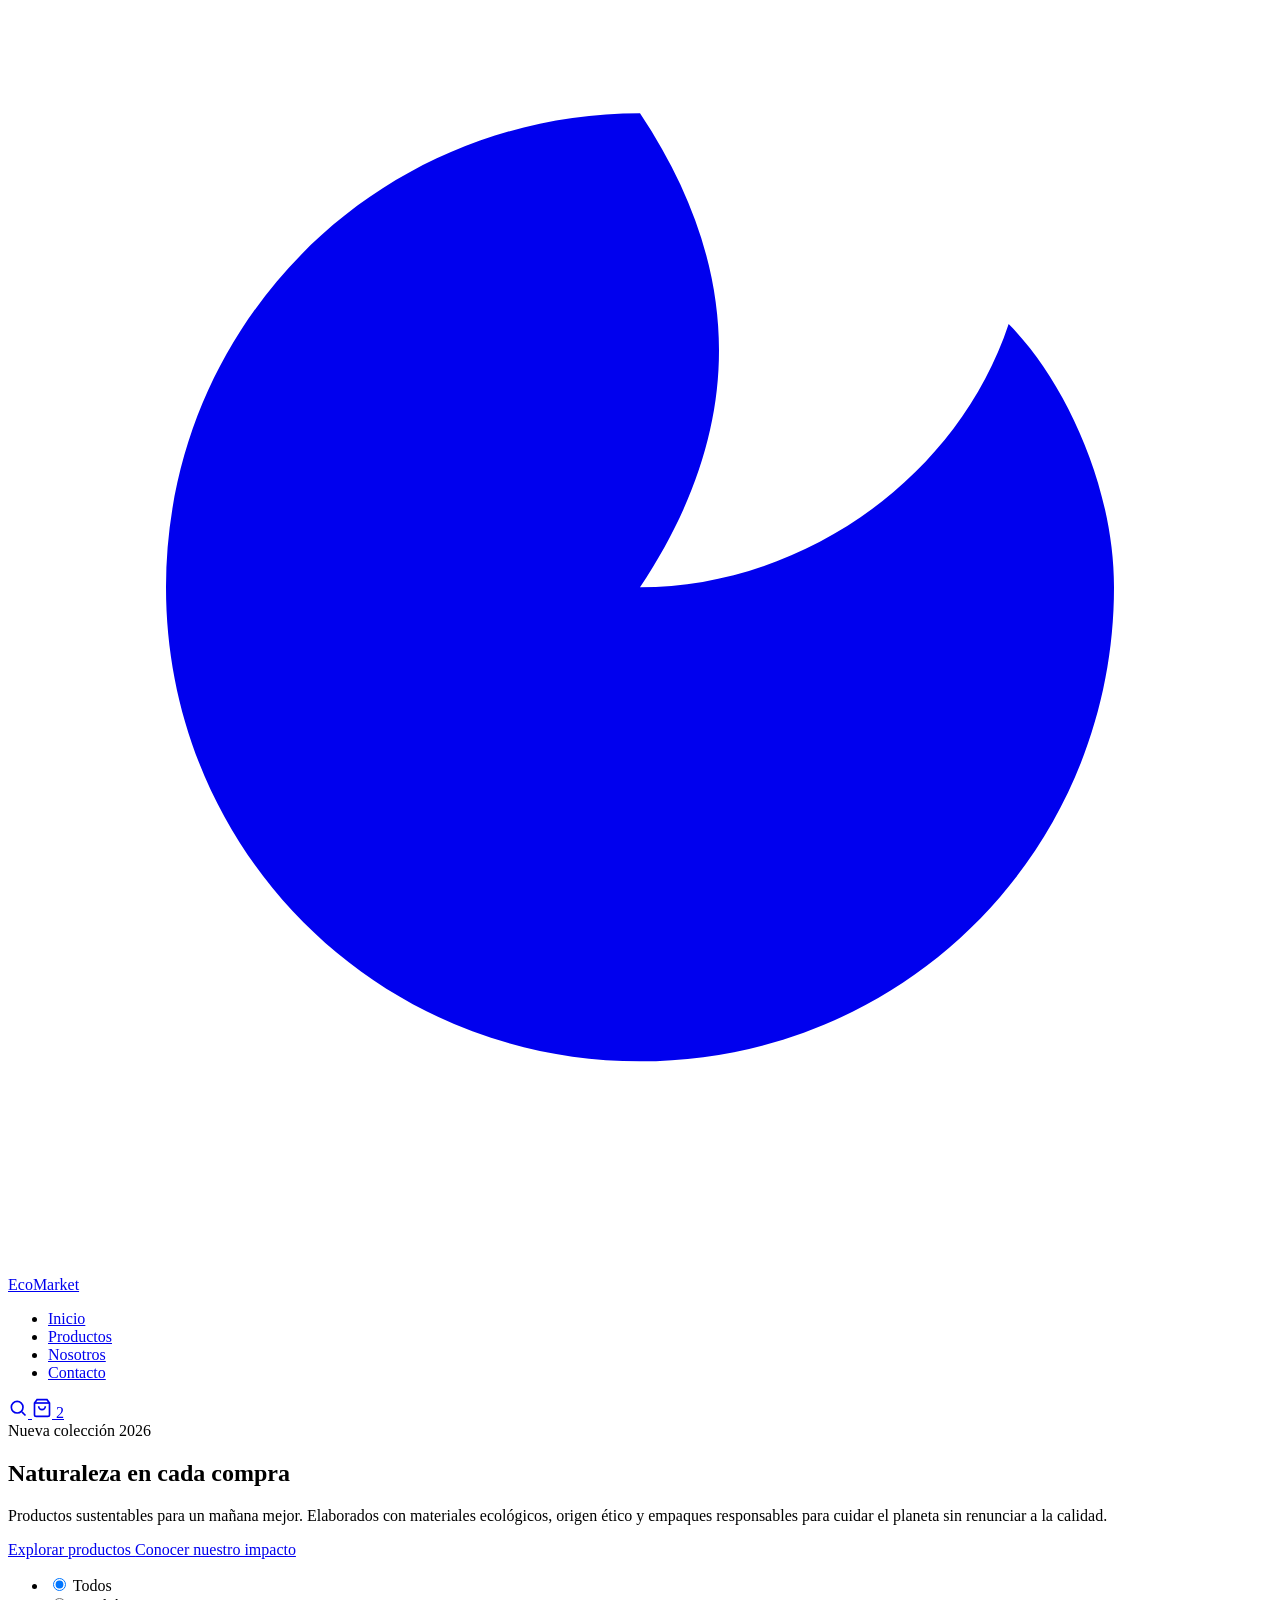
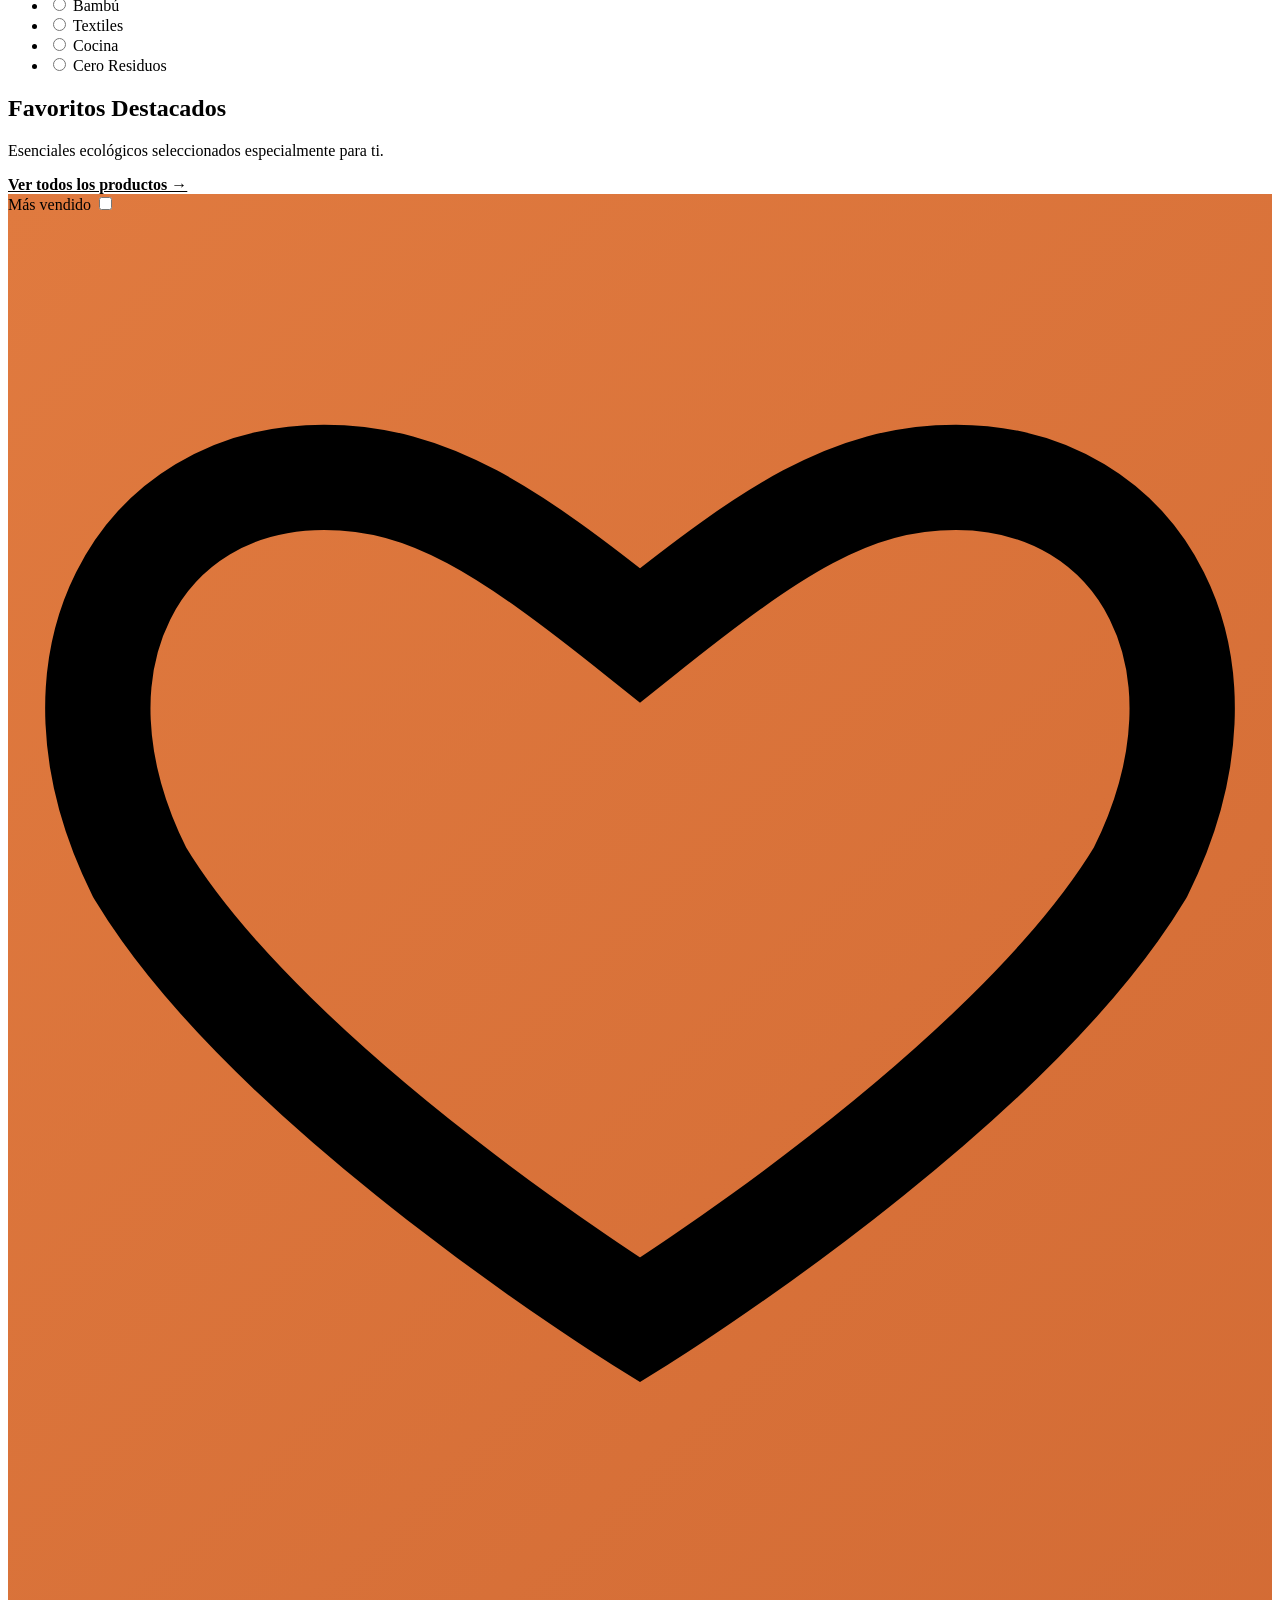
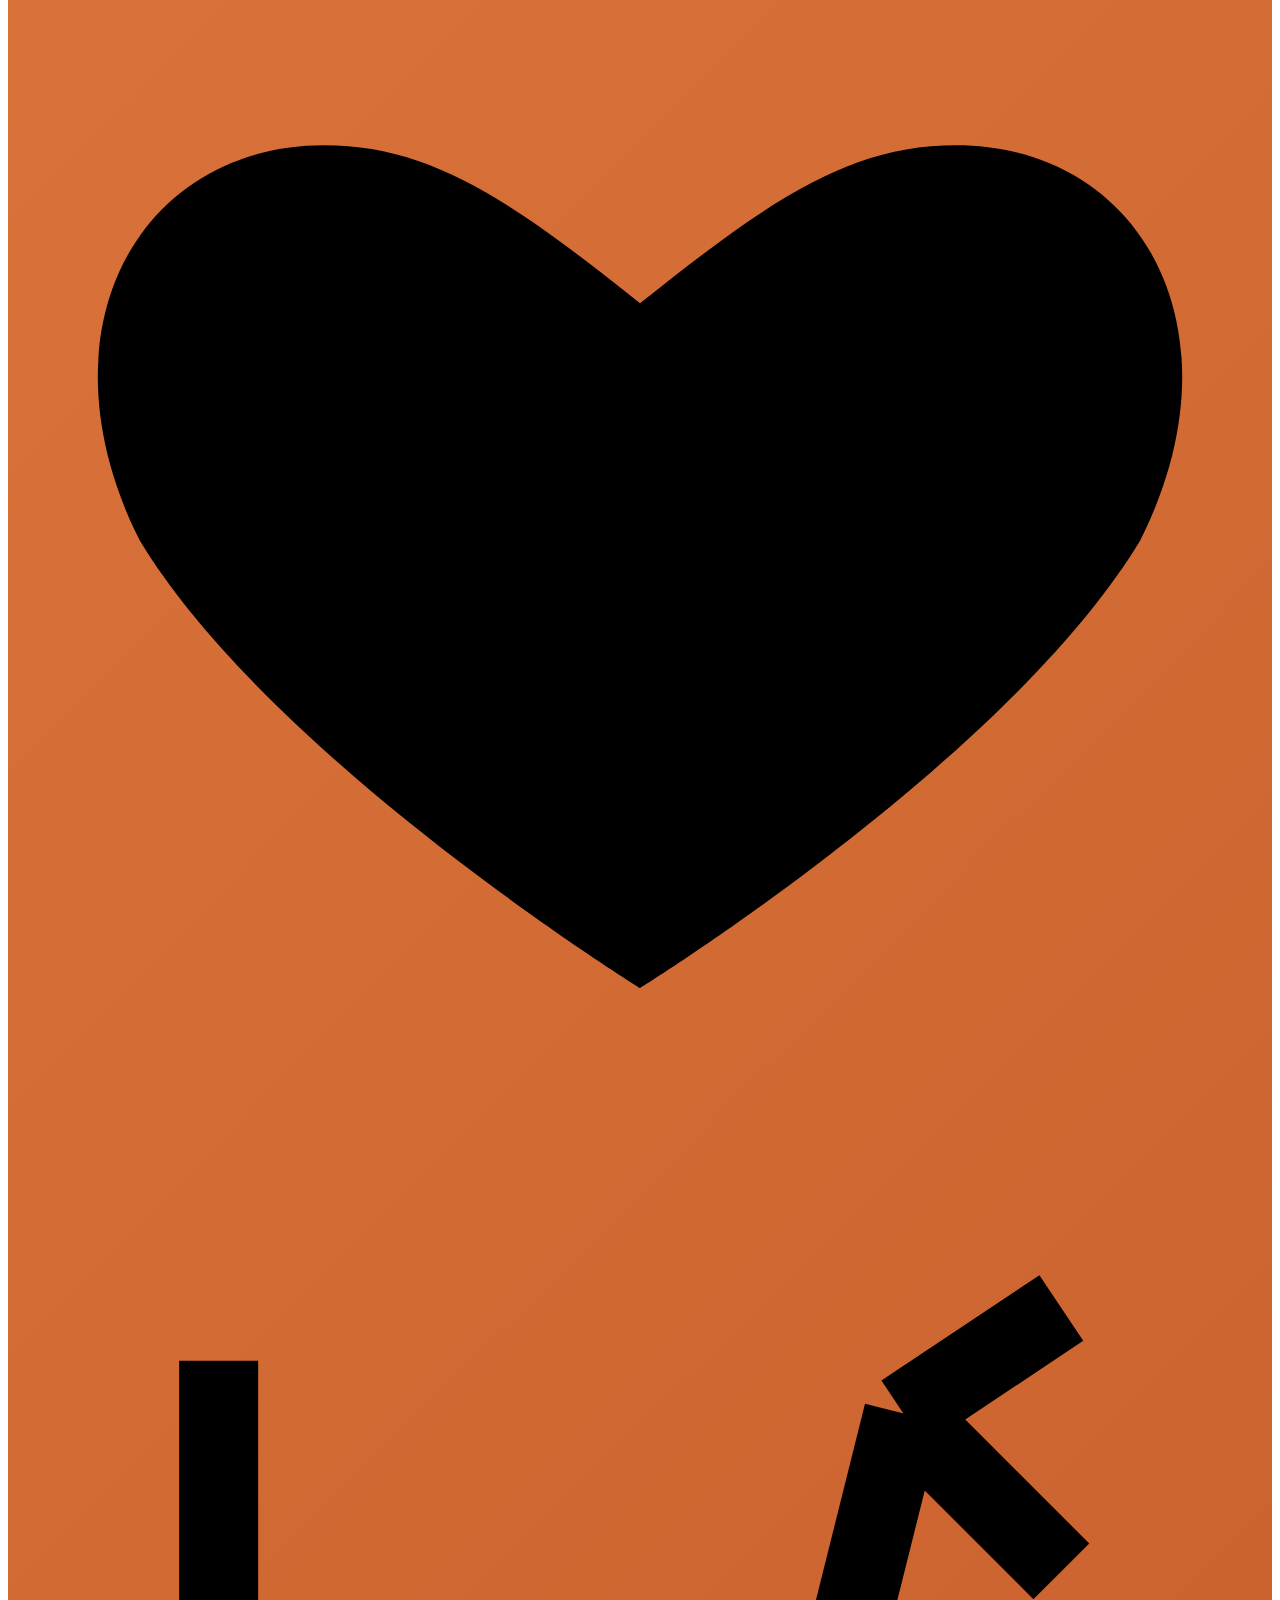
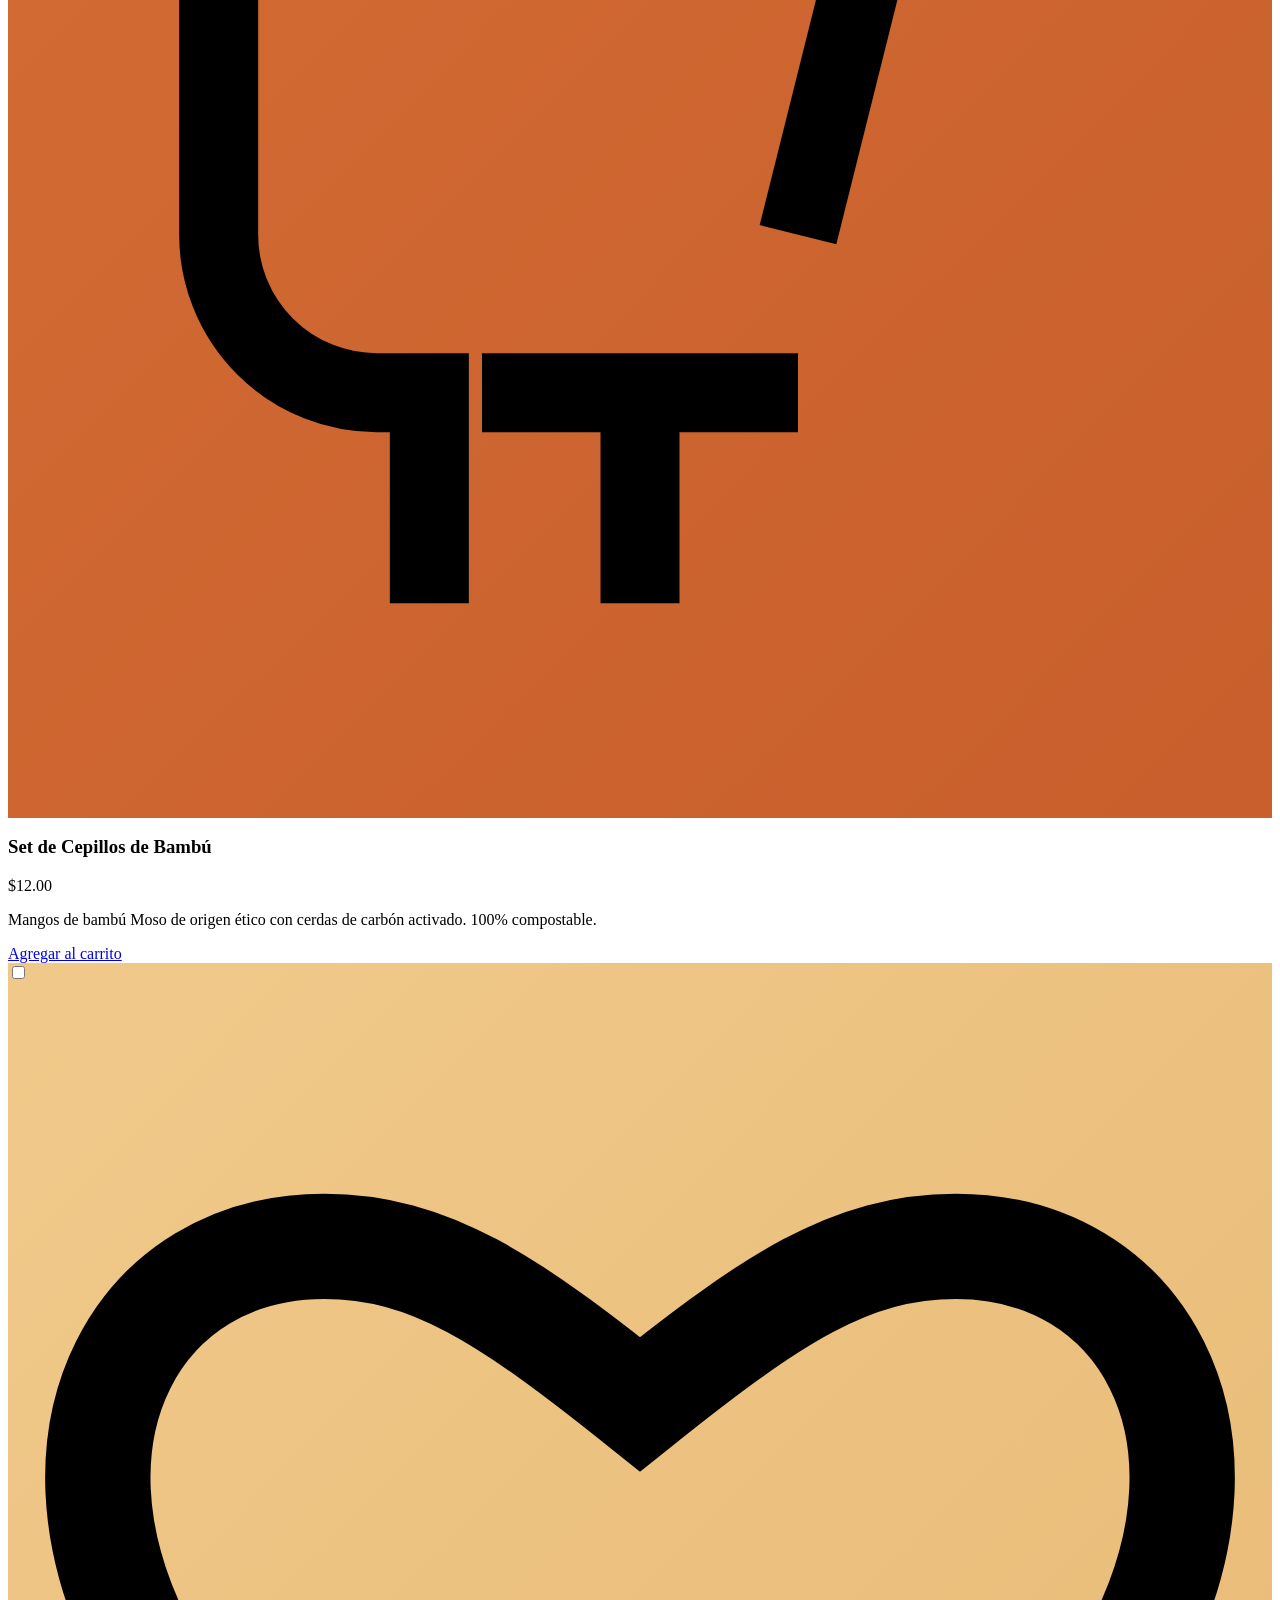
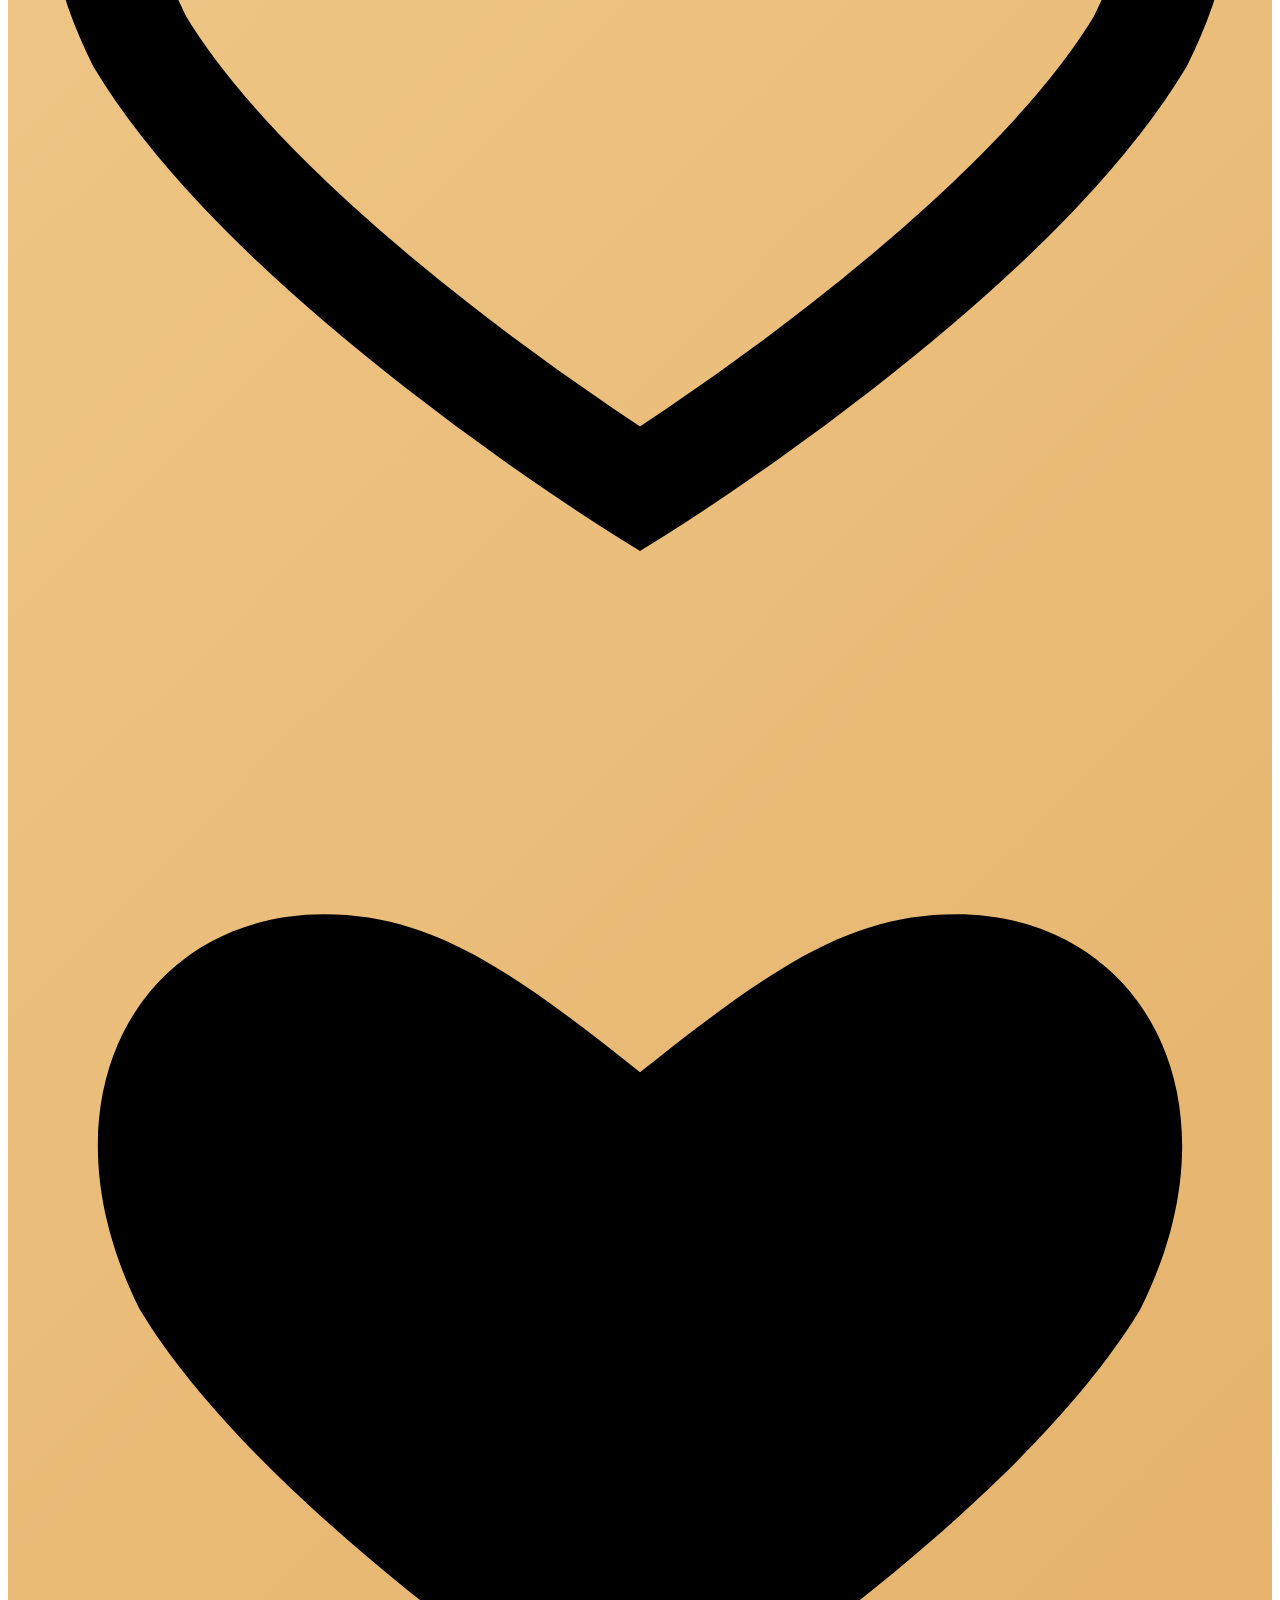
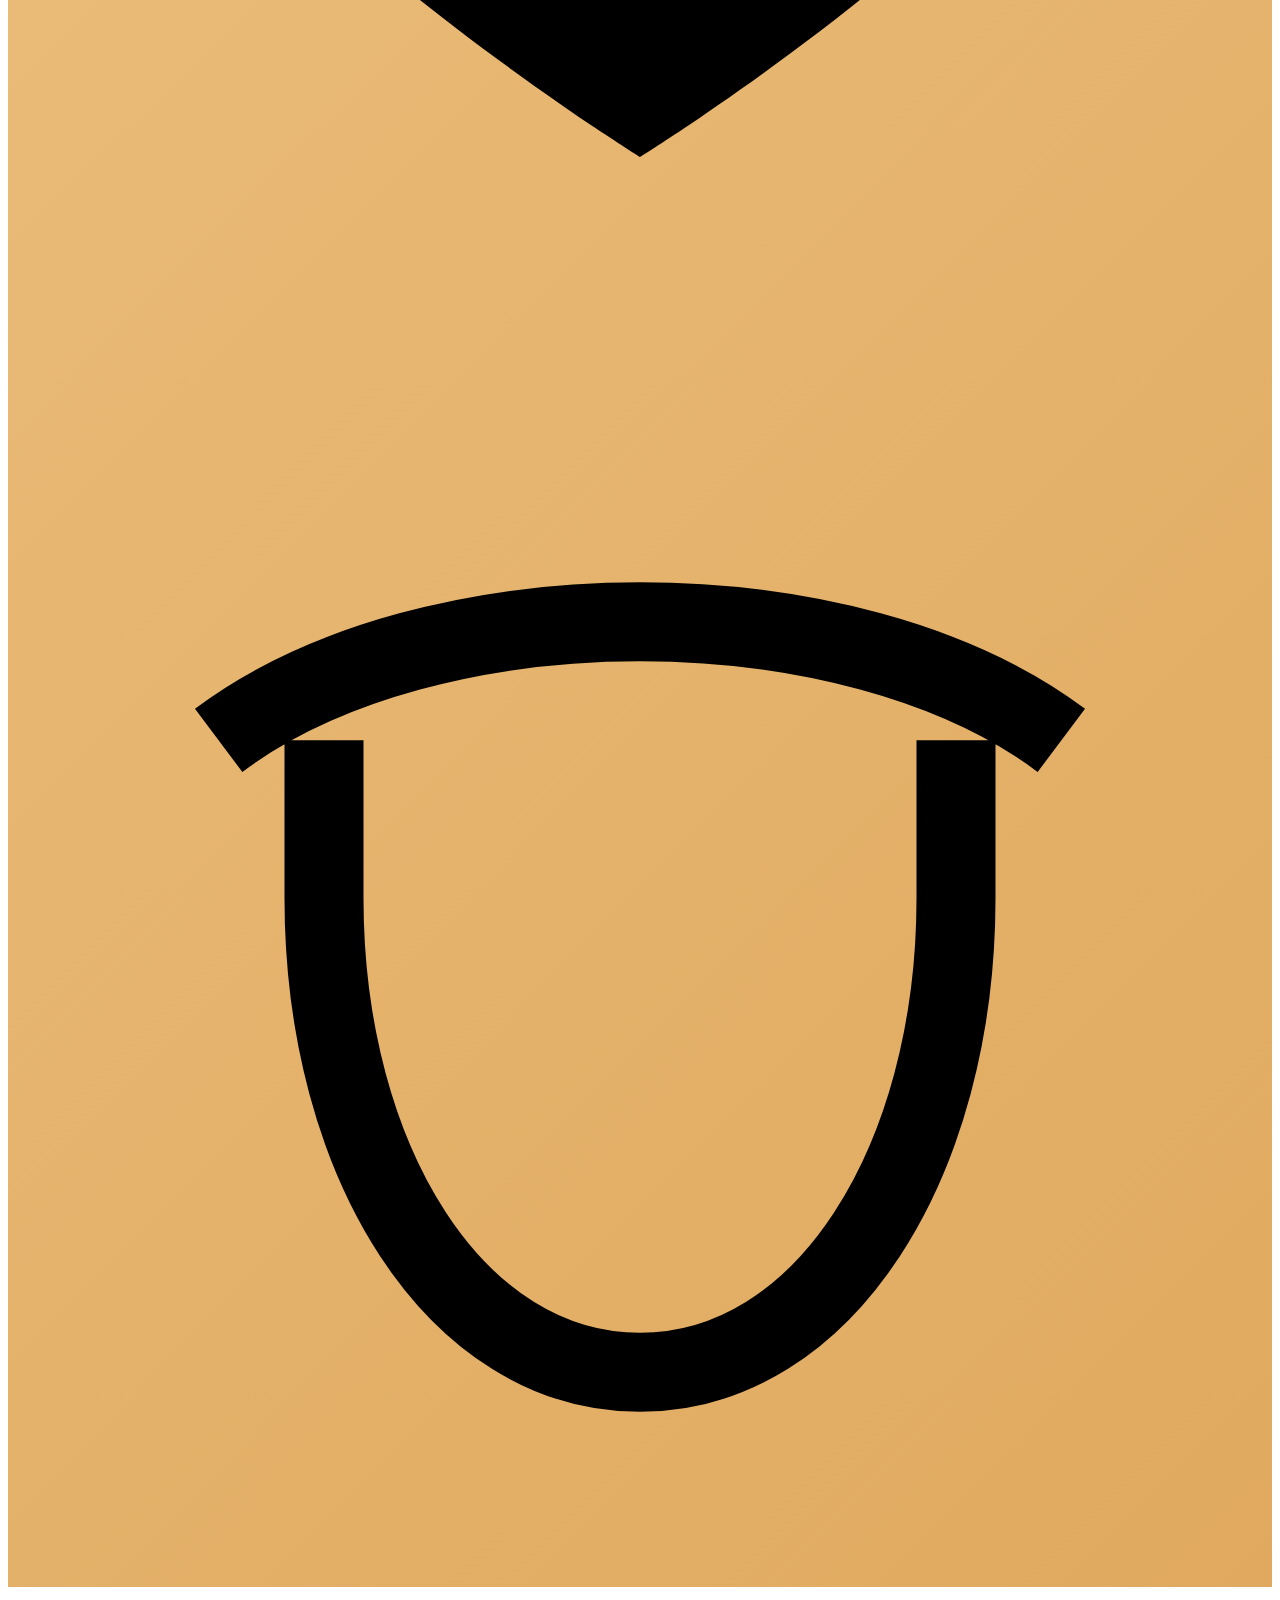
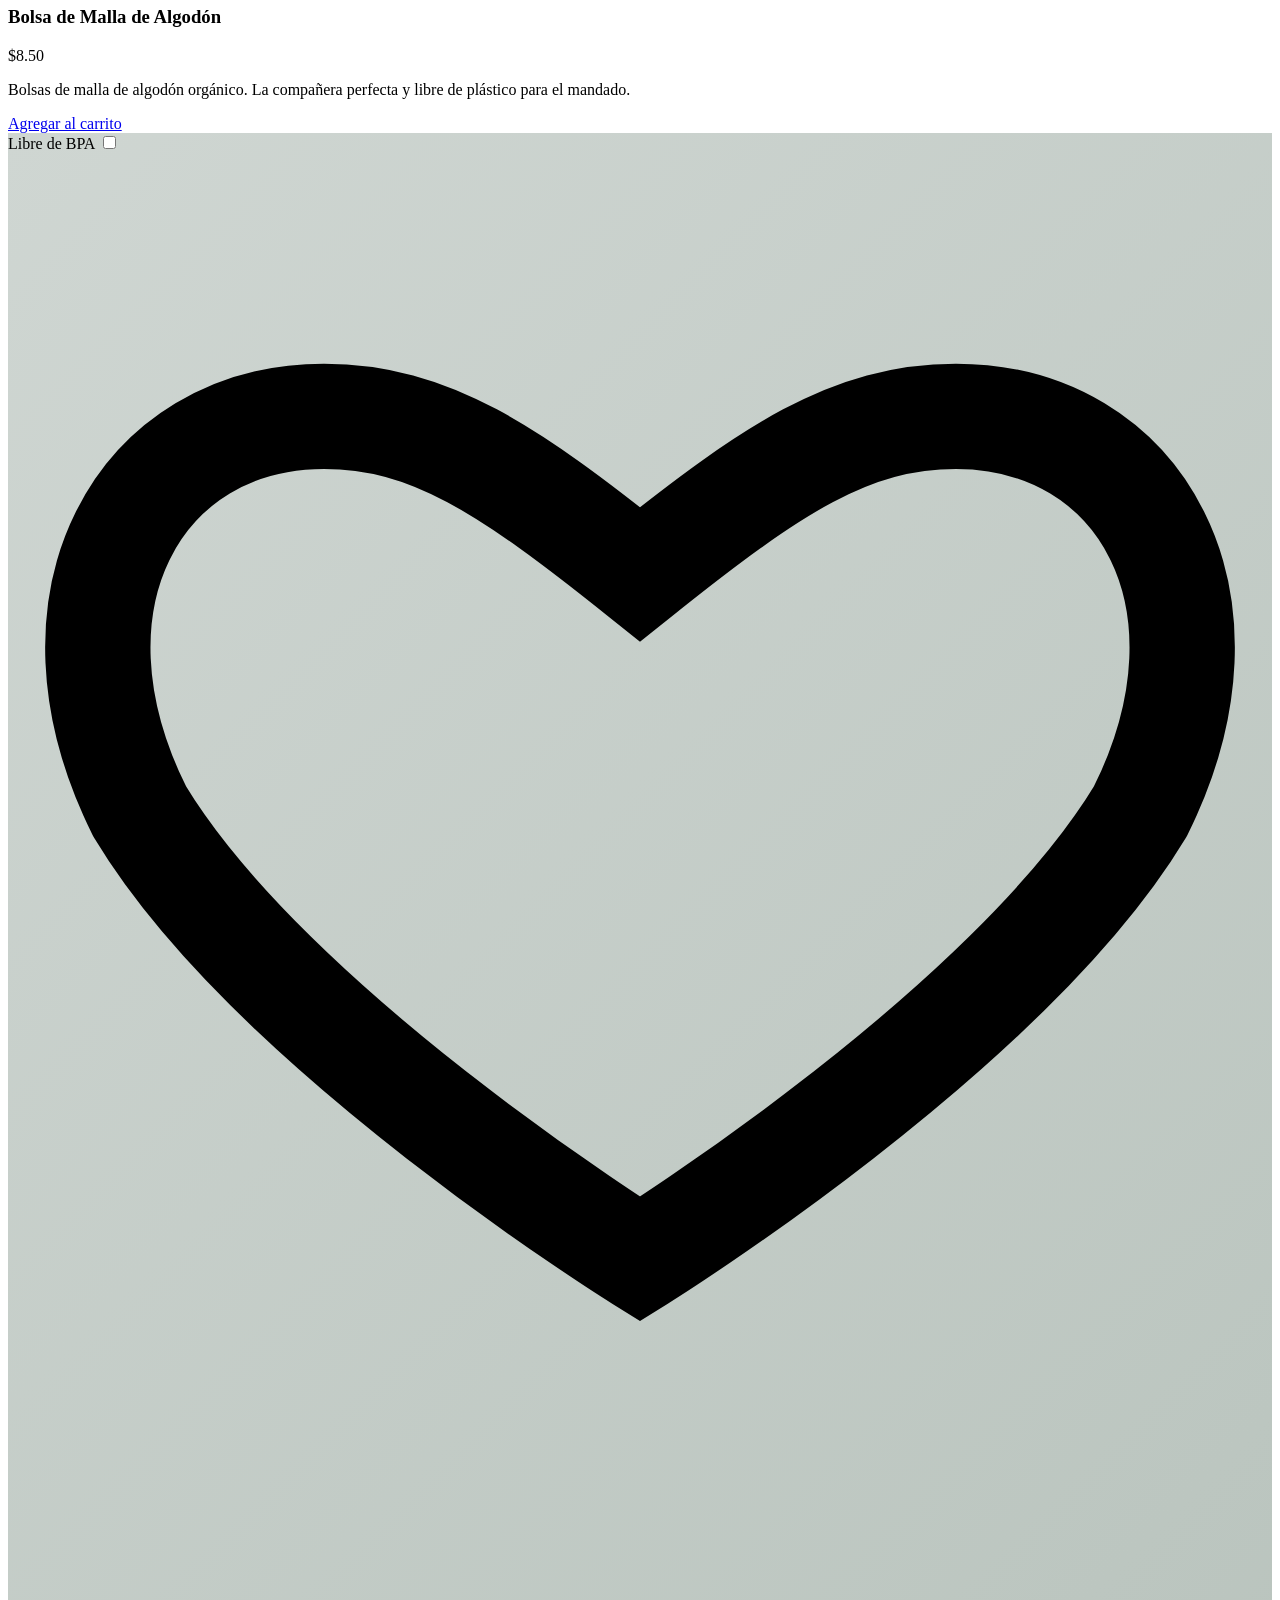
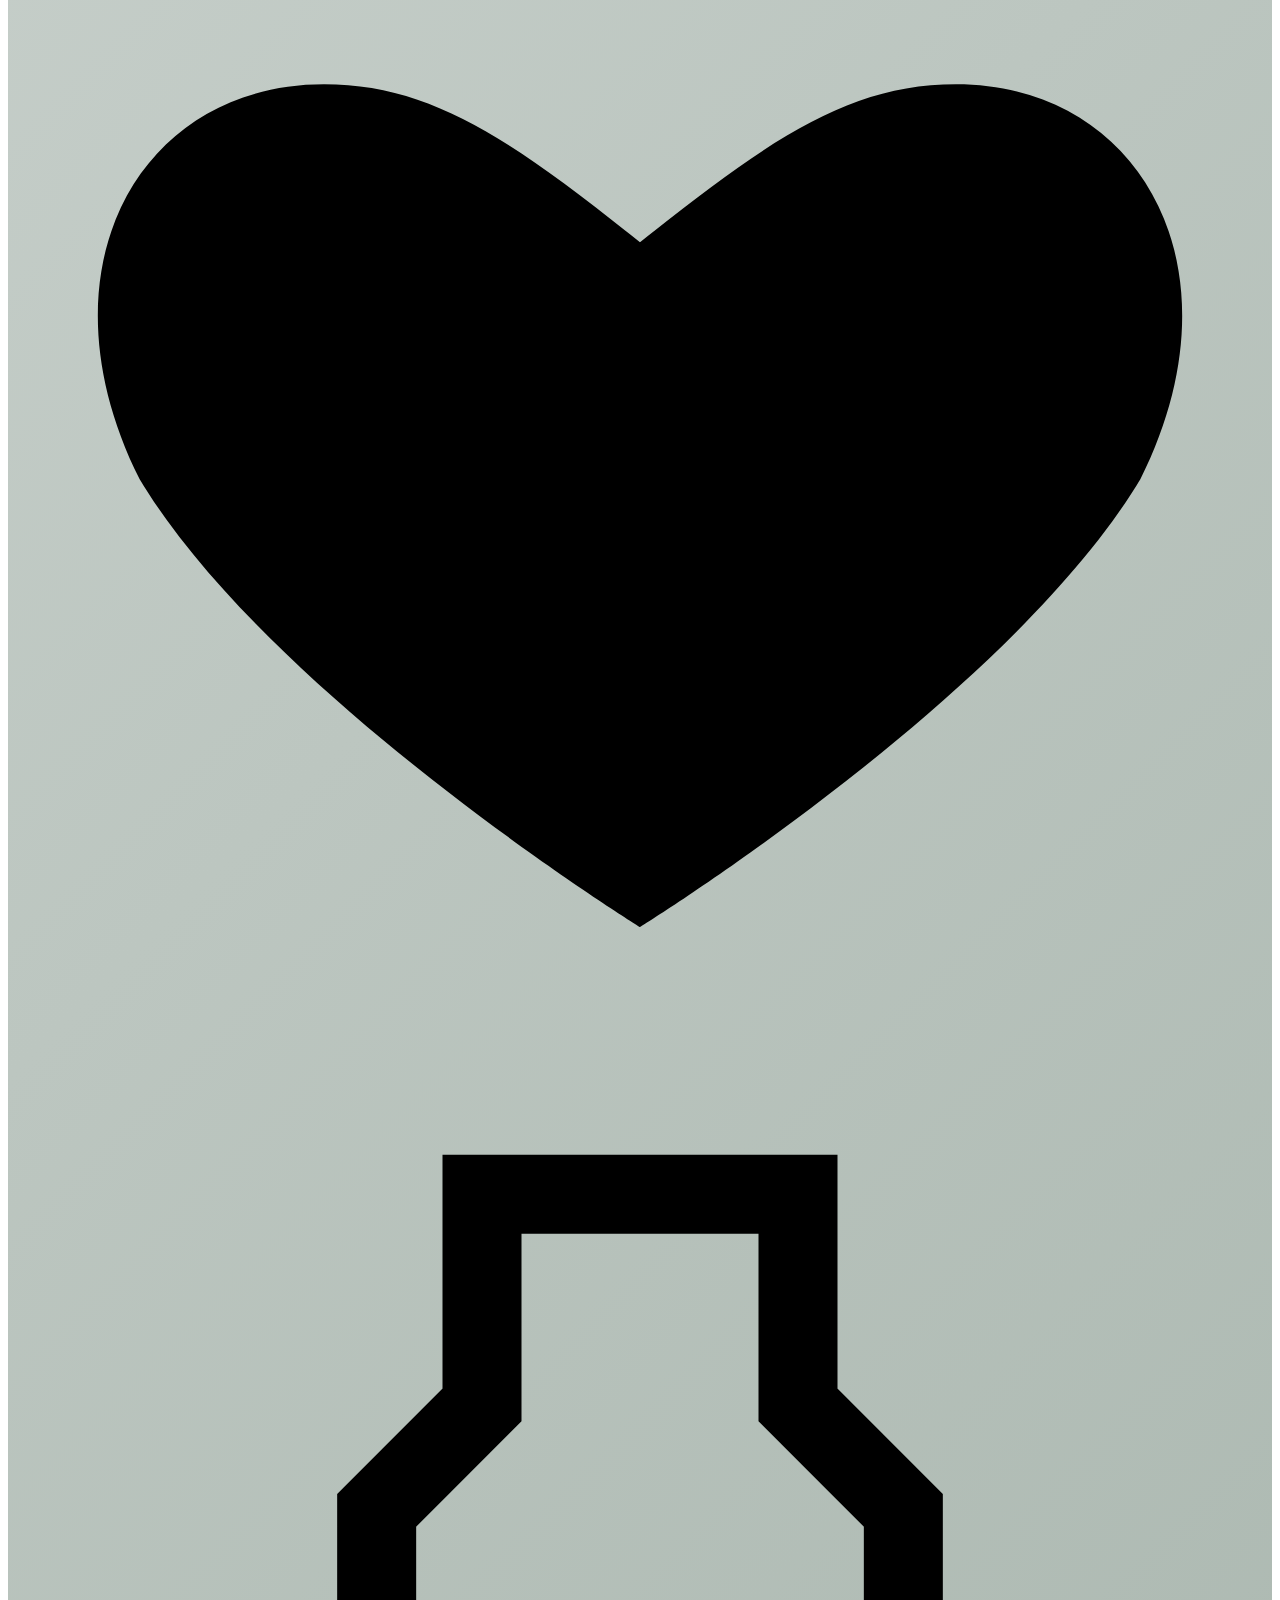
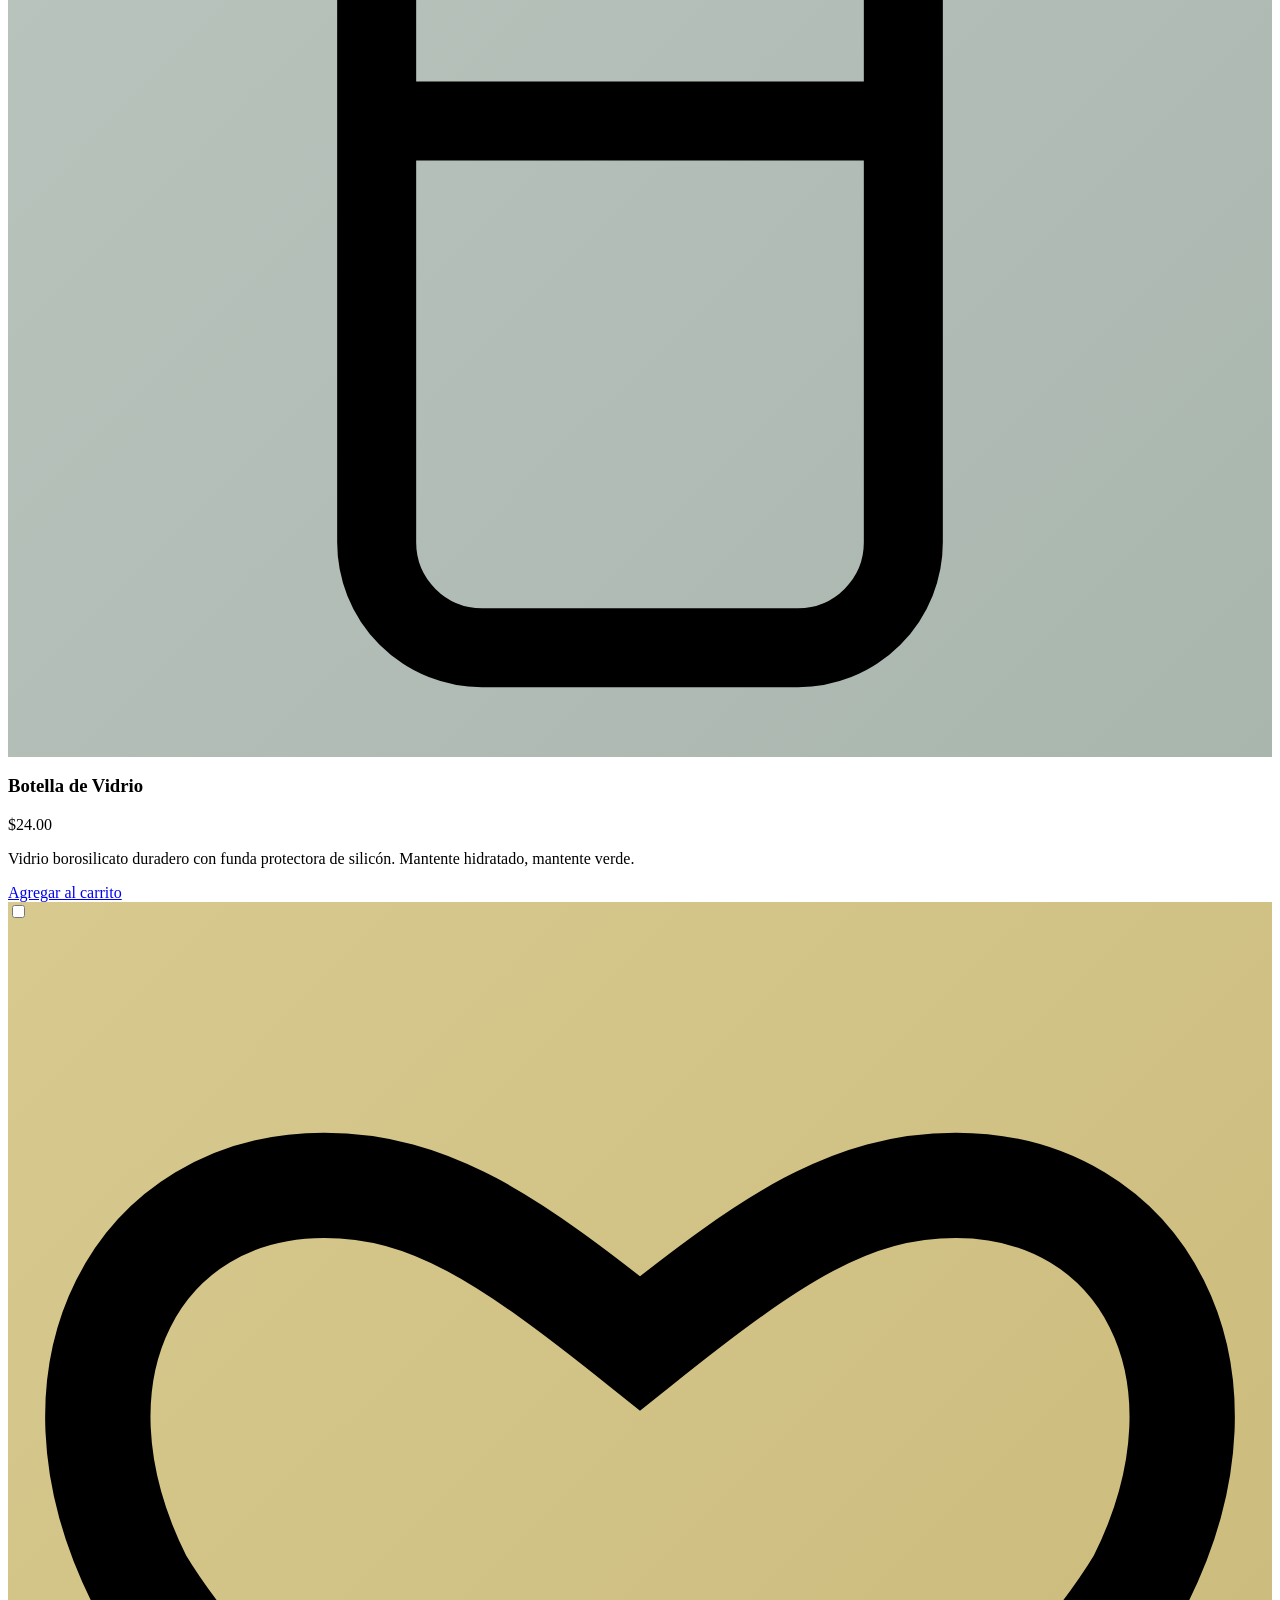
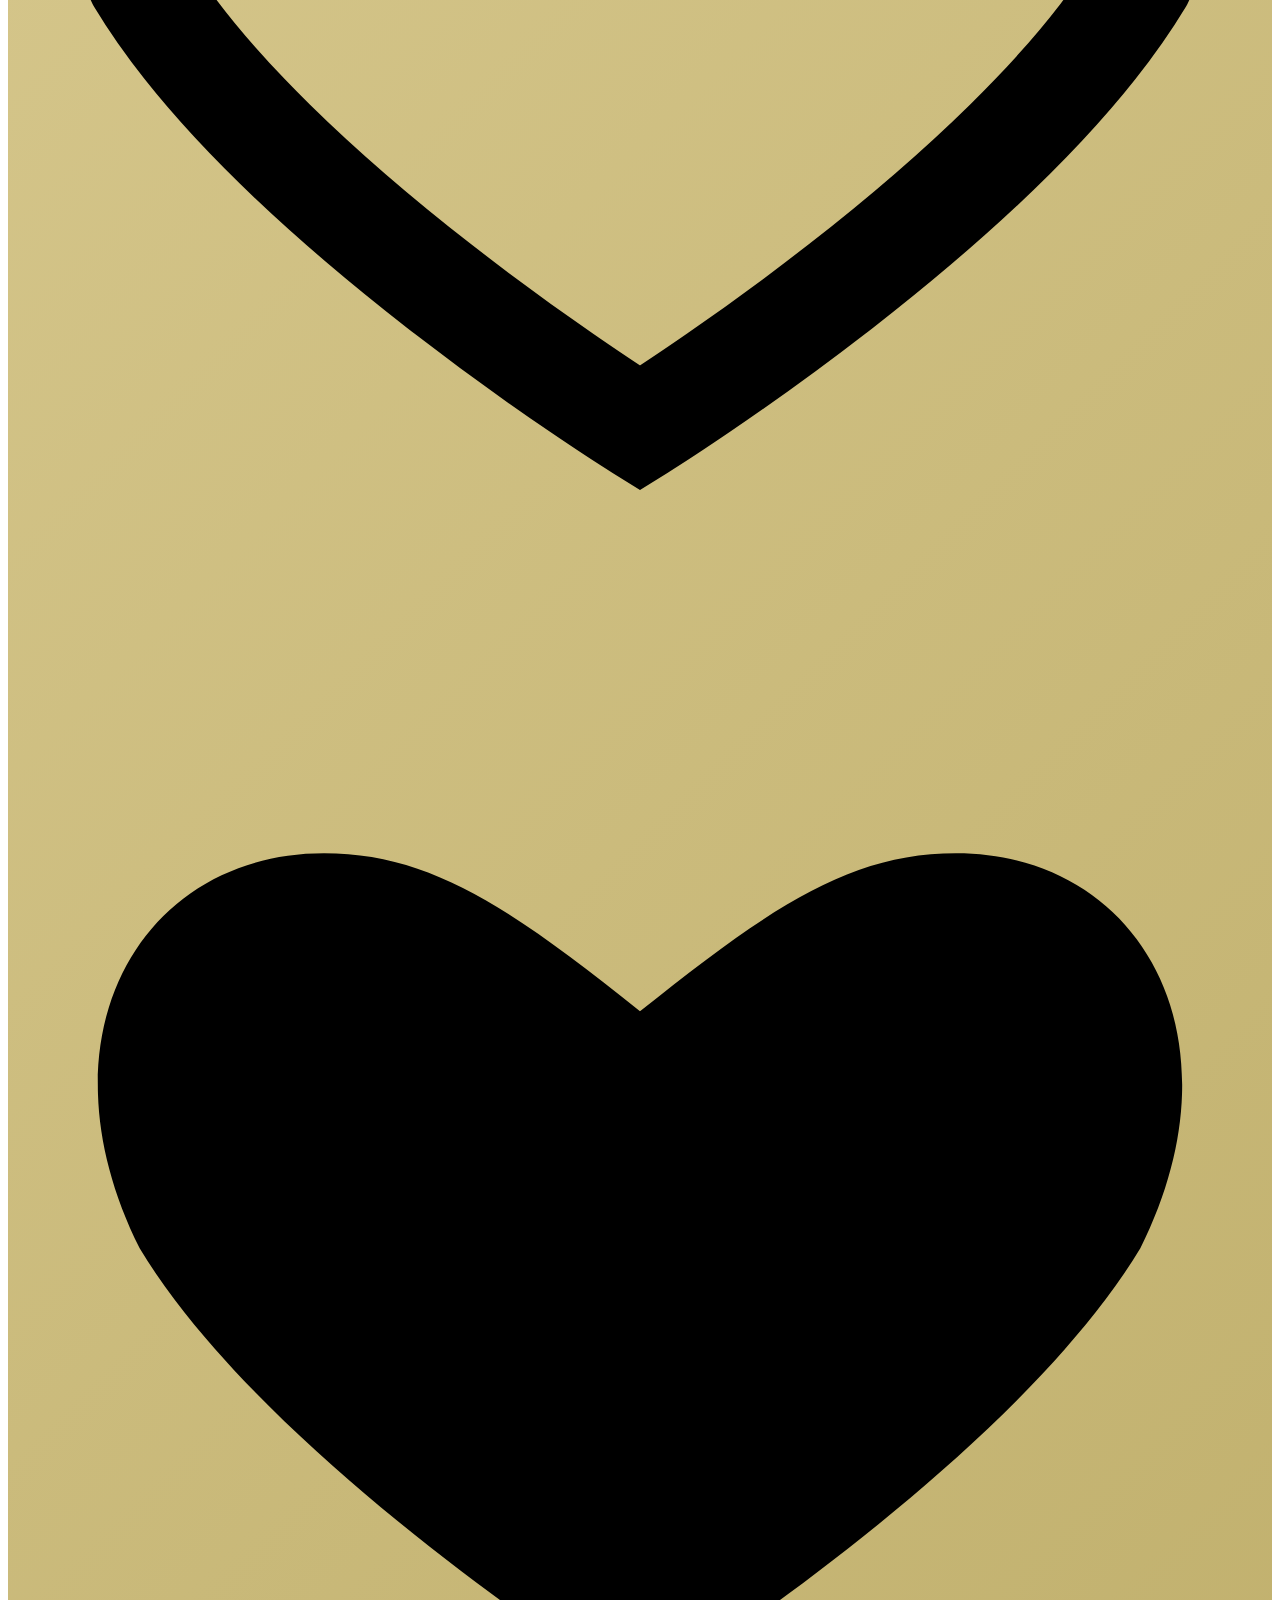
==== index.html @ 35e0c74f "feat: :sparkles: new page ecomarket Produccion del codigo HTML de la pagina Home.  Estructuracion in" ====
<!DOCTYPE html>
<html lang="es">
<head>
  <meta charset="UTF-8">
  <meta name="viewport" content="width=device-width, initial-scale=1.0">
  <title>EcoMarket — Compra responsable, vive sostenible</title>
  <meta name="description" content="EcoMarket: tienda en línea de productos ecológicos, reutilizables y sustentables.">

  <!-- Orden importa: main primero (variables/reset), luego layout,
       luego components, y animations al final para que pueda sobreescribir
       transiciones puntuales sin pelear especificidad -->
  <link rel="stylesheet" href="css/main.css">
  <link rel="stylesheet" href="css/layout.css">
  <link rel="stylesheet" href="css/components.css">
  <link rel="stylesheet" href="css/animations.css">
</head>
<body>

  <!-- ==================== HEADER ==================== -->
  <header class="header">
    <div class="container header__inner">
      <a href="index.html" class="logo">
        <svg class="logo__mark" viewBox="0 0 24 24" fill="currentColor" aria-hidden="true">
          <path d="M12 2C7 2 3 6 3 11c0 5 4 9 9 9s9-4 9-9c0-2-1-4-2-5-1 3-4 5-7 5 2-3 2-6 0-9z"/>
        </svg>
        EcoMarket
      </a>

      <nav class="nav" aria-label="Navegación principal">
        <ul class="nav__list">
          <li><a href="index.html" class="nav__link nav__link--active">Inicio</a></li>
          <li><a href="views/productos.html" class="nav__link">Productos</a></li>
          <li><a href="views/sobre-nosotros.html" class="nav__link">Nosotros</a></li>
          <li><a href="views/contacto.html" class="nav__link">Contacto</a></li>
        </ul>
      </nav>

      <div class="header__actions">
        <a href="#" class="icon-btn" aria-label="Buscar">
          <svg width="20" height="20" viewBox="0 0 24 24" fill="none" stroke="currentColor" stroke-width="2" aria-hidden="true">
            <circle cx="11" cy="11" r="7"/><line x1="21" y1="21" x2="16.65" y2="16.65"/>
          </svg>
        </a>
        <a href="#" class="icon-btn" aria-label="Carrito de compras">
          <svg width="20" height="20" viewBox="0 0 24 24" fill="none" stroke="currentColor" stroke-width="2" aria-hidden="true">
            <path d="M6 2 3 6v14a2 2 0 0 0 2 2h14a2 2 0 0 0 2-2V6l-3-4Z"/><path d="M3 6h18"/><path d="M16 10a4 4 0 0 1-8 0"/>
          </svg>
          <span class="icon-btn__badge">2</span>
        </a>
      </div>
    </div>
  </header>

  <main>
    <!-- ==================== HERO ==================== -->
    <section class="hero">

    <div class="container">

        <div class="hero__content">

            <span class="badge hero__badge">
                Nueva colección 2026
            </span>

            <h1 class="hero__title">
                Naturaleza en cada
                <span class="hero__highlight">
                    compra
                </span>
            </h1>

            <p class="hero__text">
                Productos sustentables para un mañana mejor. Elaborados con materiales ecológicos, origen ético y empaques responsables para cuidar el planeta sin renunciar a la calidad.
            </p>

            <div class="hero__actions">

                <a href="views/productos.html"
                    class="btn btn--primary">

                    Explorar productos

                </a>

                <a href="views/sobre-nosotros.html"
                    class="btn btn--outline">

                    Conocer nuestro impacto

                </a>

            </div>

        </div>

    </div>

</section>


    <!-- ==================== FILTROS ====================
         Truco CSS-only: radios ocultos + <label> visual. El primero
         viene "checked" por defecto para que "Todos" se vea activo
         al cargar la página. -->
    <section class="container filters" aria-label="Filtrar por categoría">
      <ul class="filters__list">
        <li>
          <input class="filter-pill__input" type="radio" name="filtro" id="f-todos" checked>
          <label class="filter-pill__label" for="f-todos">Todos</label>
        </li>
        <li>
          <input class="filter-pill__input" type="radio" name="filtro" id="f-bambu">
          <label class="filter-pill__label" for="f-bambu">Bambú</label>
        </li>
        <li>
          <input class="filter-pill__input" type="radio" name="filtro" id="f-textiles">
          <label class="filter-pill__label" for="f-textiles">Textiles</label>
        </li>
        <li>
          <input class="filter-pill__input" type="radio" name="filtro" id="f-cocina">
          <label class="filter-pill__label" for="f-cocina">Cocina</label>
        </li>
        <li>
          <input class="filter-pill__input" type="radio" name="filtro" id="f-zero">
          <label class="filter-pill__label" for="f-zero">Cero Residuos</label>
        </li>
      </ul>
    </section>

    <!-- ==================== PRODUCTOS DESTACADOS ==================== -->
    <section class="container section">
      <div class="section__header">
        <div>
          <h2>Favoritos Destacados</h2>
          <p>Esenciales ecológicos seleccionados especialmente para ti.</p>
        </div>
        <a href="views/productos.html" class="nav__link" style="font-weight:600; color: var(--color-green-700);">Ver todos los productos →</a>
      </div>

      <div class="product-grid">

        <!-- Card 1 -->
        <article class="card">
          <div class="card__media" style="background: linear-gradient(135deg,#e07a3f,#c85f2c);">
            <span class="badge card__badge">Más vendido</span>
            <input class="favorite__input" type="checkbox" id="fav-1">
            <div class="favorite">
              <label class="favorite__label" for="fav-1" aria-label="Agregar a favoritos">
                <svg class="favorite__icon-outline" viewBox="0 0 24 24" fill="none" stroke="currentColor" stroke-width="2"><path d="M12 21s-7-4.35-9.5-8.5C.5 8.5 2.5 5 6 5c2 0 3.5 1 6 3 2.5-2 4-3 6-3 3.5 0 5.5 3.5 3.5 7.5C19 16.65 12 21 12 21z"/></svg>
                <svg class="favorite__icon-filled" viewBox="0 0 24 24" fill="currentColor"><path d="M12 21s-7-4.35-9.5-8.5C.5 8.5 2.5 5 6 5c2 0 3.5 1 6 3 2.5-2 4-3 6-3 3.5 0 5.5 3.5 3.5 7.5C19 16.65 12 21 12 21z"/></svg>
              </label>
            </div>
            <svg class="card__media-icon" viewBox="0 0 24 24" fill="none" stroke="currentColor" stroke-width="1.5"><path d="M4 4v9a3 3 0 0 0 3 3h1v4M9 16h6M12 16v4M17 5l3-2M17 5l-2 8M17 5l3 3"/></svg>
          </div>
          <div class="card__body">
            <div class="card__top-row">
              <h3 class="card__title">Set de Cepillos de Bambú</h3>
              <span class="card__price">$12.00</span>
            </div>
            <p class="card__desc">Mangos de bambú Moso de origen ético con cerdas de carbón activado. 100% compostable.</p>
            <a href="#" class="btn btn--ghost btn--block">Agregar al carrito</a>
          </div>
        </article>

        <!-- Card 2 -->
        <article class="card">
          <div class="card__media" style="background: linear-gradient(135deg,#f0c98a,#e0a95f);">
            <input class="favorite__input" type="checkbox" id="fav-2">
            <div class="favorite">
              <label class="favorite__label" for="fav-2" aria-label="Agregar a favoritos">
                <svg class="favorite__icon-outline" viewBox="0 0 24 24" fill="none" stroke="currentColor" stroke-width="2"><path d="M12 21s-7-4.35-9.5-8.5C.5 8.5 2.5 5 6 5c2 0 3.5 1 6 3 2.5-2 4-3 6-3 3.5 0 5.5 3.5 3.5 7.5C19 16.65 12 21 12 21z"/></svg>
                <svg class="favorite__icon-filled" viewBox="0 0 24 24" fill="currentColor"><path d="M12 21s-7-4.35-9.5-8.5C.5 8.5 2.5 5 6 5c2 0 3.5 1 6 3 2.5-2 4-3 6-3 3.5 0 5.5 3.5 3.5 7.5C19 16.65 12 21 12 21z"/></svg>
              </label>
            </div>
            <svg class="card__media-icon" viewBox="0 0 24 24" fill="none" stroke="currentColor" stroke-width="1.5"><path d="M4 8c4-3 12-3 16 0M6 8v3c0 5 2.5 9 6 9s6-4 6-9V8"/></svg>
          </div>
          <div class="card__body">
            <div class="card__top-row">
              <h3 class="card__title">Bolsa de Malla de Algodón</h3>
              <span class="card__price">$8.50</span>
            </div>
            <p class="card__desc">Bolsas de malla de algodón orgánico. La compañera perfecta y libre de plástico para el mandado.</p>
            <a href="#" class="btn btn--ghost btn--block">Agregar al carrito</a>
          </div>
        </article>

        <!-- Card 3 -->
        <article class="card">
          <div class="card__media" style="background: linear-gradient(135deg,#cfd6d2,#a9b6ae);">
            <span class="badge card__badge">Libre de BPA</span>
            <input class="favorite__input" type="checkbox" id="fav-3">
            <div class="favorite">
              <label class="favorite__label" for="fav-3" aria-label="Agregar a favoritos">
                <svg class="favorite__icon-outline" viewBox="0 0 24 24" fill="none" stroke="currentColor" stroke-width="2"><path d="M12 21s-7-4.35-9.5-8.5C.5 8.5 2.5 5 6 5c2 0 3.5 1 6 3 2.5-2 4-3 6-3 3.5 0 5.5 3.5 3.5 7.5C19 16.65 12 21 12 21z"/></svg>
                <svg class="favorite__icon-filled" viewBox="0 0 24 24" fill="currentColor"><path d="M12 21s-7-4.35-9.5-8.5C.5 8.5 2.5 5 6 5c2 0 3.5 1 6 3 2.5-2 4-3 6-3 3.5 0 5.5 3.5 3.5 7.5C19 16.65 12 21 12 21z"/></svg>
              </label>
            </div>
            <svg class="card__media-icon" viewBox="0 0 24 24" fill="none" stroke="currentColor" stroke-width="1.5"><path d="M9 2h6v4l2 2v12a2 2 0 0 1-2 2H9a2 2 0 0 1-2-2V8l2-2Z"/><path d="M7 12h10"/></svg>
          </div>
          <div class="card__body">
            <div class="card__top-row">
              <h3 class="card__title">Botella de Vidrio</h3>
              <span class="card__price">$24.00</span>
            </div>
            <p class="card__desc">Vidrio borosilicato duradero con funda protectora de silicón. Mantente hidratado, mantente verde.</p>
            <a href="#" class="btn btn--ghost btn--block">Agregar al carrito</a>
          </div>
        </article>

        <!-- Card 4 -->
        <article class="card">
          <div class="card__media" style="background: linear-gradient(135deg,#d8c98f,#b9a862);">
            <input class="favorite__input" type="checkbox" id="fav-4">
            <div class="favorite">
              <label class="favorite__label" for="fav-4" aria-label="Agregar a favoritos">
                <svg class="favorite__icon-outline" viewBox="0 0 24 24" fill="none" stroke="currentColor" stroke-width="2"><path d="M12 21s-7-4.35-9.5-8.5C.5 8.5 2.5 5 6 5c2 0 3.5 1 6 3 2.5-2 4-3 6-3 3.5 0 5.5 3.5 3.5 7.5C19 16.65 12 21 12 21z"/></svg>
                <svg class="favorite__icon-filled" viewBox="0 0 24 24" fill="currentColor"><path d="M12 21s-7-4.35-9.5-8.5C.5 8.5 2.5 5 6 5c2 0 3.5 1 6 3 2.5-2 4-3 6-3 3.5 0 5.5 3.5 3.5 7.5C19 16.65 12 21 12 21z"/></svg>
              </label>
            </div>
            <svg class="card__media-icon" viewBox="0 0 24 24" fill="none" stroke="currentColor" stroke-width="1.5"><path d="M4 12 12 4l8 8-8 8-8-8Z"/><path d="M8 12l4-4 4 4-4 4-4-4Z"/></svg>
          </div>
          <div class="card__body">
            <div class="card__top-row">
              <h3 class="card__title">Envolturas de Cera de Abeja</h3>
              <span class="card__price">$15.00</span>
            </div>
            <p class="card__desc">Alternativa sustentable al plástico film. Lavable, reutilizable y compostable.</p>
            <a href="#" class="btn btn--ghost btn--block">Agregar al carrito</a>
          </div>
        </article>

        <!-- Card 5 -->
        <article class="card">
          <div class="card__media" style="background: linear-gradient(135deg,#6b4a35,#4a3223);">
            <span class="badge card__badge">Libre de plástico</span>
            <input class="favorite__input" type="checkbox" id="fav-5">
            <div class="favorite">
              <label class="favorite__label" for="fav-5" aria-label="Agregar a favoritos">
                <svg class="favorite__icon-outline" viewBox="0 0 24 24" fill="none" stroke="currentColor" stroke-width="2"><path d="M12 21s-7-4.35-9.5-8.5C.5 8.5 2.5 5 6 5c2 0 3.5 1 6 3 2.5-2 4-3 6-3 3.5 0 5.5 3.5 3.5 7.5C19 16.65 12 21 12 21z"/></svg>
                <svg class="favorite__icon-filled" viewBox="0 0 24 24" fill="currentColor"><path d="M12 21s-7-4.35-9.5-8.5C.5 8.5 2.5 5 6 5c2 0 3.5 1 6 3 2.5-2 4-3 6-3 3.5 0 5.5 3.5 3.5 7.5C19 16.65 12 21 12 21z"/></svg>
              </label>
            </div>
            <svg class="card__media-icon" viewBox="0 0 24 24" fill="none" stroke="currentColor" stroke-width="1.5"><path d="M12 3c3 3 5 6 5 9a5 5 0 0 1-10 0c0-3 2-6 5-9Z"/></svg>
          </div>
          <div class="card__body">
            <div class="card__top-row">
              <h3 class="card__title">Barra de Shampoo de Cítricos</h3>
              <span class="card__price">$14.00</span>
            </div>
            <p class="card__desc">Barra de shampoo concentrada con aceites esenciales. Rinde hasta 80 lavadas.</p>
            <a href="#" class="btn btn--ghost btn--block">Agregar al carrito</a>
          </div>
        </article>

        <!-- Card 6 -->
        <article class="card">
          <div class="card__media" style="background: linear-gradient(135deg,#2f7d6b,#1f5347);">
            <input class="favorite__input" type="checkbox" id="fav-6">
            <div class="favorite">
              <label class="favorite__label" for="fav-6" aria-label="Agregar a favoritos">
                <svg class="favorite__icon-outline" viewBox="0 0 24 24" fill="none" stroke="currentColor" stroke-width="2"><path d="M12 21s-7-4.35-9.5-8.5C.5 8.5 2.5 5 6 5c2 0 3.5 1 6 3 2.5-2 4-3 6-3 3.5 0 5.5 3.5 3.5 7.5C19 16.65 12 21 12 21z"/></svg>
                <svg class="favorite__icon-filled" viewBox="0 0 24 24" fill="currentColor"><path d="M12 21s-7-4.35-9.5-8.5C.5 8.5 2.5 5 6 5c2 0 3.5 1 6 3 2.5-2 4-3 6-3 3.5 0 5.5 3.5 3.5 7.5C19 16.65 12 21 12 21z"/></svg>
              </label>
            </div>
            <svg class="card__media-icon" viewBox="0 0 24 24" fill="none" stroke="currentColor" stroke-width="1.5"><path d="M6 8h12l-1 12H7L6 8Z"/><path d="M9 8V6a3 3 0 0 1 6 0v2"/></svg>
          </div>
          <div class="card__body">
            <div class="card__top-row">
              <h3 class="card__title">Set de Bolsas de Silicón</h3>
              <span class="card__price">$24.50</span>
            </div>
            <p class="card__desc">Bolsas de silicón reutilizables y a prueba de fugas para reemplazar el plástico desechable.</p>
            <a href="#" class="btn btn--ghost btn--block">Agregar al carrito</a>
          </div>
        </article>

      </div>
    </section>

    <!-- ==================== NEWSLETTER ==================== -->
    <section class="container">
      <div class="newsletter">
        <div>
          <h2 class="newsletter__title">Únete al Movimiento</h2>
          <p class="newsletter__text">
            Suscríbete para recibir eco-tips, alertas de nuevos productos y descuentos exclusivos.
            Hagamos del planeta un lugar más verde, juntos.
          </p>
          <form class="newsletter__form">
            <label for="newsletter-email" class="sr-only" style="position:absolute; left:-9999px;">Correo electrónico</label>
            <input class="newsletter__input" type="email" id="newsletter-email" placeholder="Ingresa tu correo" required>
            <button type="submit" class="btn btn--primary" style="background-color:#1b3b2f;">Suscribirme</button>
          </form>
          <p class="newsletter__note">Sin spam, solo buenas noticias verdes.</p>
        </div>
        <div class="newsletter__art" aria-hidden="true">
          <svg viewBox="0 0 24 24" fill="none" stroke="currentColor" stroke-width="1">
            <path d="M12 2c0 6-4 8-4 14a4 4 0 0 0 8 0c0-6-4-8-4-14Z"/>
            <path d="M12 22V10"/>
          </svg>
        </div>
      </div>
    </section>
  </main>

  <!-- ==================== FOOTER ==================== -->
  <footer class="footer">
    <div class="container footer__grid">
      <div>
        <a href="index.html" class="logo">
          <svg class="logo__mark" viewBox="0 0 24 24" fill="currentColor" aria-hidden="true">
            <path d="M12 2C7 2 3 6 3 11c0 5 4 9 9 9s9-4 9-9c0-2-1-4-2-5-1 3-4 5-7 5 2-3 2-6 0-9z"/>
          </svg>
          EcoMarket
        </a>
        <p class="footer__about" style="margin-top: var(--space-2);">
          Compras éticas para consumidores conscientes. Creemos en la transparencia
          y en una calidad que no cuesta el planeta.
        </p>
        <ul class="social-list" aria-label="Redes sociales">
          <li><a href="#" class="social-icon" aria-label="Instagram">Ig</a></li>
          <li><a href="#" class="social-icon" aria-label="Facebook">Fb</a></li>
          <li><a href="#" class="social-icon" aria-label="Twitter">Tw</a></li>
        </ul>
      </div>

      <div>
        <h4 class="footer__col-title">Tienda</h4>
        <ul class="footer__link-list">
          <li><a href="#" class="footer__link">Todos los productos</a></li>
          <li><a href="#" class="footer__link">Novedades</a></li>
          <li><a href="#" class="footer__link">Colección de Bambú</a></li>
          <li><a href="#" class="footer__link">Kits Cero Residuos</a></li>
        </ul>
      </div>

      <div>
        <h4 class="footer__col-title">Compañía</h4>
        <ul class="footer__link-list">
          <li><a href="views/sobre-nosotros.html" class="footer__link">Sobre nosotros</a></li>
          <li><a href="#" class="footer__link">Nuestra promesa</a></li>
          <li><a href="#" class="footer__link">Trabaja con nosotros</a></li>
          <li><a href="#" class="footer__link">Prensa</a></li>
        </ul>
      </div>

      <div>
        <h4 class="footer__col-title">Soporte</h4>
        <ul class="footer__link-list">
          <li><a href="views/contacto.html" class="footer__link">Centro de ayuda</a></li>
          <li><a href="#" class="footer__link">Envíos y devoluciones</a></li>
          <li><a href="#" class="footer__link">Términos y condiciones</a></li>
          <li><a href="#" class="footer__link">Política de privacidad</a></li>
        </ul>
      </div>
    </div>

    <div class="container footer__bottom">
      <p>© 2024 EcoMarket Inc. Todos los derechos reservados.</p>
      <span class="secure">🔒 Pago seguro</span>
    </div>
  </footer>

</body>
</html>
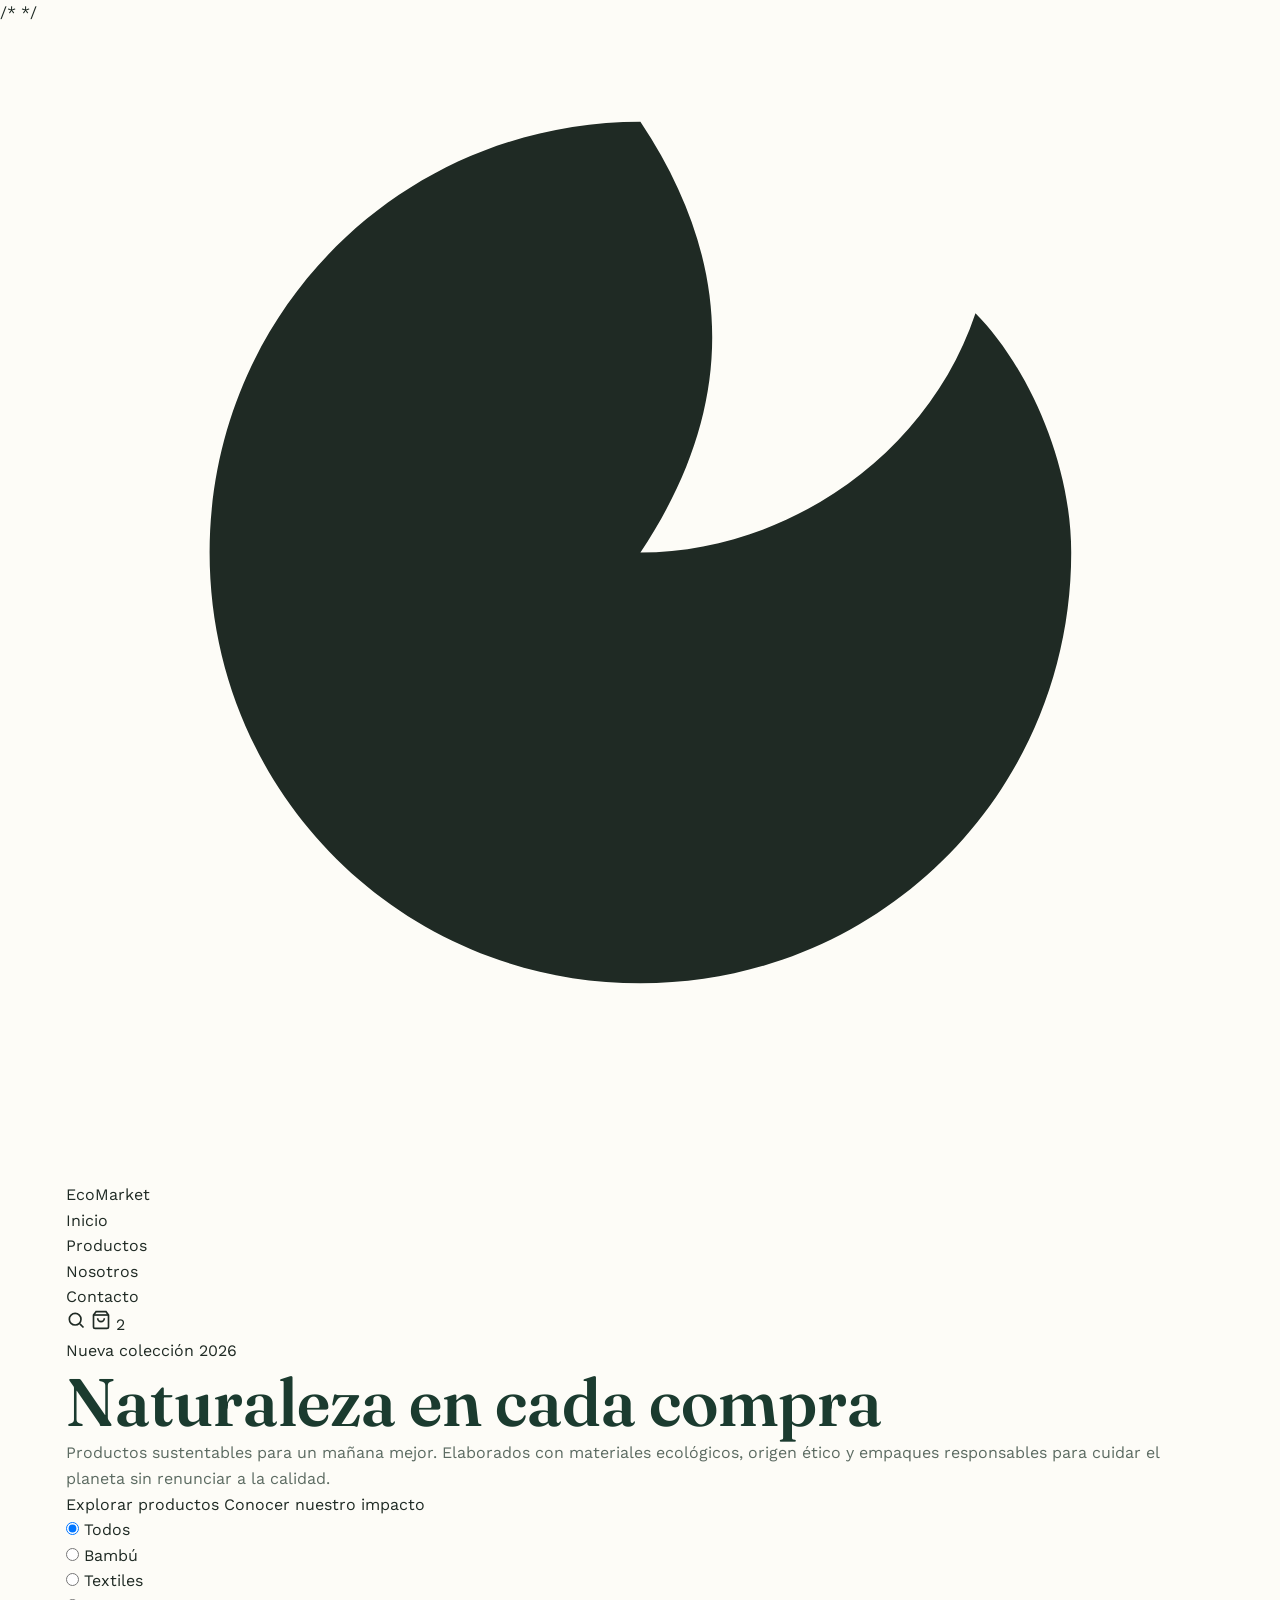
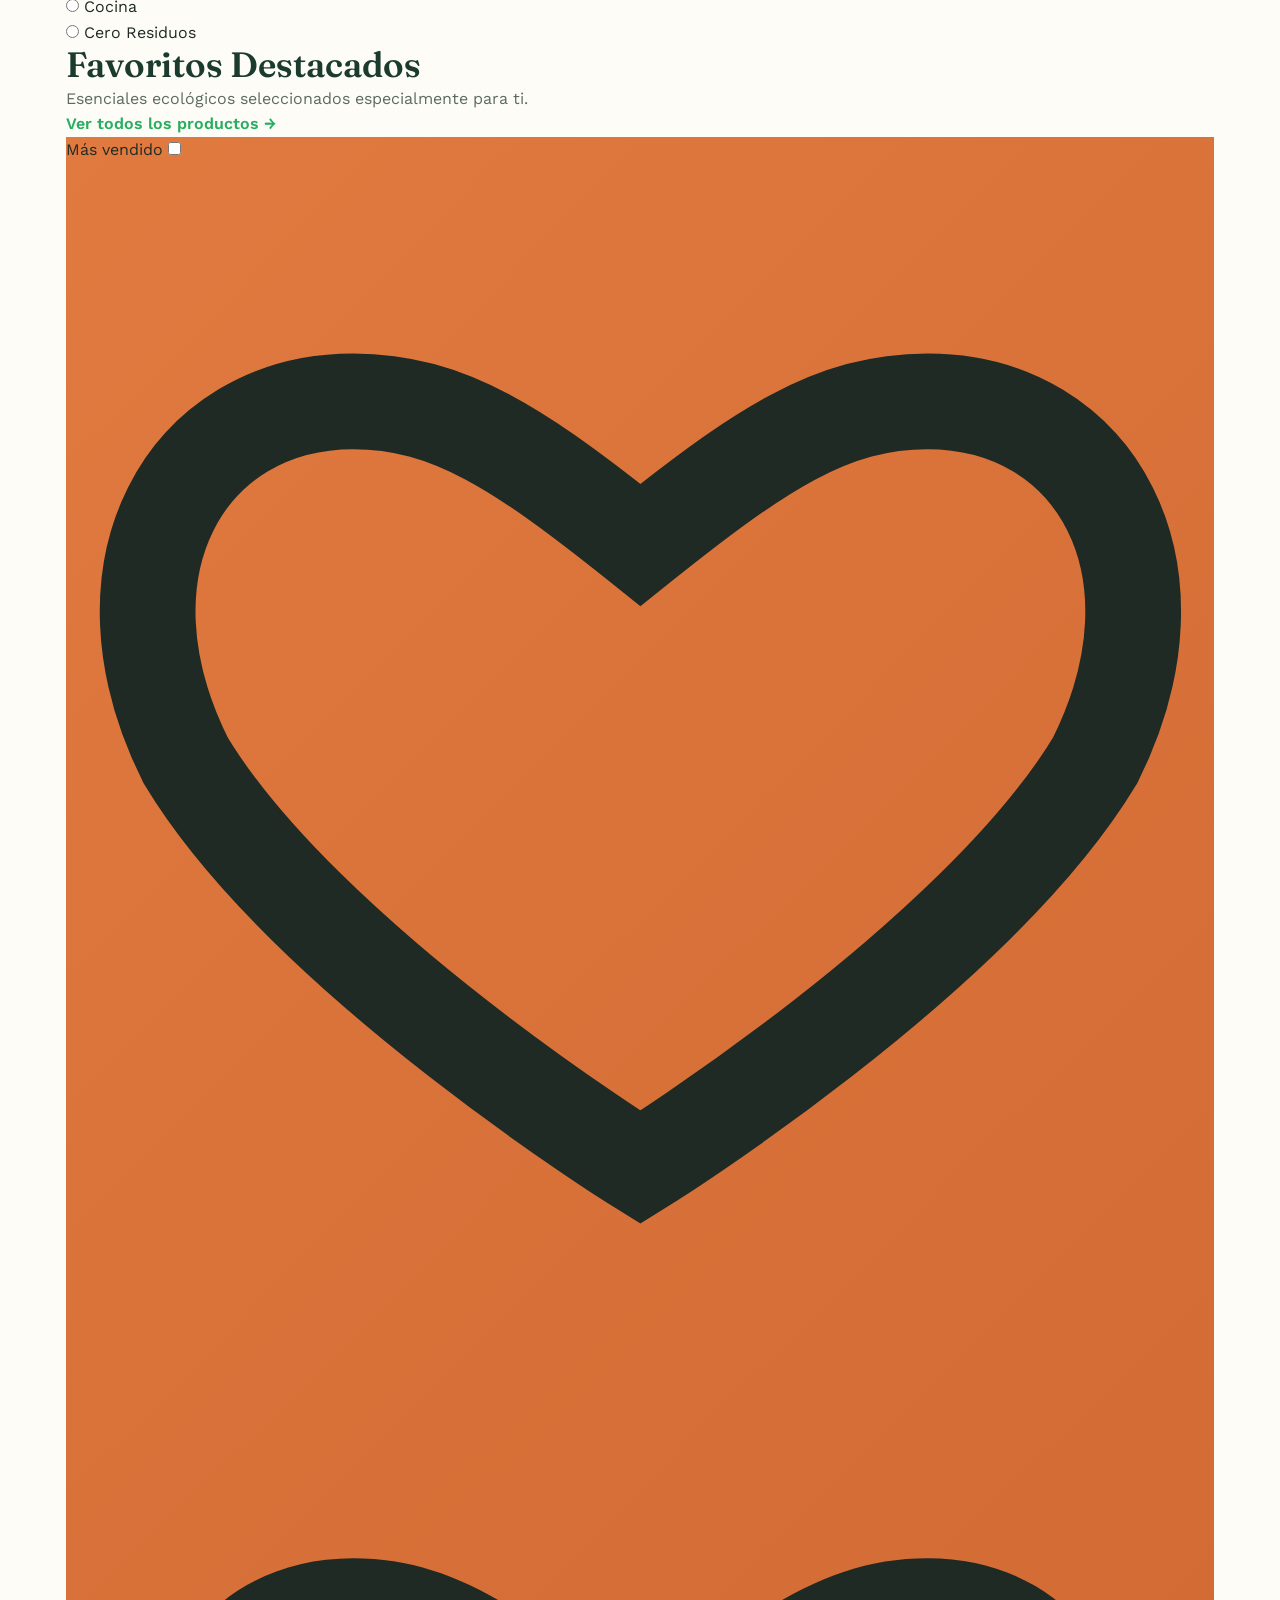
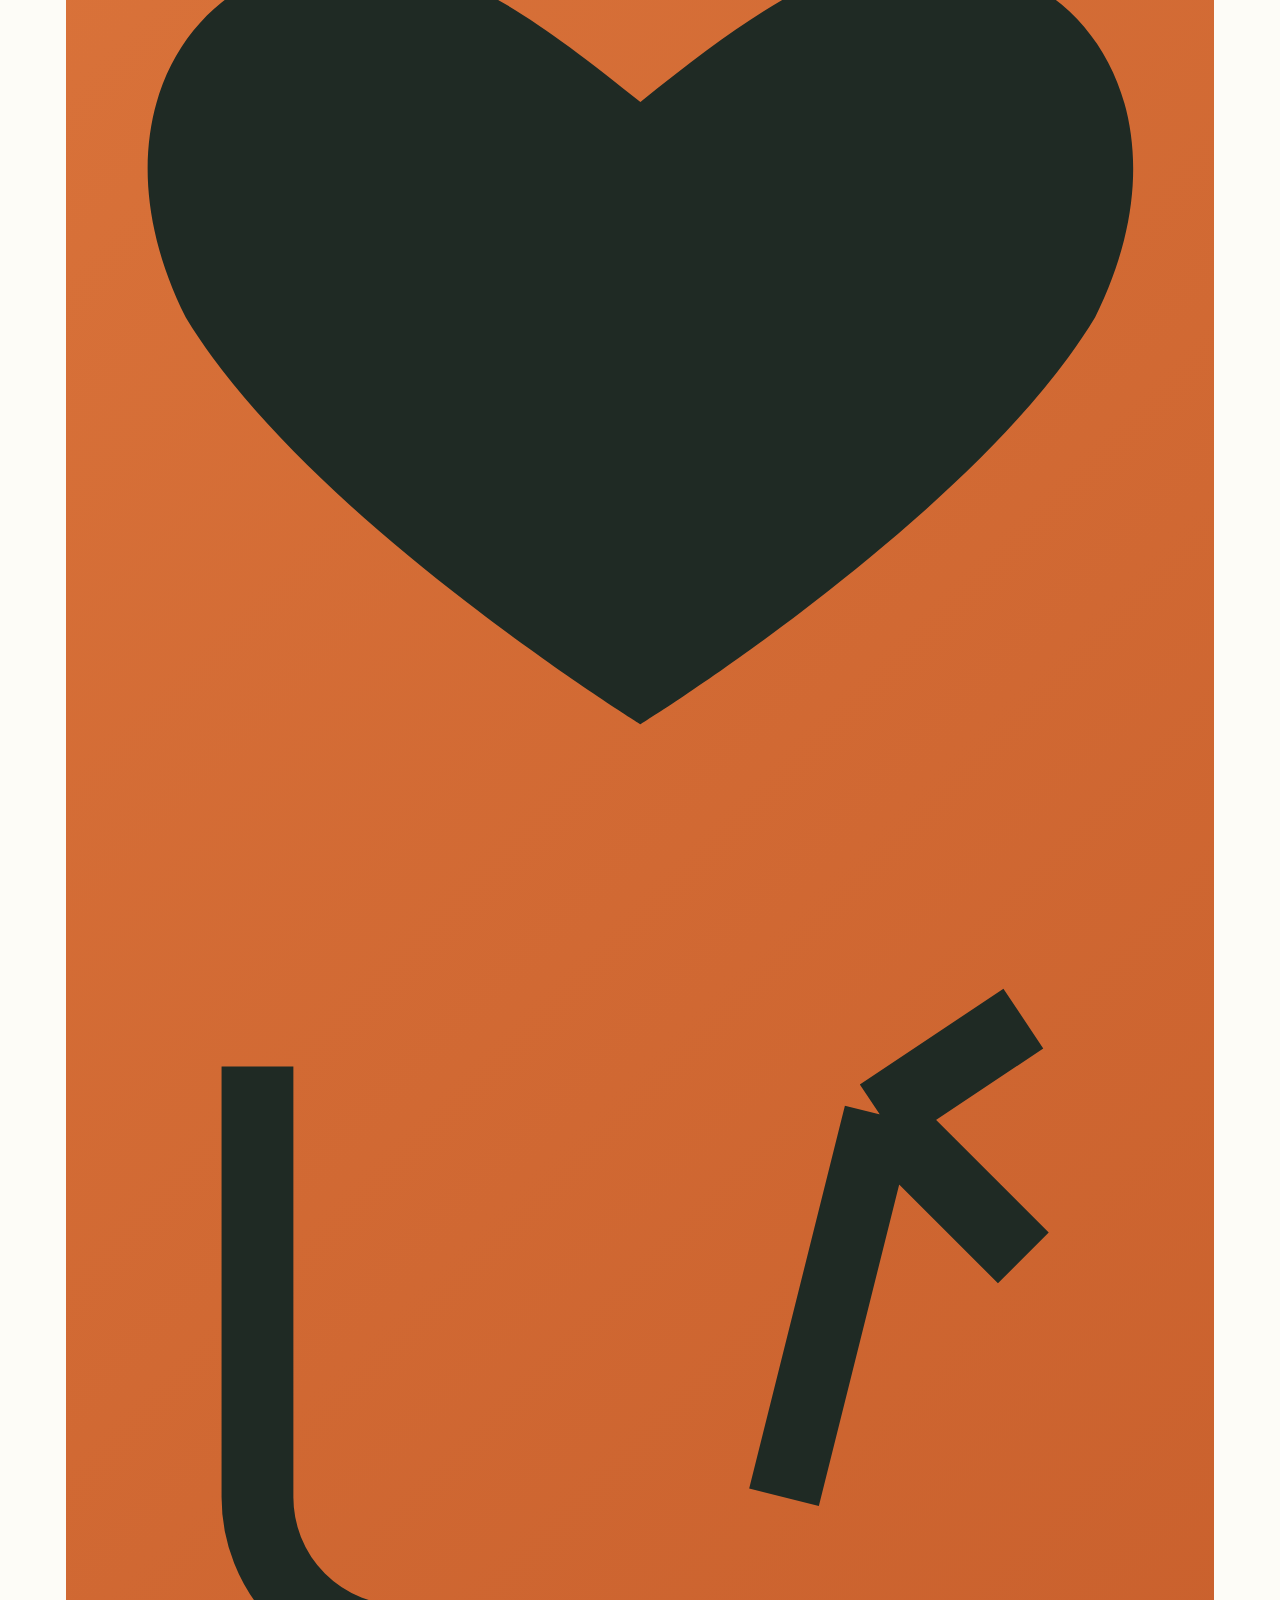
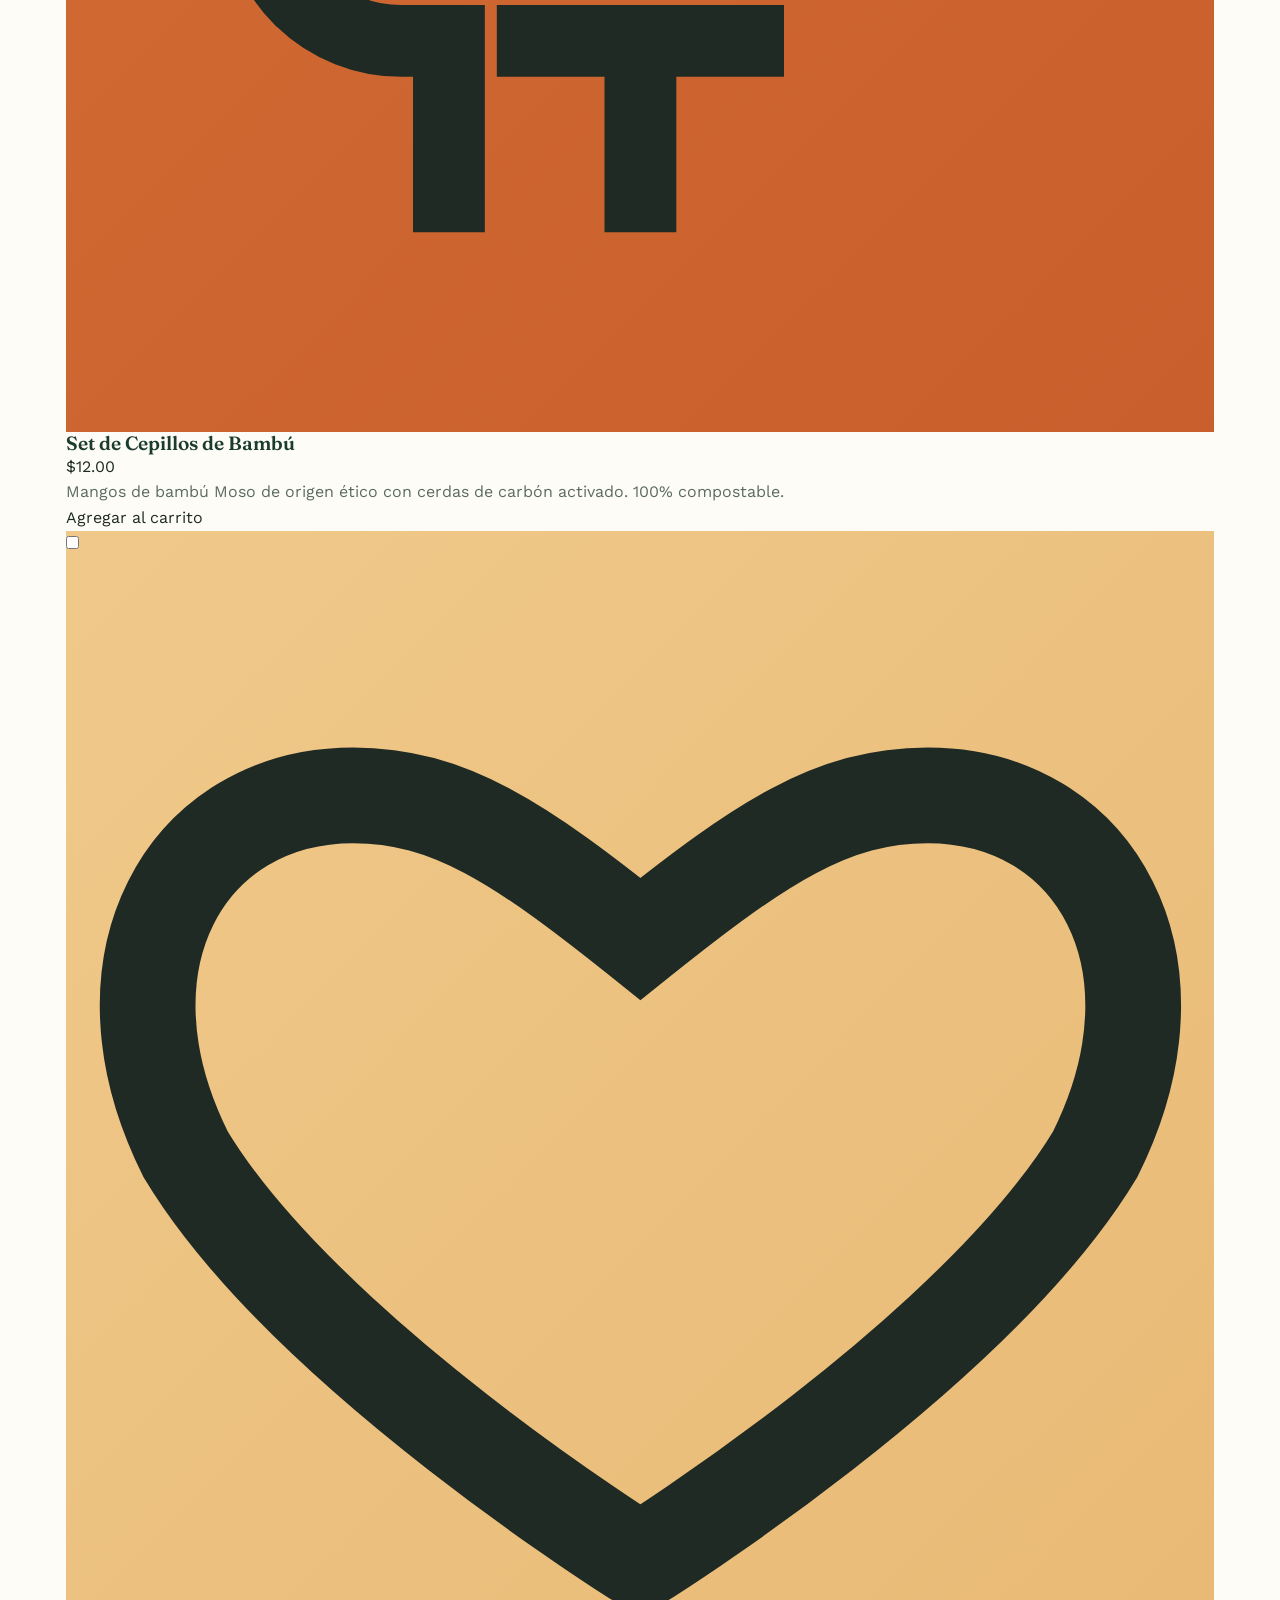
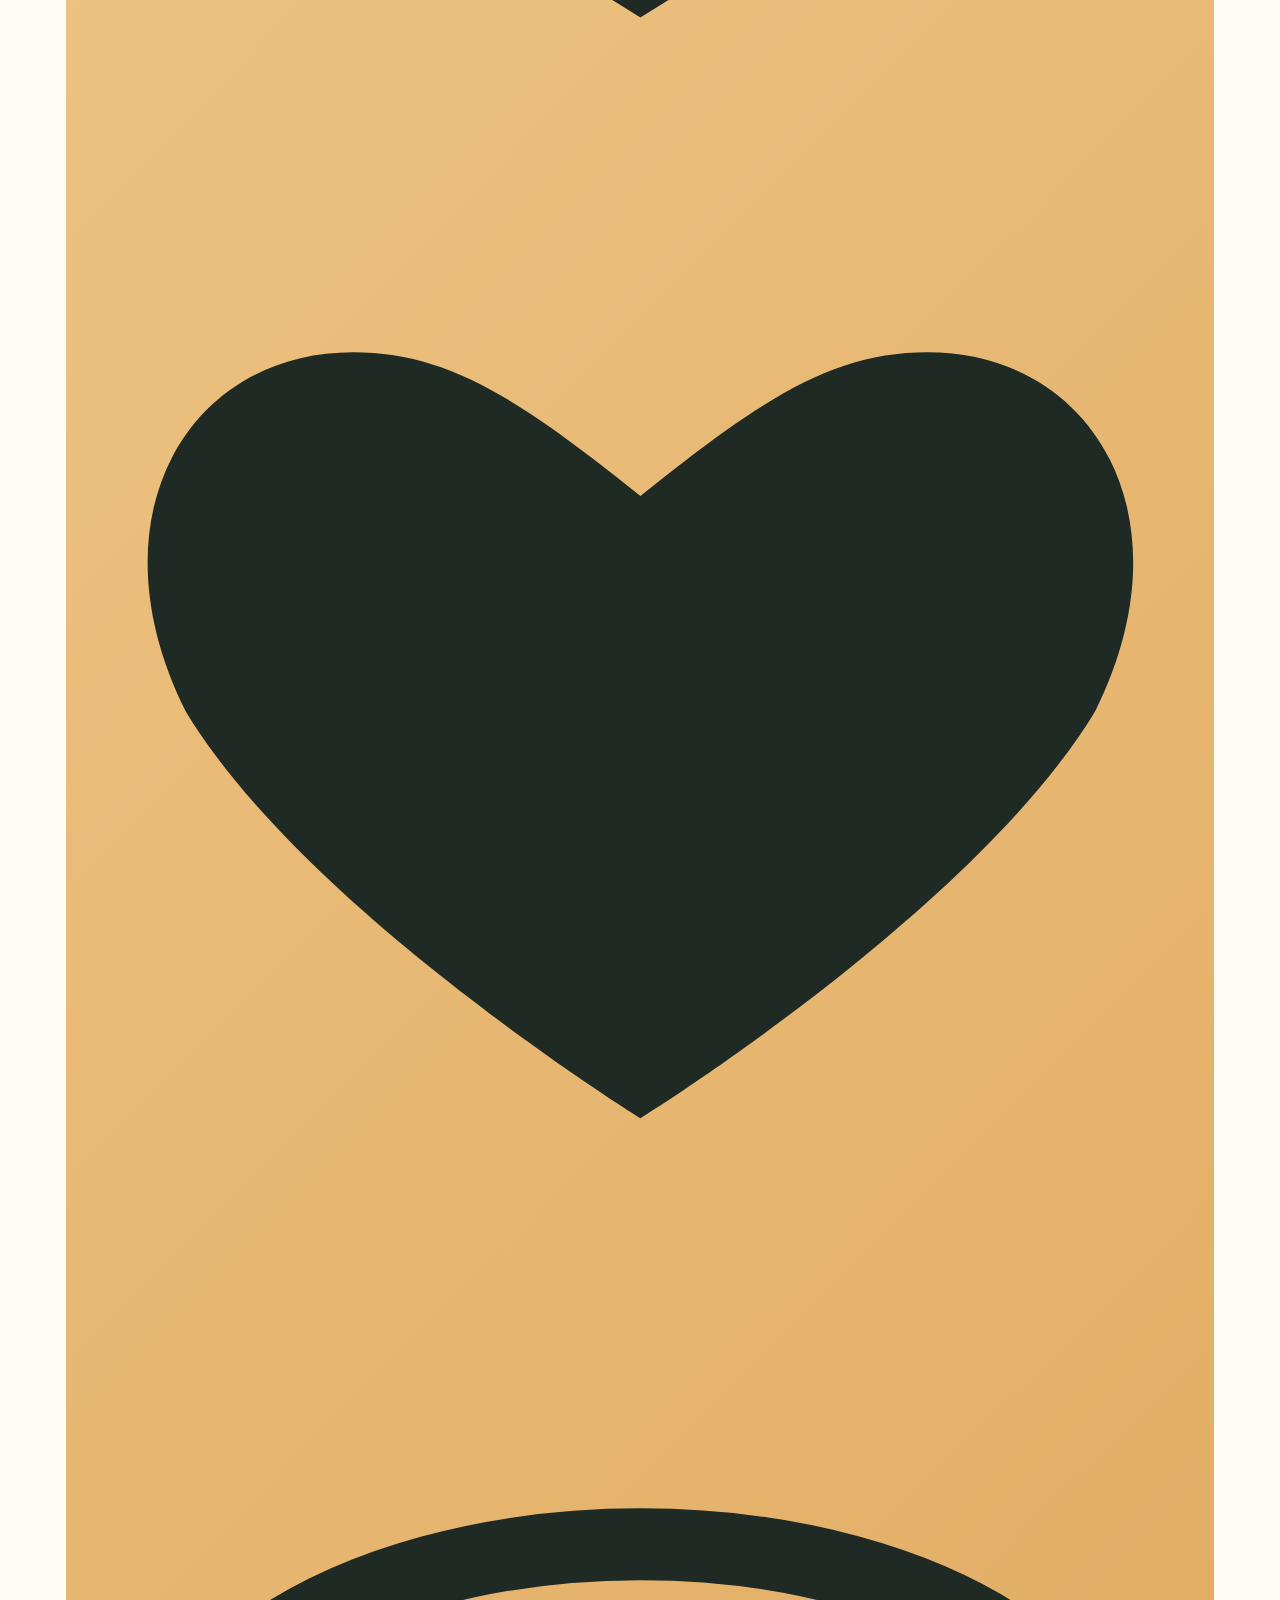
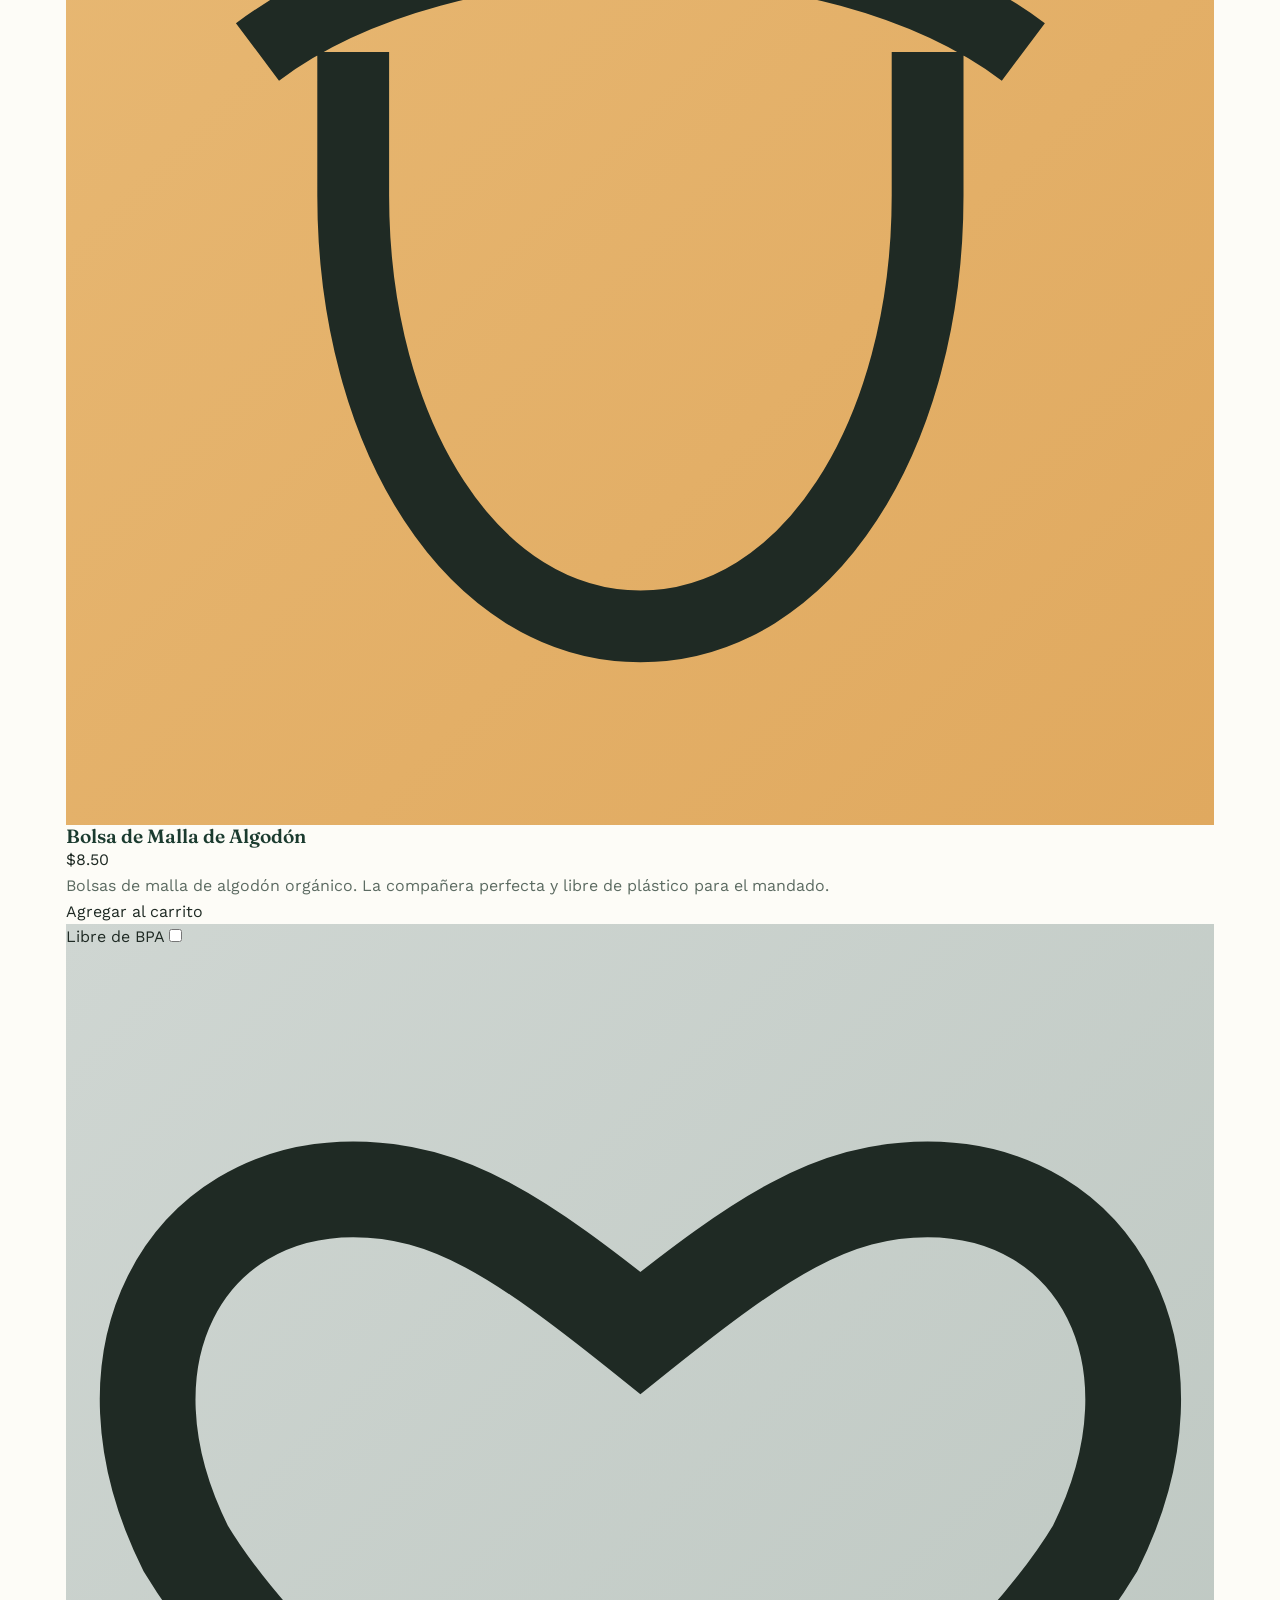
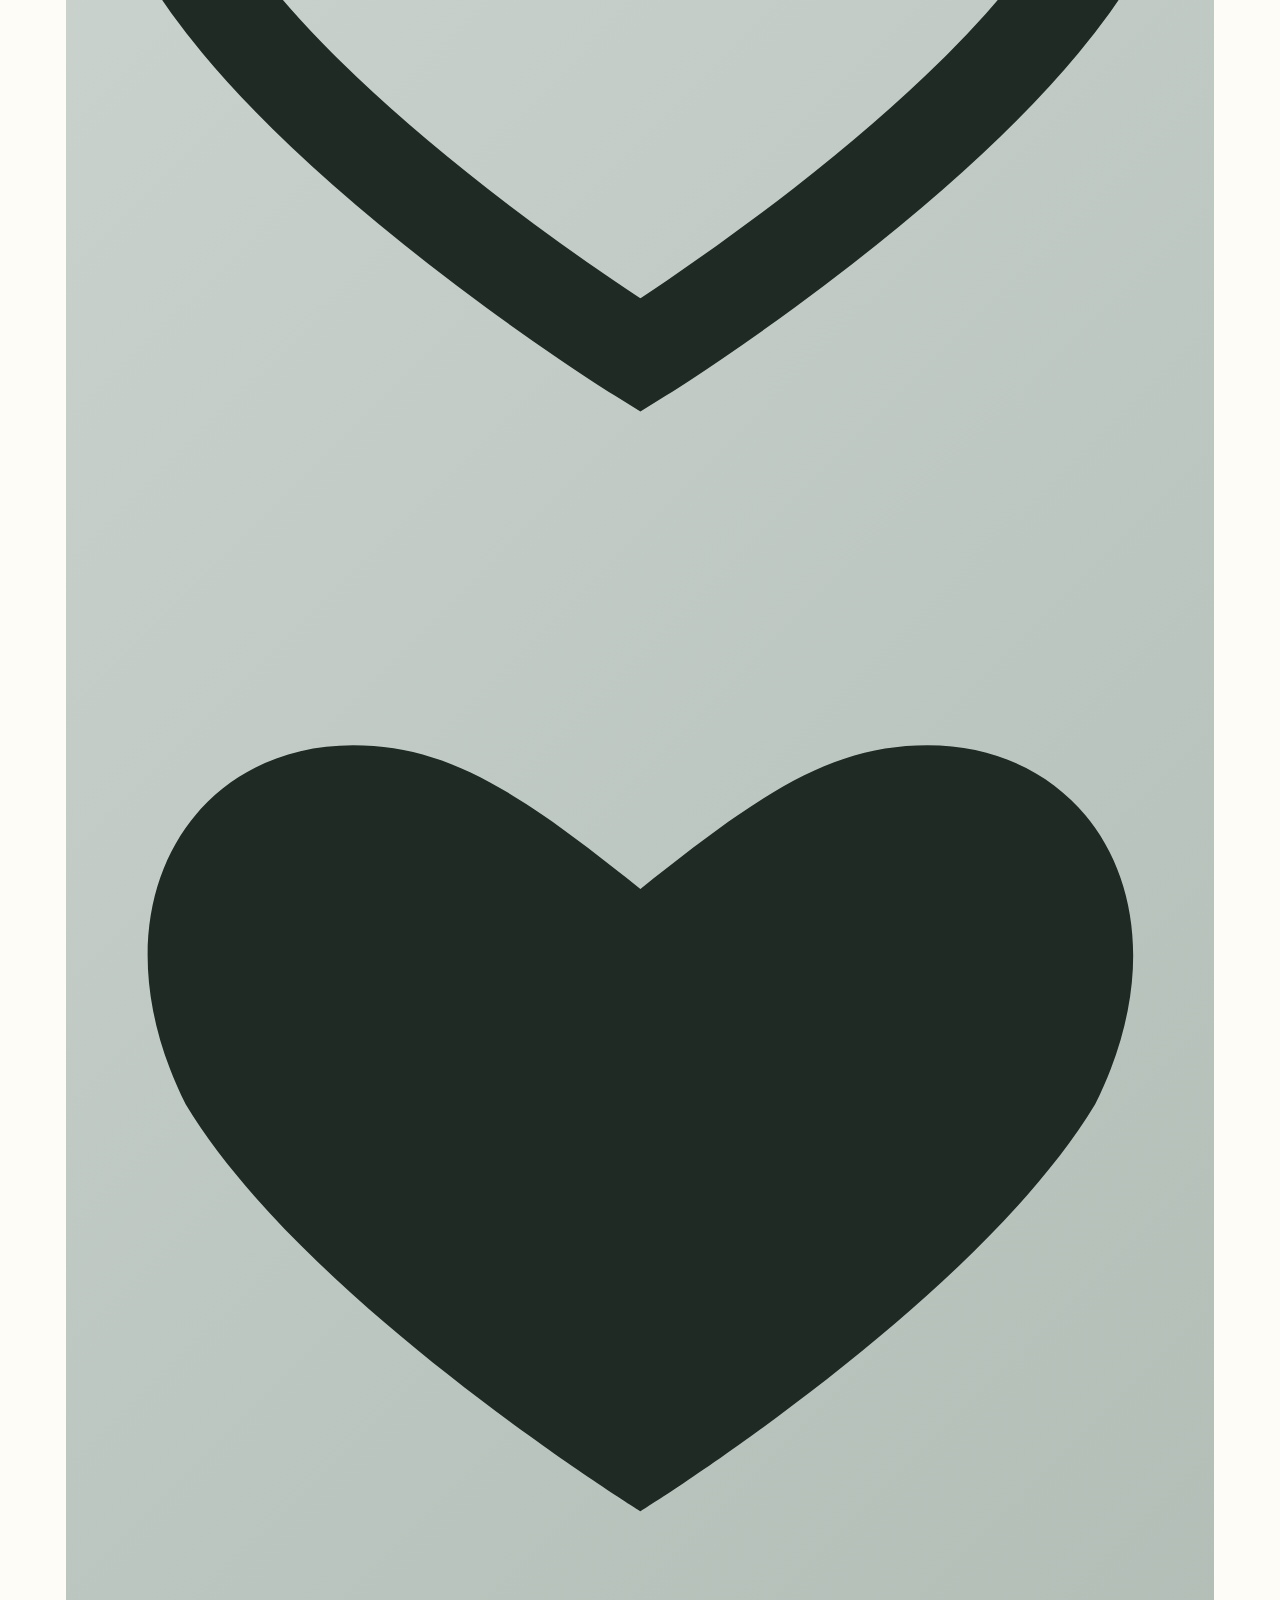
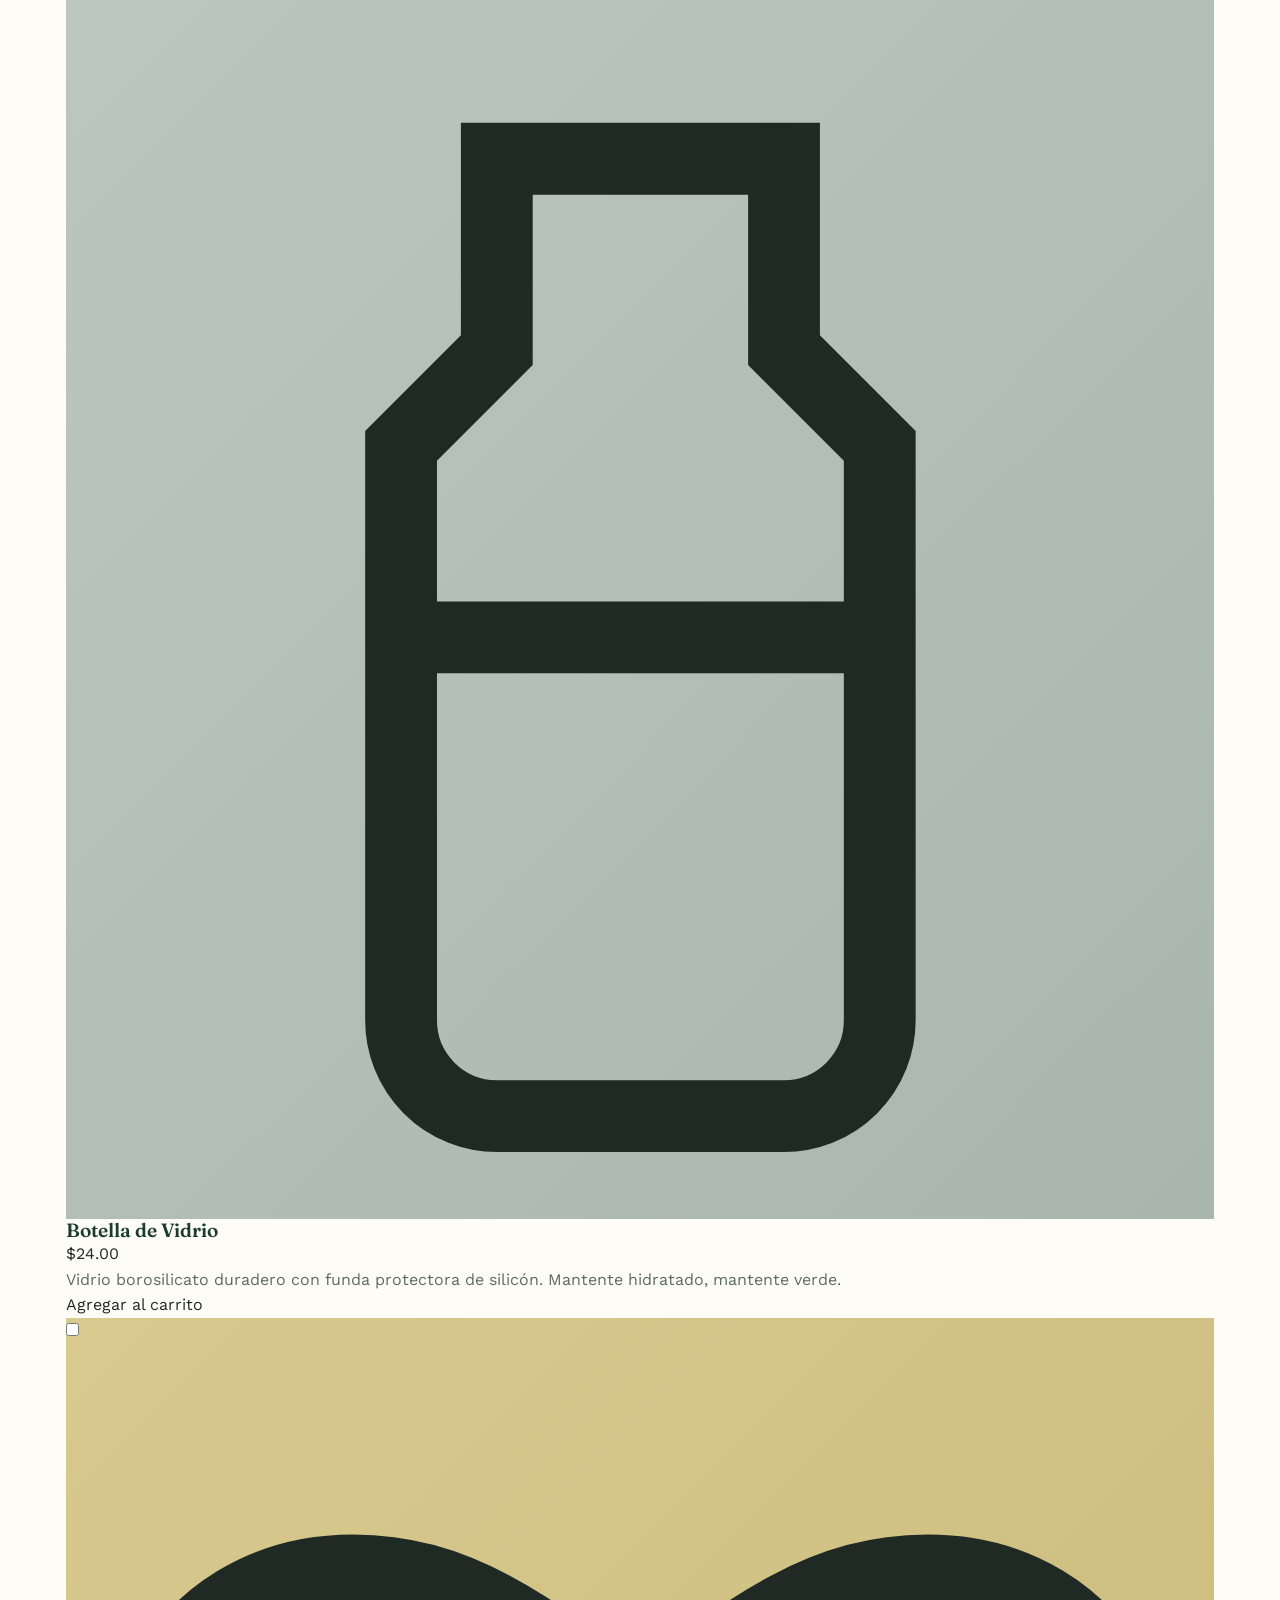
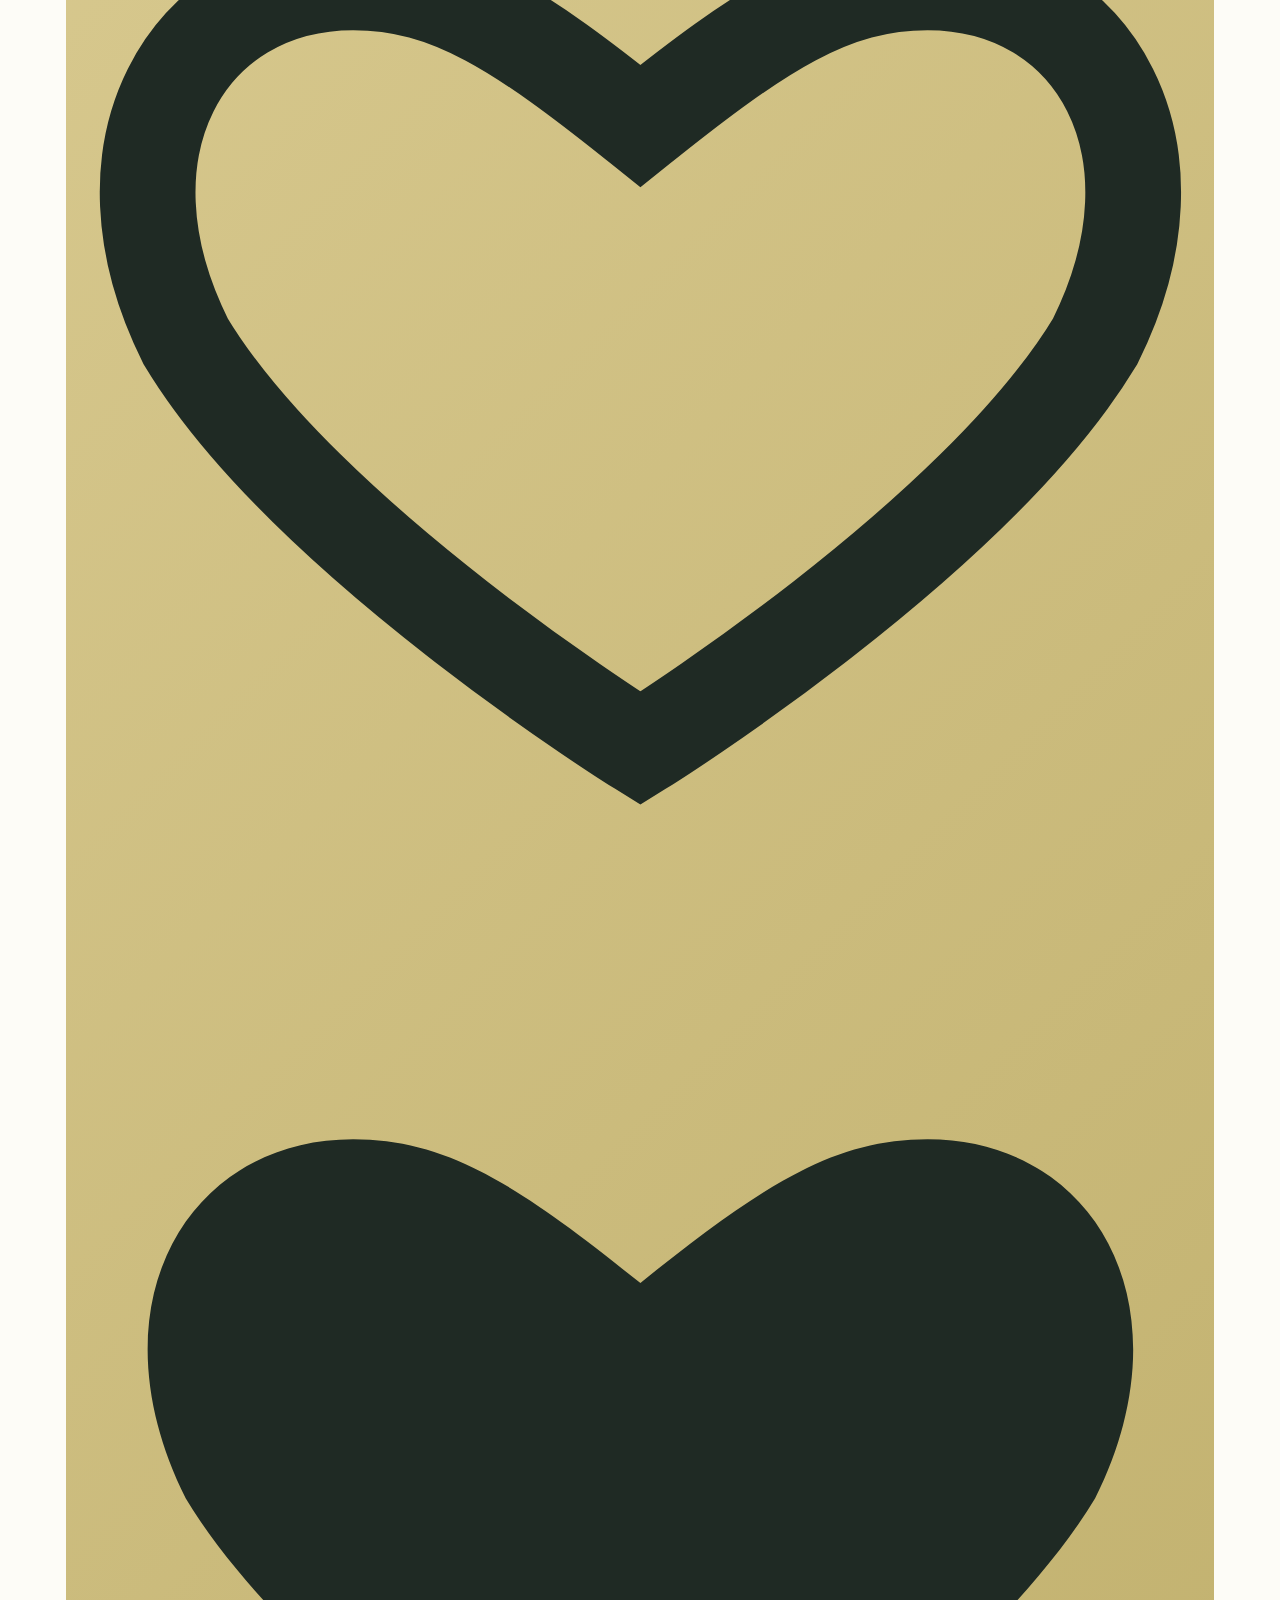
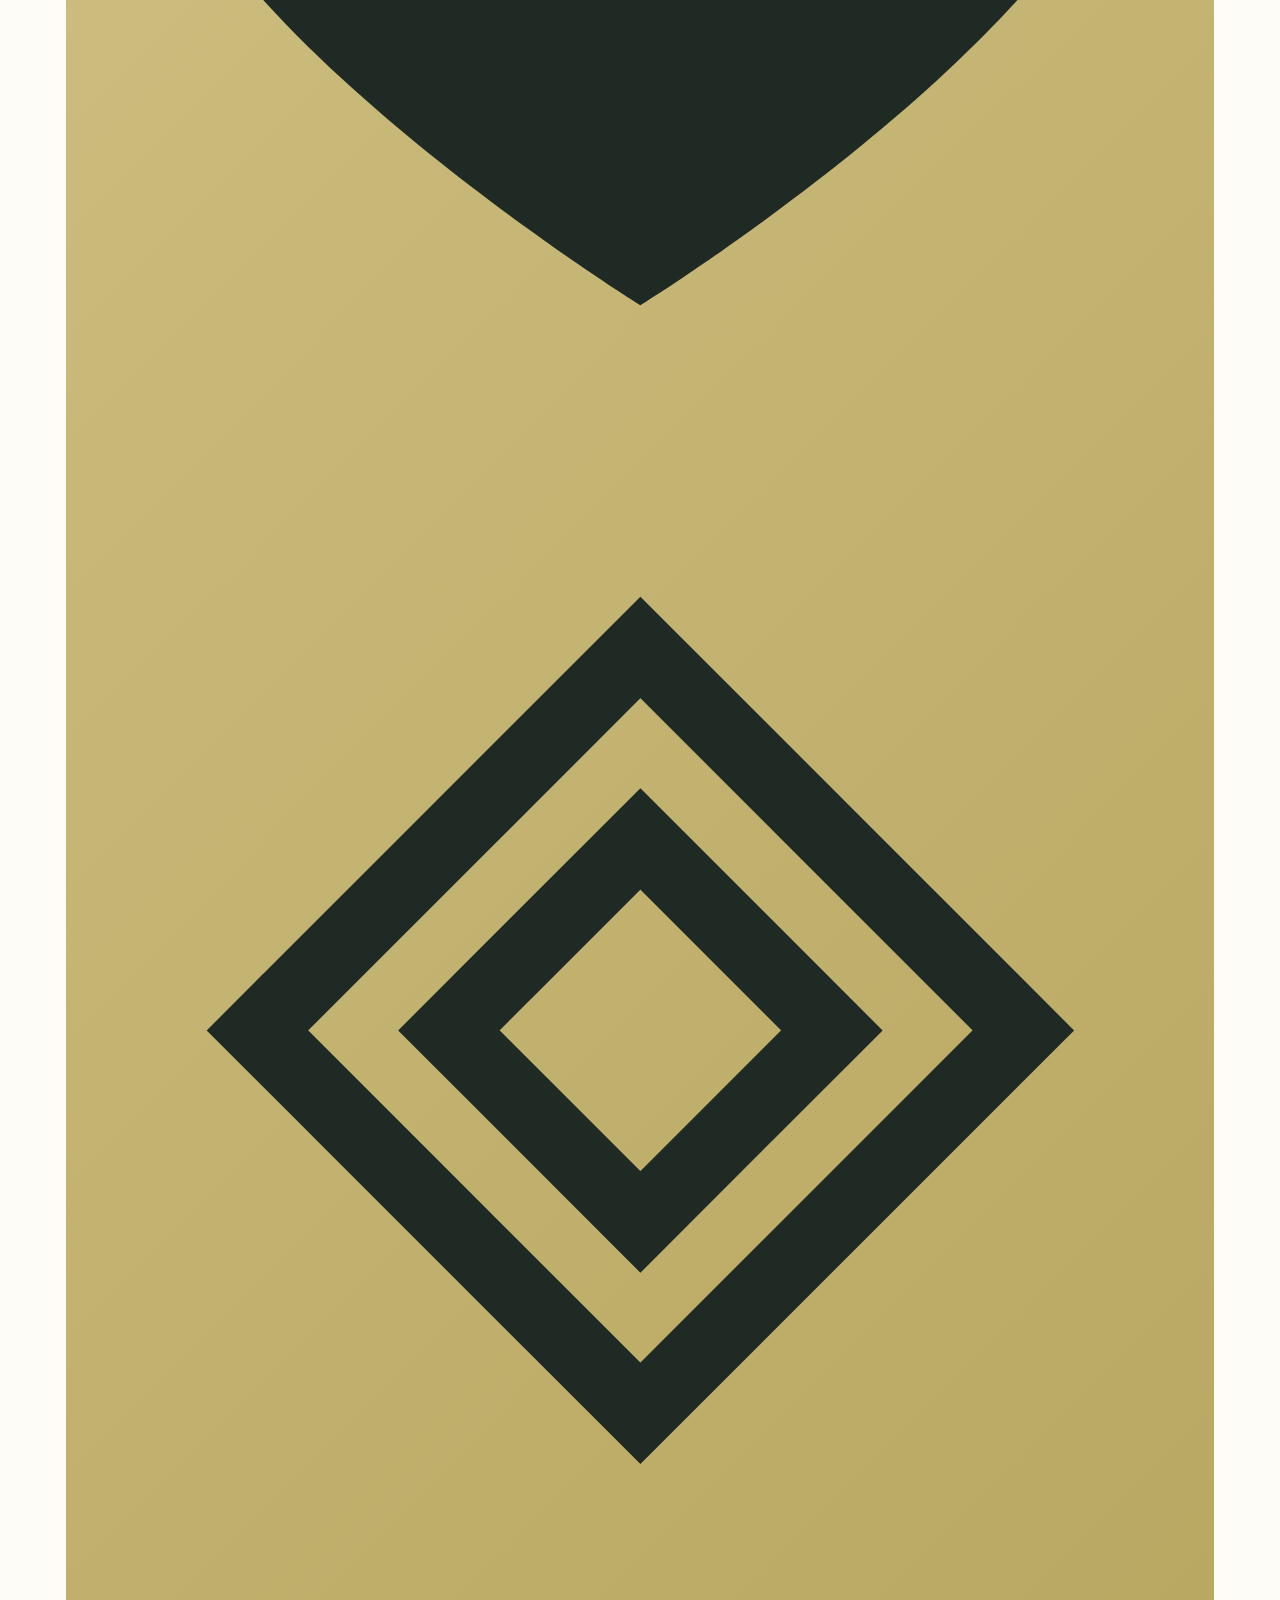
==== commit 80c8af2f: "feat: creacion del main.css y adicion de imagenes de la pagina home." ====
--- a/index.html
+++ b/index.html
@@ -10,9 +10,9 @@
        luego components, y animations al final para que pueda sobreescribir
        transiciones puntuales sin pelear especificidad -->
   <link rel="stylesheet" href="css/main.css">
-  <link rel="stylesheet" href="css/layout.css">
+  /*<link rel="stylesheet" href="css/layout.css">
   <link rel="stylesheet" href="css/components.css">
-  <link rel="stylesheet" href="css/animations.css">
+  <link rel="stylesheet" href="css/animations.css">*/
 </head>
 <body>
 
--- a/css/main.css
+++ b/css/main.css
@@ -0,0 +1,147 @@
+/* ==========================================================================
+   MAIN.CSS
+   Reset · Variables (Design Tokens) · Tipografía base
+   ========================================================================== */
+
+/* --- Fuentes: una serif con carácter para títulos + una sans limpia para
+   el cuerpo. Se cargan una sola vez aquí porque "main" es la base de todo. */
+@import url('https://fonts.googleapis.com/css2?family=Fraunces:ital,wght@0,400;0,600;1,500&family=Work+Sans:wght@400;500;600;700&display=swap');
+
+/* --------------------------------------------------------------------------
+   1. RESET
+   Quitamos los márgenes/paddings por defecto del navegador para partir
+   de un lienzo predecible. box-sizing: border-box evita que el padding
+   se sume al ancho declarado (fuente típica de bugs de layout).
+   -------------------------------------------------------------------------- */
+*,
+*::before,
+*::after {
+  box-sizing: border-box;
+  margin: 0;
+  padding: 0;
+}
+
+html {
+  scroll-behavior: smooth;
+}
+
+img {
+  max-width: 100%;
+  display: block;
+}
+
+a {
+  text-decoration: none;
+  color: inherit;
+}
+
+ul {
+  list-style: none;
+}
+
+button,
+input {
+  font: inherit;
+  border: none;
+  background: none;
+}
+
+/* --------------------------------------------------------------------------
+   2. VARIABLES (DESIGN TOKENS)
+   Centralizamos colores, tipografías, espaciados y bordes en variables CSS.
+   Ventaja: si mañana cambia el verde de marca, se edita en un solo lugar
+   y se actualiza en todo el sitio (header, botones, footer, etc).
+   -------------------------------------------------------------------------- */
+:root {
+  /* Colores de marca — tomados directo de la especificación */
+  --color-green-500: #2ecc71;   /* verde principal (CTAs, acentos) */
+  --color-green-700: #27ae60;   /* verde oscuro (hover, texto sobre claro) */
+  --color-green-900: #1b3b2f;   /* verde casi negro, para textos/hero overlay */
+  --color-beige: #f5f5dc;       /* tierra/beige, secciones de contraste suave */
+
+  /* Neutros — construidos alrededor del beige para que todo se sienta
+     "orgánico" en vez del gris frío típico de un template genérico */
+  --color-bg: #fdfcf7;
+  --color-surface: #ffffff;
+  --color-text: #1f2a24;
+  --color-text-muted: #5c6b62;
+  --color-border: #e4e1d3;
+
+  /* Tipografía */
+  --font-display: 'Fraunces', serif;
+  --font-body: 'Work Sans', sans-serif;
+
+  /* Escala de espaciado (múltiplos de 4px) */
+  --space-1: 0.4rem;
+  --space-2: 0.8rem;
+  --space-3: 1.6rem;
+  --space-4: 2.4rem;
+  --space-5: 4rem;
+  --space-6: 6.4rem;
+
+  /* Bordes y sombras reutilizables */
+  --radius-sm: 8px;
+  --radius-md: 16px;
+  --radius-full: 999px;
+  --shadow-card: 0 2px 8px rgba(27, 59, 47, 0.06);
+  --shadow-card-hover: 0 16px 32px rgba(27, 59, 47, 0.14);
+
+  /* Ancho máximo de contenido, para no perder alineación en pantallas anchas */
+  --container-width: 1200px;
+}
+
+/* --------------------------------------------------------------------------
+   3. TIPOGRAFÍA BASE
+   -------------------------------------------------------------------------- */
+body {
+  font-family: var(--font-body);
+  font-size: 1rem;
+  line-height: 1.6;
+  color: var(--color-text);
+  background-color: var(--color-bg);
+  /* Mobile-first: por defecto el body no permite scroll horizontal accidental */
+  overflow-x: hidden;
+}
+
+h1, h2, h3 {
+  font-family: var(--font-display);
+  font-weight: 600;
+  line-height: 1.15;
+  color: var(--color-green-900);
+}
+
+h1 { font-size: 2.4rem; }
+h2 { font-size: 1.9rem; }
+h3 { font-size: 1.2rem; }
+
+p {
+  color: var(--color-text-muted);
+}
+
+/* Clase utilitaria: limita el contenido al ancho máximo y lo centra.
+   La vamos a reutilizar en header, secciones y footer (layout.css) */
+.container {
+  width: 100%;
+  max-width: var(--container-width);
+  margin-inline: auto;
+  padding-inline: var(--space-3);
+}
+
+/* Accesibilidad: foco visible para navegación por teclado */
+a:focus-visible,
+button:focus-visible,
+input:focus-visible {
+  outline: 2px solid var(--color-green-700);
+  outline-offset: 2px;
+}
+
+/* Mobile-first: escalamos la tipografía hacia arriba en pantallas grandes,
+   nunca al revés */
+@media (min-width: 768px) {
+  h1 { font-size: 3.4rem; }
+  h2 { font-size: 2.2rem; }
+}
+
+@media (min-width: 1024px) {
+  h1 { font-size: 4.2rem; }
+}
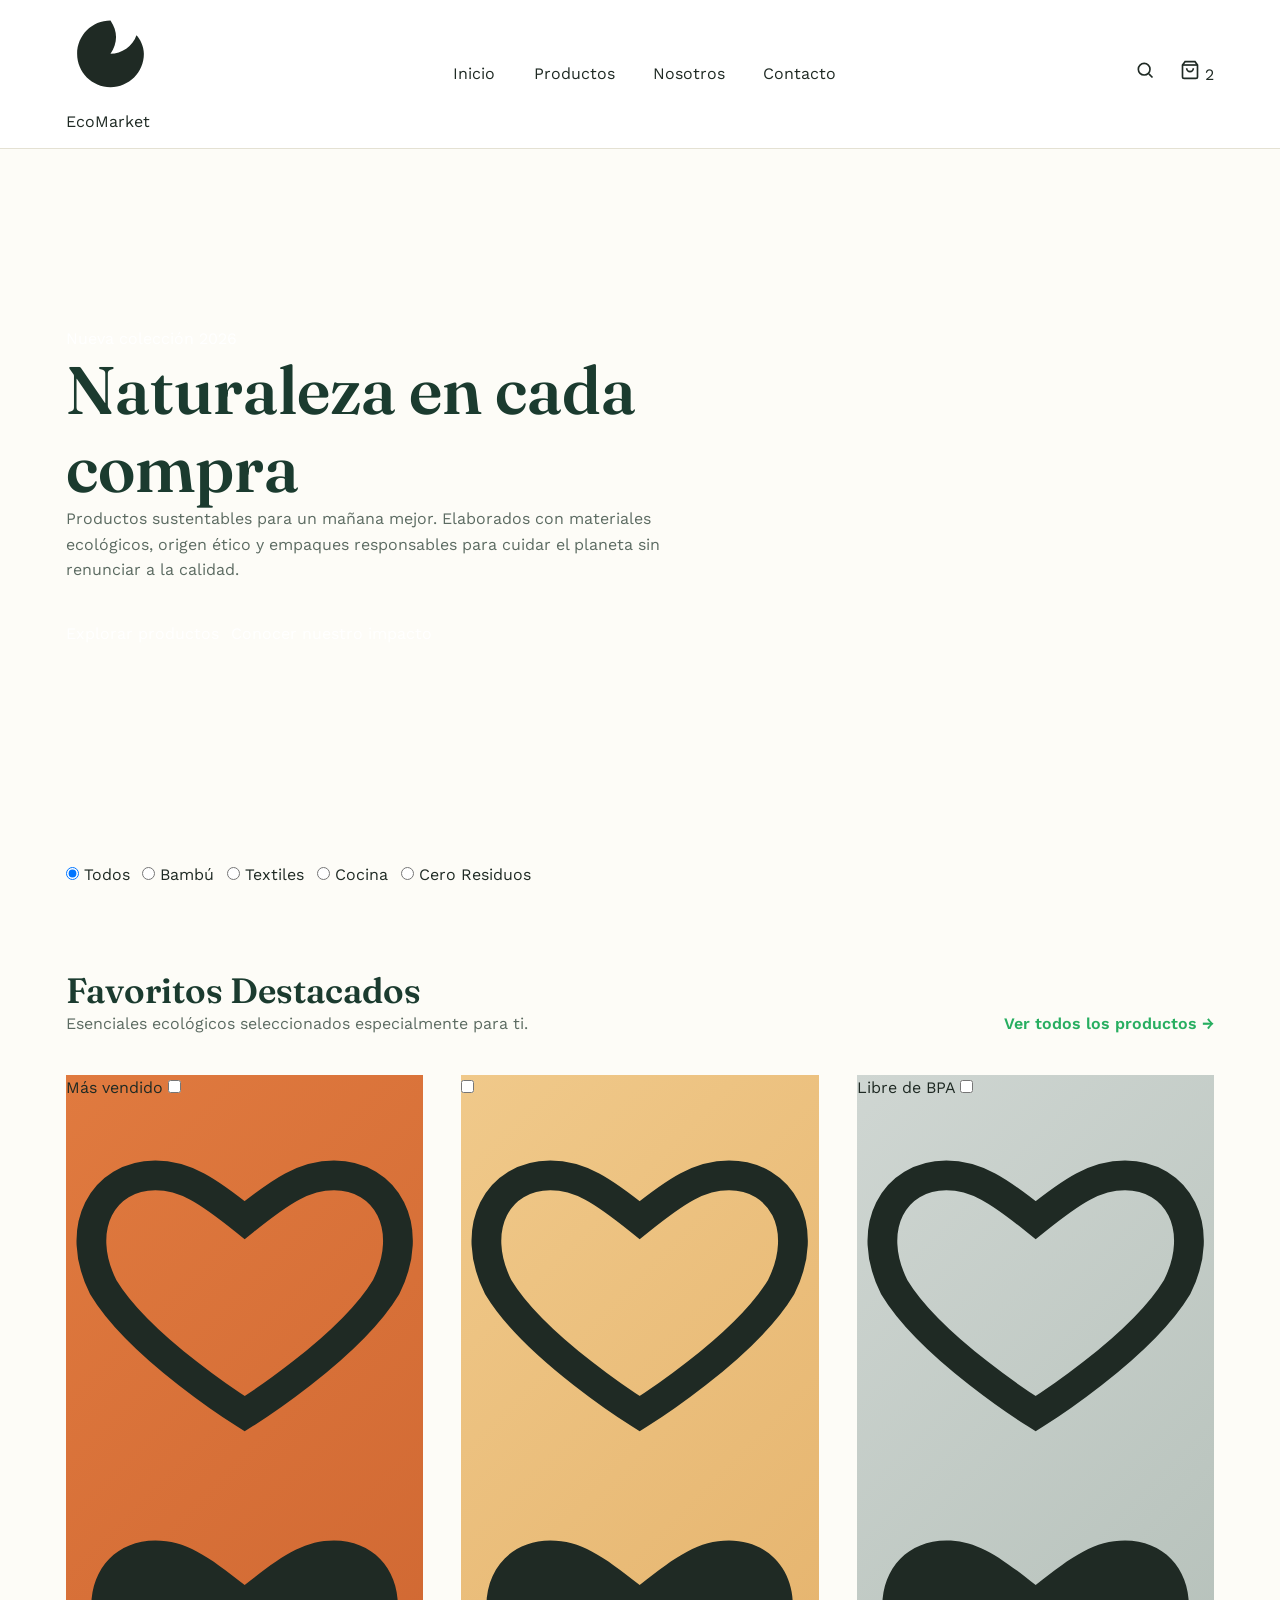
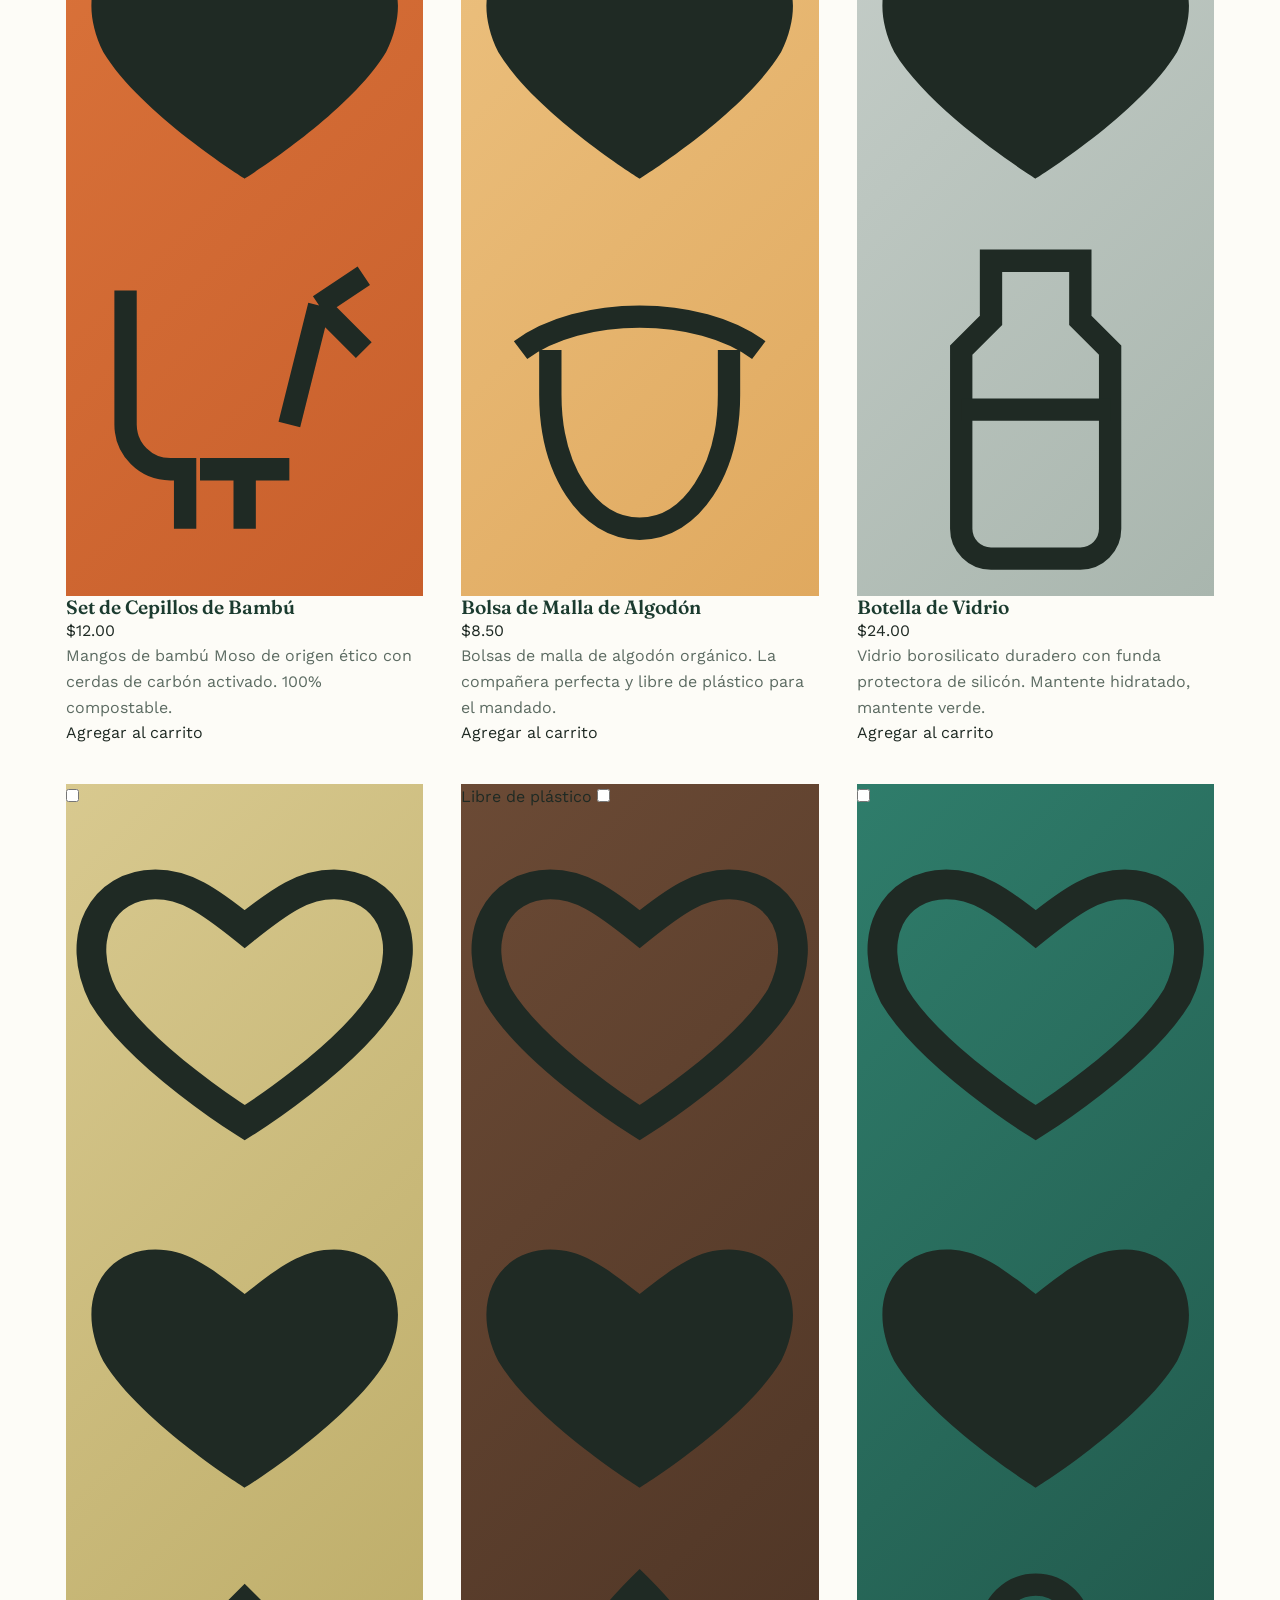
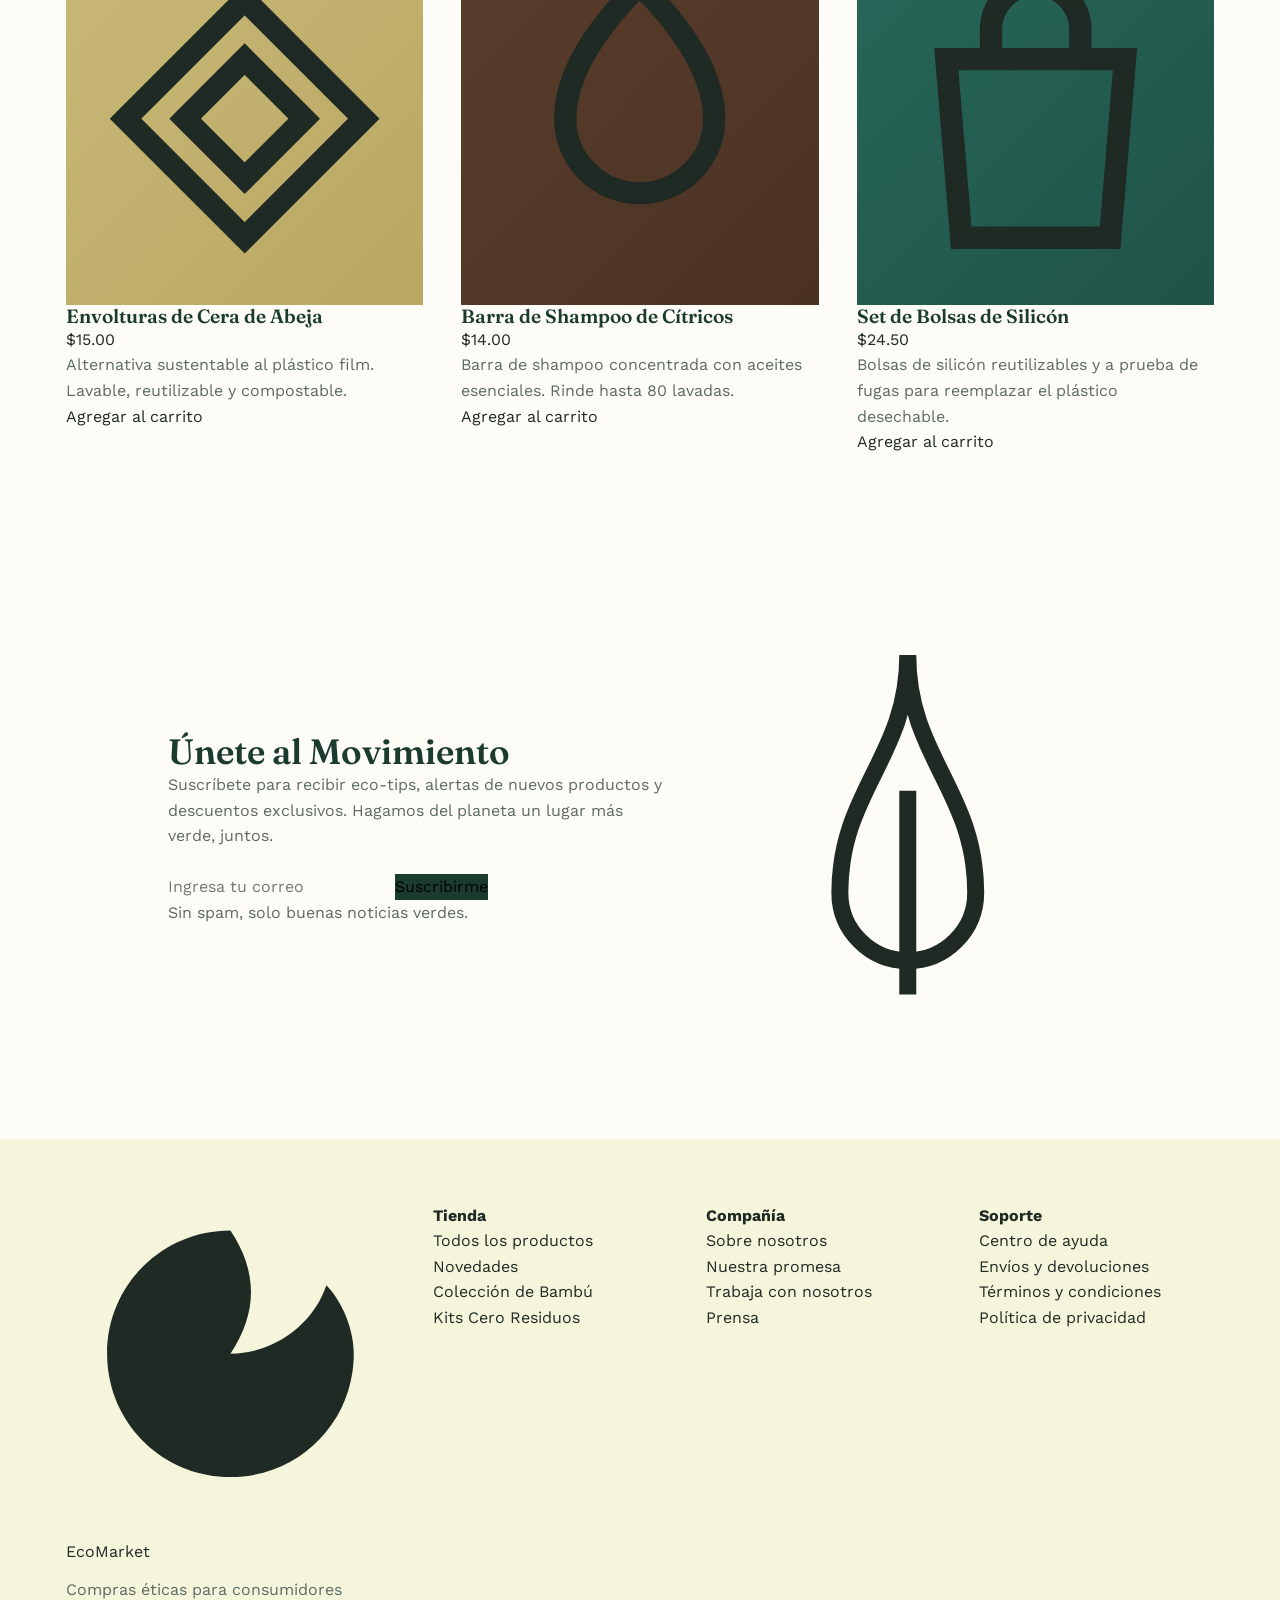
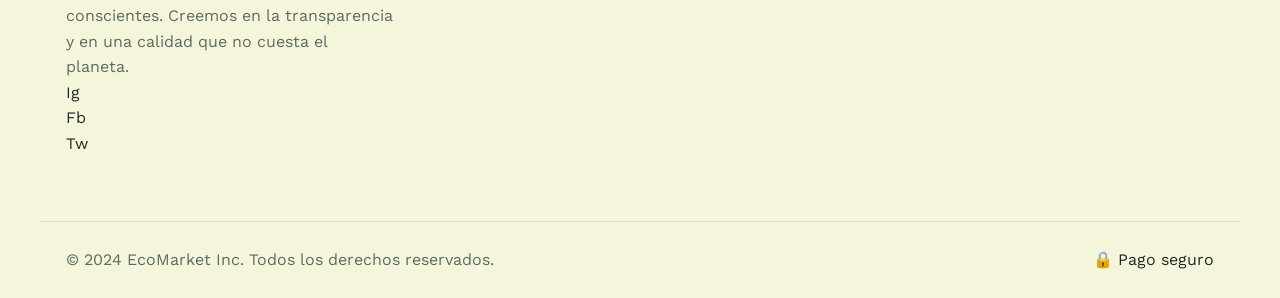
==== commit f77b95dc: "feat: estructuracion del codigo lara el layaut.css" ====
--- a/index.html
+++ b/index.html
@@ -10,9 +10,9 @@
        luego components, y animations al final para que pueda sobreescribir
        transiciones puntuales sin pelear especificidad -->
   <link rel="stylesheet" href="css/main.css">
-  /*<link rel="stylesheet" href="css/layout.css">
+  <link rel="stylesheet" href="css/layout.css">
   <link rel="stylesheet" href="css/components.css">
-  <link rel="stylesheet" href="css/animations.css">*/
+  <link rel="stylesheet" href="css/animations.css">
 </head>
 <body>
 
--- a/css/layout.css
+++ b/css/layout.css
@@ -0,0 +1,214 @@
+/* ==========================================================================
+   LAYOUT.CSS
+   Header · Hero · Grid systems de secciones · Footer
+   Aquí solo resolvemos "dónde va cada cosa", no "cómo se ve" (eso es
+   trabajo de components.css)
+   ========================================================================== */
+
+/* --------------------------------------------------------------------------
+   HEADER
+   Flexbox con 3 zonas: logo | navegación | iconos.
+   justify-content: space-between separa los extremos automáticamente.
+   -------------------------------------------------------------------------- */
+.header {
+  position: sticky;
+  top: 0;
+  z-index: 100;
+  background-color: var(--color-surface);
+  border-bottom: 1px solid var(--color-border);
+}
+
+.header__inner {
+  display: flex;
+  align-items: center;
+  justify-content: space-between;
+  gap: var(--space-3);
+  padding-block: var(--space-2);
+}
+
+/* La navegación central se oculta en móvil y aparece desde tablet
+   (patrón "mobile first": lo simple es la base, lo complejo se añade) */
+.nav {
+  display: none;
+}
+
+.nav__list {
+  display: flex;
+  gap: var(--space-4);
+}
+
+.header__actions {
+  display: flex;
+  align-items: center;
+  gap: var(--space-3);
+}
+
+@media (min-width: 768px) {
+  .nav {
+    display: block;
+  }
+}
+
+/* --------------------------------------------------------------------------
+   HERO
+   Imagen/degradado a ancho completo con contenido superpuesto.
+   -------------------------------------------------------------------------- */
+.hero {
+  position: relative;
+  display: flex;
+  align-items: center;
+  min-height: 60vh;
+  padding: var(--space-5) 0;
+  overflow: hidden;
+}
+
+.hero__content {
+  position: relative;
+  z-index: 1;
+  max-width: 620px;
+  color: #fff;
+}
+
+.hero__actions {
+  display: flex;
+  flex-wrap: wrap;
+  gap: var(--space-2);
+  margin-top: var(--space-4);
+}
+
+@media (min-width: 1024px) {
+  .hero {
+    min-height: 75vh;
+  }
+}
+
+/* --------------------------------------------------------------------------
+   FILTROS (pills)
+   -------------------------------------------------------------------------- */
+.filters {
+  padding-block: var(--space-4) var(--space-2);
+}
+
+.filters__list {
+  display: flex;
+  gap: var(--space-2);
+  overflow-x: auto;
+  padding-bottom: var(--space-1);
+}
+
+/* --------------------------------------------------------------------------
+   SECCIÓN "FEATURED FINDS"
+   -------------------------------------------------------------------------- */
+.section {
+  padding-block: var(--space-5);
+}
+
+.section__header {
+  display: flex;
+  flex-direction: column;
+  gap: var(--space-1);
+  margin-bottom: var(--space-4);
+}
+
+@media (min-width: 768px) {
+  .section__header {
+    flex-direction: row;
+    align-items: flex-end;
+    justify-content: space-between;
+  }
+}
+
+/* Grid mobile-first: 1 columna en móvil -> 2 en tablet -> 3 en desktop.
+   auto-fit + minmax también funcionaría, pero fijamos columnas explícitas
+   porque el diseño pide EXACTAMENTE 6 tarjetas en 3x2 en escritorio. */
+.product-grid {
+  display: grid;
+  grid-template-columns: 1fr;
+  gap: var(--space-4);
+}
+
+@media (min-width: 640px) {
+  .product-grid {
+    grid-template-columns: repeat(2, 1fr);
+  }
+}
+
+@media (min-width: 1024px) {
+  .product-grid {
+    grid-template-columns: repeat(3, 1fr);
+  }
+}
+
+/* --------------------------------------------------------------------------
+   NEWSLETTER
+   Dos columnas en desktop (texto + gráfico), apiladas en móvil.
+   -------------------------------------------------------------------------- */
+.newsletter {
+  display: grid;
+  grid-template-columns: 1fr;
+  align-items: center;
+  gap: var(--space-4);
+  padding: var(--space-5) var(--space-4);
+  border-radius: var(--radius-md);
+}
+
+@media (min-width: 900px) {
+  .newsletter {
+    grid-template-columns: 1.1fr 0.9fr;
+    padding: var(--space-6);
+  }
+}
+
+.newsletter__form {
+  display: flex;
+  flex-direction: column;
+  gap: var(--space-2);
+  max-width: 420px;
+  margin-top: var(--space-3);
+}
+
+@media (min-width: 480px) {
+  .newsletter__form {
+    flex-direction: row;
+  }
+}
+
+/* --------------------------------------------------------------------------
+   FOOTER
+   Grid de 4 columnas que colapsa a 1 en móvil.
+   -------------------------------------------------------------------------- */
+.footer {
+  background-color: var(--color-beige);
+  padding-top: var(--space-5);
+}
+
+.footer__grid {
+  display: grid;
+  grid-template-columns: 1fr;
+  gap: var(--space-4);
+  padding-bottom: var(--space-5);
+}
+
+@media (min-width: 700px) {
+  .footer__grid {
+    grid-template-columns: 1.4fr 1fr 1fr 1fr;
+  }
+}
+
+.footer__bottom {
+  display: flex;
+  flex-direction: column;
+  gap: var(--space-2);
+  align-items: center;
+  justify-content: space-between;
+  border-top: 1px solid rgba(27, 59, 47, 0.12);
+  padding-block: var(--space-3);
+  text-align: center;
+}
+
+@media (min-width: 600px) {
+  .footer__bottom {
+    flex-direction: row;
+    text-align: left;
+  }
+}
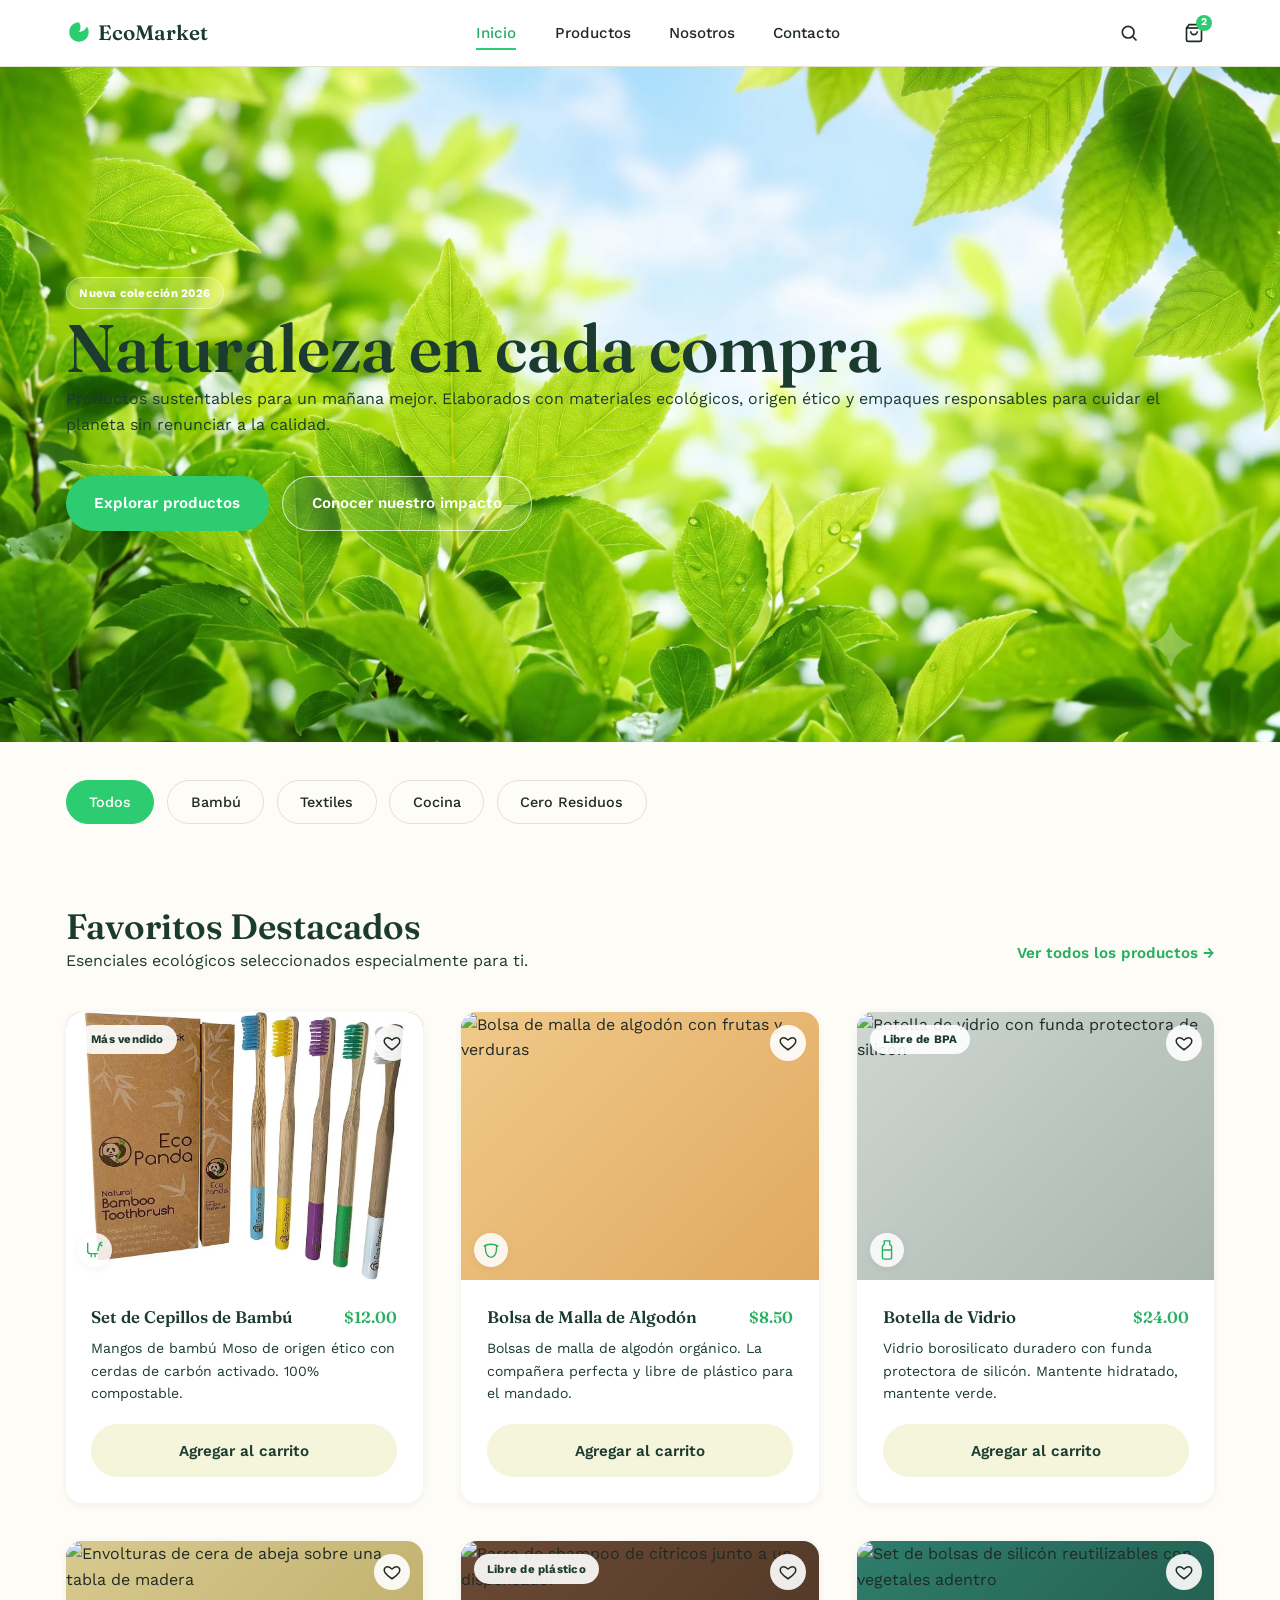
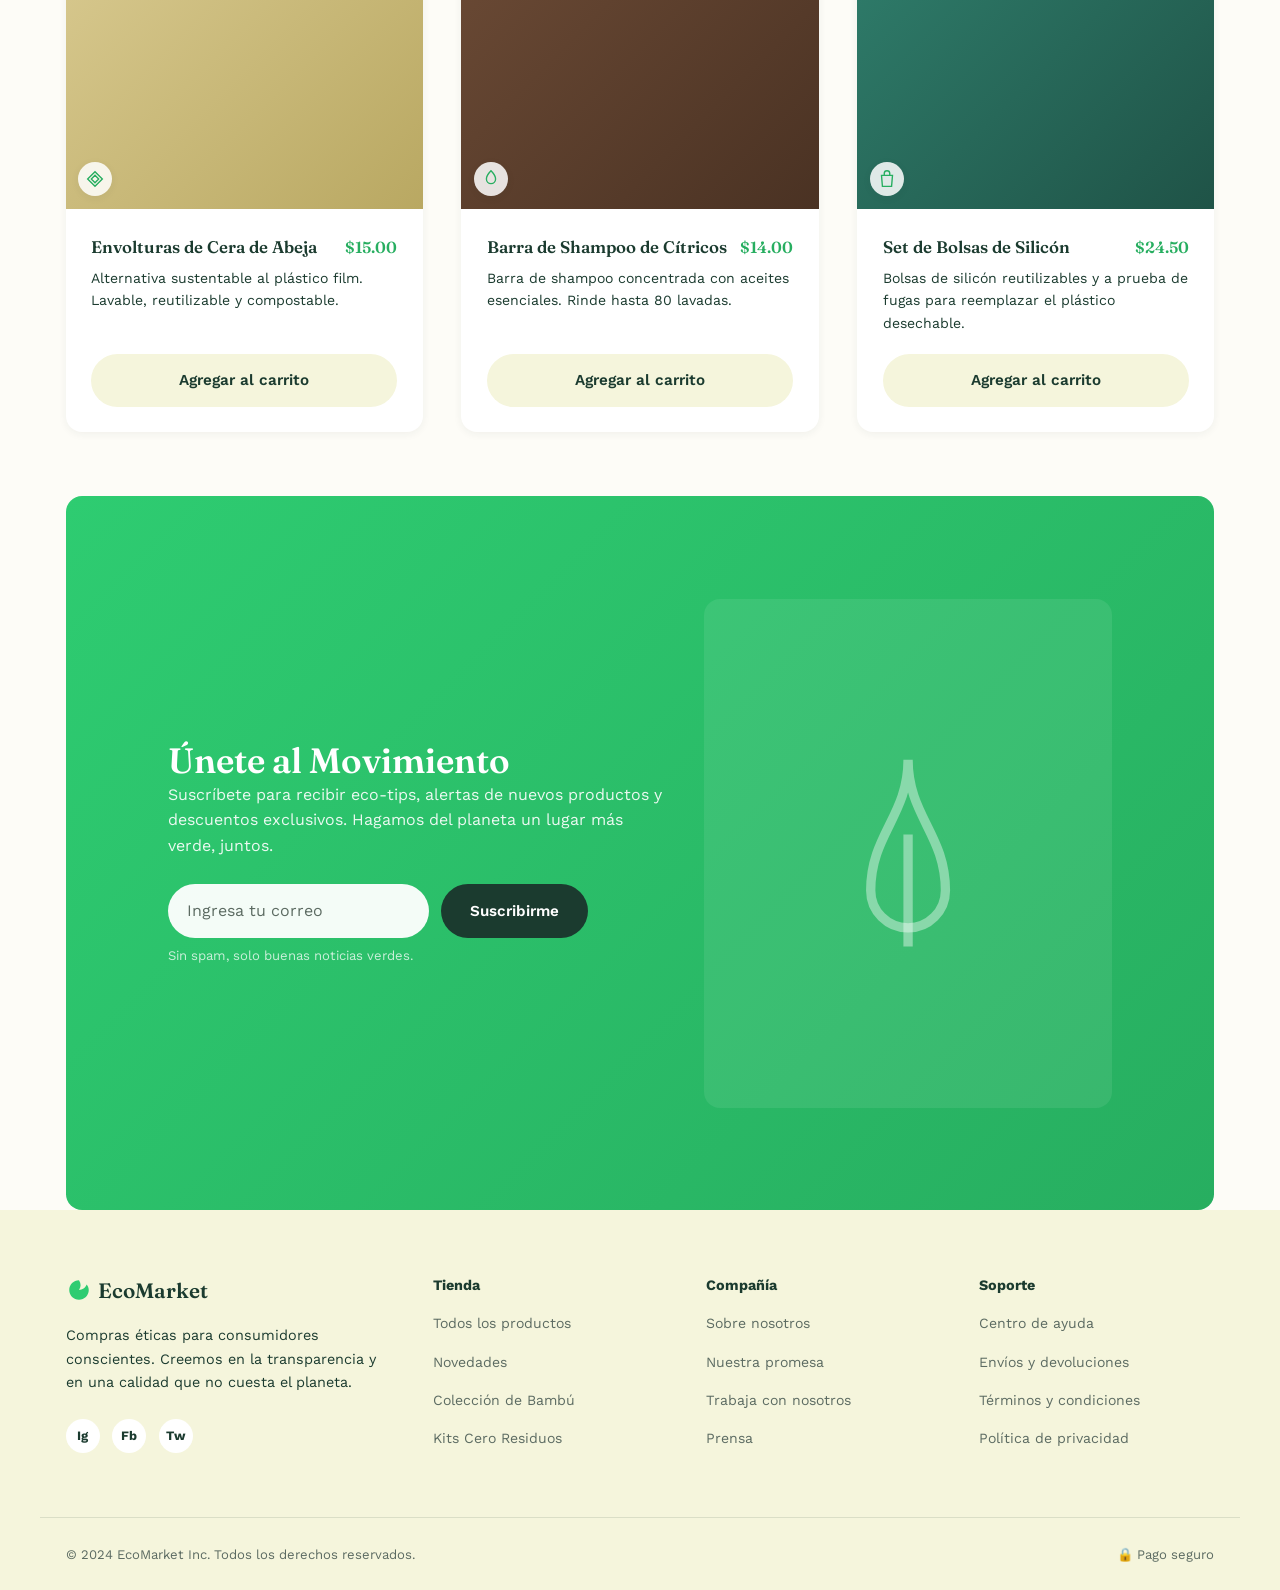
==== commit 7e1178eb: "feat:se realizaron ajustes al codigo de index.html, productos.html, sobre-nosotros.html,y modificaci" ====
--- a/index.html
+++ b/index.html
@@ -29,9 +29,9 @@
       <nav class="nav" aria-label="Navegación principal">
         <ul class="nav__list">
           <li><a href="index.html" class="nav__link nav__link--active">Inicio</a></li>
-          <li><a href="views/productos.html" class="nav__link">Productos</a></li>
-          <li><a href="views/sobre-nosotros.html" class="nav__link">Nosotros</a></li>
-          <li><a href="views/contacto.html" class="nav__link">Contacto</a></li>
+          <li><a href="productos.html" class="nav__link">Productos</a></li>
+          <li><a href="sobre-nosotros.html" class="nav__link">Nosotros</a></li>
+          <li><a href="contacto.html" class="nav__link">Contacto</a></li>
         </ul>
       </nav>
 
@@ -76,14 +76,14 @@
 
             <div class="hero__actions">
 
-                <a href="views/productos.html"
+                <a href="productos.html"
                     class="btn btn--primary">
 
                     Explorar productos
 
                 </a>
 
-                <a href="views/sobre-nosotros.html"
+                <a href="sobre-nosotros.html"
                     class="btn btn--outline">
 
                     Conocer nuestro impacto
@@ -135,14 +135,15 @@
           <h2>Favoritos Destacados</h2>
           <p>Esenciales ecológicos seleccionados especialmente para ti.</p>
         </div>
-        <a href="views/productos.html" class="nav__link" style="font-weight:600; color: var(--color-green-700);">Ver todos los productos →</a>
+        <a href="productos.html" class="nav__link" style="font-weight:600; color: var(--color-green-700);">Ver todos los productos →</a>
       </div>
 
       <div class="product-grid">
 
         <!-- Card 1 -->
         <article class="card">
-          <div class="card__media" style="background: linear-gradient(135deg,#e07a3f,#c85f2c);">
+          <div class="card__media card__media--v1">
+            <img class="card__media-img" src="img/cepillos de bambu1.webp" alt="Set de cepillos de bambú dentro de un frasco de vidrio">
             <span class="badge card__badge">Más vendido</span>
             <input class="favorite__input" type="checkbox" id="fav-1">
             <div class="favorite">
@@ -165,7 +166,8 @@
 
         <!-- Card 2 -->
         <article class="card">
-          <div class="card__media" style="background: linear-gradient(135deg,#f0c98a,#e0a95f);">
+          <div class="card__media card__media--v2">
+            <img class="card__media-img" src="img/products/bolsa-malla-algodon.jpg" alt="Bolsa de malla de algodón con frutas y verduras">
             <input class="favorite__input" type="checkbox" id="fav-2">
             <div class="favorite">
               <label class="favorite__label" for="fav-2" aria-label="Agregar a favoritos">
@@ -187,7 +189,8 @@
 
         <!-- Card 3 -->
         <article class="card">
-          <div class="card__media" style="background: linear-gradient(135deg,#cfd6d2,#a9b6ae);">
+          <div class="card__media card__media--v3">
+            <img class="card__media-img" src="img/products/botella-vidrio.jpg" alt="Botella de vidrio con funda protectora de silicón">
             <span class="badge card__badge">Libre de BPA</span>
             <input class="favorite__input" type="checkbox" id="fav-3">
             <div class="favorite">
@@ -210,7 +213,8 @@
 
         <!-- Card 4 -->
         <article class="card">
-          <div class="card__media" style="background: linear-gradient(135deg,#d8c98f,#b9a862);">
+          <div class="card__media card__media--v4">
+            <img class="card__media-img" src="img/products/envolturas-cera-abeja.jpg" alt="Envolturas de cera de abeja sobre una tabla de madera">
             <input class="favorite__input" type="checkbox" id="fav-4">
             <div class="favorite">
               <label class="favorite__label" for="fav-4" aria-label="Agregar a favoritos">
@@ -232,7 +236,8 @@
 
         <!-- Card 5 -->
         <article class="card">
-          <div class="card__media" style="background: linear-gradient(135deg,#6b4a35,#4a3223);">
+          <div class="card__media card__media--v5">
+            <img class="card__media-img" src="img/products/barra-shampoo-citricos.jpg" alt="Barra de shampoo de cítricos junto a un dispensador">
             <span class="badge card__badge">Libre de plástico</span>
             <input class="favorite__input" type="checkbox" id="fav-5">
             <div class="favorite">
@@ -255,7 +260,8 @@
 
         <!-- Card 6 -->
         <article class="card">
-          <div class="card__media" style="background: linear-gradient(135deg,#2f7d6b,#1f5347);">
+          <div class="card__media card__media--v6">
+            <img class="card__media-img" src="img/products/bolsas-silicon.jpg" alt="Set de bolsas de silicón reutilizables con vegetales adentro">
             <input class="favorite__input" type="checkbox" id="fav-6">
             <div class="favorite">
               <label class="favorite__label" for="fav-6" aria-label="Agregar a favoritos">
@@ -338,7 +344,7 @@
       <div>
         <h4 class="footer__col-title">Compañía</h4>
         <ul class="footer__link-list">
-          <li><a href="views/sobre-nosotros.html" class="footer__link">Sobre nosotros</a></li>
+          <li><a href="sobre-nosotros.html" class="footer__link">Sobre nosotros</a></li>
           <li><a href="#" class="footer__link">Nuestra promesa</a></li>
           <li><a href="#" class="footer__link">Trabaja con nosotros</a></li>
           <li><a href="#" class="footer__link">Prensa</a></li>
@@ -348,7 +354,7 @@
       <div>
         <h4 class="footer__col-title">Soporte</h4>
         <ul class="footer__link-list">
-          <li><a href="views/contacto.html" class="footer__link">Centro de ayuda</a></li>
+          <li><a href="contacto.html" class="footer__link">Centro de ayuda</a></li>
           <li><a href="#" class="footer__link">Envíos y devoluciones</a></li>
           <li><a href="#" class="footer__link">Términos y condiciones</a></li>
           <li><a href="#" class="footer__link">Política de privacidad</a></li>
--- a/css/main.css
+++ b/css/main.css
@@ -110,12 +110,15 @@
   color: var(--color-green-900);
 }
 
+
 h1 { font-size: 2.4rem; }
 h2 { font-size: 1.9rem; }
 h3 { font-size: 1.2rem; }
 
 p {
-  color: var(--color-text-muted);
+  /*color: var(--color-text-muted);*/
+color: var(--color-green-900);
+
 }
 
 /* Clase utilitaria: limita el contenido al ancho máximo y lo centra.
--- a/css/layout.css
+++ b/css/layout.css
@@ -60,6 +60,11 @@
   min-height: 60vh;
   padding: var(--space-5) 0;
   overflow: hidden;
+      background-image: url(../img/hero7.webp);
+    background-size: cover;
+    background-position: center;
+    background-repeat: no-repeat;
+}
 }
 
 .hero__content {
@@ -212,3 +217,184 @@
     text-align: left;
   }
 }
+
+/* ==========================================================================
+   VISTA: CATÁLOGO DE PRODUCTOS
+   ========================================================================== */
+
+/* Barra superior de la página de catálogo: título + buscador */
+.catalog-topbar {
+  display: flex;
+  flex-direction: column;
+  gap: var(--space-3);
+  padding-block: var(--space-4) var(--space-3);
+}
+
+@media (min-width: 900px) {
+  .catalog-topbar {
+    flex-direction: row;
+    align-items: center;
+    justify-content: space-between;
+  }
+}
+
+/* Layout principal: sidebar + grid de productos.
+   Mobile-first: en móvil el sidebar va ARRIBA del grid, en una sola
+   columna (el <aside> pierde el "sticky" ahí porque no aporta nada en
+   una pantalla angosta). Desde 900px se convierte en 2 columnas reales
+   y el sidebar se vuelve sticky para "acompañar el scroll". */
+.catalog-layout {
+  display: grid;
+  grid-template-columns: 1fr;
+  gap: var(--space-4);
+  padding-bottom: var(--space-6);
+}
+
+@media (min-width: 900px) {
+  .catalog-layout {
+    grid-template-columns: 260px 1fr;
+    align-items: start;
+  }
+
+  .catalog-sidebar {
+    position: sticky;
+    top: calc(64px + var(--space-3)); /* debajo del header sticky */
+  }
+}
+
+/* Grid de productos: 1 -> 2 -> 4 columnas, exactamente como pide el
+   requerimiento de la vista Catálogo. */
+.catalog-grid {
+  display: grid;
+  grid-template-columns: 1fr;
+  gap: var(--space-3);
+}
+
+@media (min-width: 640px) {
+  .catalog-grid { grid-template-columns: repeat(2, 1fr); }
+}
+
+@media (min-width: 1200px) {
+  .catalog-grid { grid-template-columns: repeat(4, 1fr); }
+}
+
+/* Paginación visual */
+.pagination {
+  display: flex;
+  justify-content: center;
+  align-items: center;
+  gap: var(--space-1);
+  margin-top: var(--space-5);
+}
+
+/* ==========================================================================
+   VISTA: SOBRE NOSOTROS
+   ========================================================================== */
+
+/* Sección "Historia": imagen + texto en Flexbox, tal como pide el
+   requerimiento explícitamente ("Layout Flexbox"). Se apila en móvil. */
+.story {
+  display: flex;
+  flex-direction: column;
+  gap: var(--space-4);
+  align-items: center;
+  padding-block: var(--space-5);
+}
+
+@media (min-width: 900px) {
+  .story {
+    flex-direction: row;
+  }
+  .story--reverse {
+    flex-direction: row-reverse;
+  }
+}
+
+.story__media,
+.story__content {
+  flex: 1;
+  width: 100%;
+}
+
+/* Lista de principios ecológicos: grid que colapsa de 4 a 2 a 1 columnas */
+.principles-grid {
+  display: grid;
+  grid-template-columns: 1fr;
+  gap: var(--space-4);
+  padding-block: var(--space-4);
+  text-align: center;
+}
+
+@media (min-width: 560px) {
+  .principles-grid { grid-template-columns: repeat(2, 1fr); }
+}
+
+@media (min-width: 1000px) {
+  .principles-grid { grid-template-columns: repeat(4, 1fr); }
+}
+
+/* Carrusel de testimonios 100% CSS: scroll-snap horizontal.
+   El navegador se encarga del "arrastre"/scroll; nosotros solo le
+   decimos dónde debe "encajar" cada tarjeta. */
+.carousel {
+  display: flex;
+  gap: var(--space-3);
+  overflow-x: auto;
+  scroll-snap-type: x mandatory;
+  padding-block: var(--space-3);
+  scrollbar-width: thin;
+}
+
+.carousel__slide {
+  flex: 0 0 85%;
+  scroll-snap-align: start;
+  scroll-margin-left: var(--space-3);
+}
+
+@media (min-width: 700px) {
+  .carousel__slide { flex-basis: 45%; }
+}
+
+@media (min-width: 1100px) {
+  .carousel__slide { flex-basis: 31%; }
+}
+
+/* Puntos de navegación del carrusel: son <a href="#slide-id">.
+   Al hacer clic, el navegador desplaza el contenedor con scroll-snap
+   hasta esa tarjeta — sin una sola línea de JavaScript. */
+.carousel__dots {
+  display: flex;
+  justify-content: center;
+  gap: var(--space-1);
+  margin-top: var(--space-2);
+}
+
+/* ==========================================================================
+   VISTA: CONTACTO
+   ========================================================================== */
+
+.contact-layout {
+  display: grid;
+  grid-template-columns: 1fr;
+  gap: var(--space-4);
+  padding-block: var(--space-5);
+}
+
+@media (min-width: 900px) {
+  .contact-layout {
+    grid-template-columns: 1.1fr 0.9fr;
+    align-items: start;
+  }
+}
+
+.contact-form {
+  display: flex;
+  flex-direction: column;
+  gap: var(--space-3);
+}
+
+.contact-info__cards {
+  display: grid;
+  grid-template-columns: 1fr 1fr;
+  gap: var(--space-2);
+}
--- a/css/components.css
+++ b/css/components.css
@@ -0,0 +1,846 @@
+/* ==========================================================================
+   COMPONENTS.CSS
+   Piezas reutilizables: logo, botones, tarjetas de producto, badges,
+   favoritos (truco CSS puro), inputs, iconos sociales.
+   ========================================================================== */
+
+/* --------------------------------------------------------------------------
+   LOGO
+   -------------------------------------------------------------------------- */
+.logo {
+  display: inline-flex;
+  align-items: center;
+  gap: var(--space-1);
+  font-family: var(--font-display);
+  font-weight: 600;
+  font-size: 1.3rem;
+  color: var(--color-green-900);
+}
+
+.logo__mark {
+  width: 26px;
+  height: 26px;
+  color: var(--color-green-500);
+}
+
+/* --------------------------------------------------------------------------
+   NAVEGACIÓN
+   -------------------------------------------------------------------------- */
+.nav__link {
+  font-size: 0.95rem;
+  font-weight: 500;
+  color: var(--color-text);
+  padding-block: var(--space-1);
+  border-bottom: 2px solid transparent;
+  transition: border-color 0.2s ease, color 0.2s ease;
+}
+
+.nav__link:hover,
+.nav__link--active {
+  color: var(--color-green-700);
+  border-color: var(--color-green-500);
+}
+
+.icon-btn {
+  display: inline-flex;
+  align-items: center;
+  justify-content: center;
+  width: 40px;
+  height: 40px;
+  border-radius: var(--radius-full);
+  color: var(--color-text);
+  position: relative;
+  transition: background-color 0.2s ease;
+}
+
+.icon-btn:hover {
+  background-color: var(--color-beige);
+}
+
+.icon-btn__badge {
+  position: absolute;
+  top: 2px;
+  right: 2px;
+  background-color: var(--color-green-500);
+  color: #fff;
+  font-size: 0.65rem;
+  font-weight: 700;
+  width: 16px;
+  height: 16px;
+  border-radius: 50%;
+  display: flex;
+  align-items: center;
+  justify-content: center;
+}
+
+/* --------------------------------------------------------------------------
+   BOTONES
+   Un solo componente .btn con dos variantes (--primary / --outline).
+   Así evitamos duplicar estilos y mantenemos la especificidad baja.
+   -------------------------------------------------------------------------- */
+.btn {
+  display: inline-flex;
+  align-items: center;
+  justify-content: center;
+  gap: var(--space-1);
+  padding: 0.9rem 1.8rem;
+  border-radius: var(--radius-full);
+  font-weight: 600;
+  font-size: 0.95rem;
+  cursor: pointer;
+  transition: transform 0.2s ease, background-color 0.2s ease, box-shadow 0.2s ease;
+}
+
+.btn--primary {
+  background-color: var(--color-green-500);
+  color: #fff;
+}
+
+.btn--primary:hover {
+  background-color: var(--color-green-700);
+  transform: translateY(-2px);
+  box-shadow: 0 10px 20px rgba(46, 204, 113, 0.35);
+}
+
+.btn--outline {
+  background-color: rgba(255, 255, 255, 0.1);
+  color: #fff;
+  border: 1.5px solid rgba(255, 255, 255, 0.7);
+}
+
+.btn--outline:hover {
+  background-color: rgba(255, 255, 255, 0.15);
+}
+
+.btn--block {
+  width: 100%;
+}
+
+.btn--ghost {
+  background-color: var(--color-beige);
+  color: var(--color-green-900);
+}
+
+.btn--ghost:hover {
+  background-color: var(--color-green-500);
+  color: #fff;
+}
+
+/* --------------------------------------------------------------------------
+   BADGE (etiqueta flotante "Best Seller", "BPA Free"...)
+   -------------------------------------------------------------------------- */
+.badge {
+  display: inline-block;
+  font-size: 0.72rem;
+  font-weight: 700;
+  letter-spacing: 0.02em;
+  padding: 0.35rem 0.8rem;
+  border-radius: var(--radius-full);
+  background-color: rgba(255, 255, 255, 0.9);
+  color: var(--color-green-900);
+}
+
+.hero__badge {
+  background-color: rgba(255, 255, 255, 0.15);
+  color: #fff;
+  border: 1px solid rgba(255, 255, 255, 0.4);
+}
+
+/* --------------------------------------------------------------------------
+   FILTER PILLS
+   Truco 100% CSS: cada pill es un <label> ligado a un <input type="radio">
+   oculto. Al marcarse (:checked) usamos el selector de hermano "+" para
+   cambiar el estilo del label. CERO JavaScript necesario.
+   -------------------------------------------------------------------------- */
+.filter-pill__input {
+  position: absolute;
+  opacity: 0;
+  pointer-events: none;
+}
+
+.filter-pill__label {
+  display: inline-flex;
+  padding: 0.6rem 1.4rem;
+  border-radius: var(--radius-full);
+  border: 1.5px solid var(--color-border);
+  font-size: 0.9rem;
+  font-weight: 500;
+  color: var(--color-text);
+  cursor: pointer;
+  white-space: nowrap;
+  transition: background-color 0.2s ease, color 0.2s ease, border-color 0.2s ease;
+}
+
+.filter-pill__input:checked + .filter-pill__label {
+  background-color: var(--color-green-500);
+  border-color: var(--color-green-500);
+  color: #fff;
+}
+
+.filter-pill__label:hover {
+  border-color: var(--color-green-500);
+}
+
+/* --------------------------------------------------------------------------
+   PRODUCT CARD
+   -------------------------------------------------------------------------- */
+.card {
+  background-color: var(--color-surface);
+  border-radius: var(--radius-md);
+  overflow: hidden;
+  box-shadow: var(--shadow-card);
+  display: flex;
+  flex-direction: column;
+}
+
+.card__media {
+  position: relative;
+  aspect-ratio: 4 / 3;
+  display: flex;
+  align-items: center;
+  justify-content: center;
+}
+
+/* Foto real del producto. Se coloca ENCIMA del degradado de
+   .card__media (que actúa como color de "carga"/fallback si la imagen
+   tarda o no existe) y ocupa todo el espacio con object-fit: cover para
+   no deformarse sin importar la proporción del archivo. */
+.card__media-img {
+  position: absolute;
+  inset: 0;
+  width: 100%;
+  height: 100%;
+  object-fit: cover;
+}
+
+/* El ícono SVG se conserva, pero ahora vive como un pequeño sello
+   decorativo en la esquina (no como protagonista), ya que la foto real
+   ocupa el centro de la tarjeta. */
+.card__media-icon {
+  position: absolute;
+  bottom: var(--space-2);
+  left: var(--space-2);
+  width: 34px;
+  height: 34px;
+  padding: 6px;
+  border-radius: 50%;
+  background-color: rgba(255, 255, 255, 0.85);
+  color: var(--color-green-700);
+  box-shadow: var(--shadow-card);
+}
+
+.card__badge {
+  position: absolute;
+  top: var(--space-2);
+  left: var(--space-2);
+}
+
+.card__body {
+  padding: var(--space-3);
+  display: flex;
+  flex-direction: column;
+  gap: var(--space-1);
+  flex: 1;
+}
+
+.card__top-row {
+  display: flex;
+  justify-content: space-between;
+  align-items: baseline;
+  gap: var(--space-2);
+}
+
+.card__title {
+  font-size: 1.05rem;
+}
+
+.card__price {
+  font-family: var(--font-display);
+  font-weight: 600;
+  color: var(--color-green-700);
+  white-space: nowrap;
+}
+
+.card__desc {
+  font-size: 0.88rem;
+  flex: 1;
+}
+
+.card .btn {
+  margin-top: var(--space-2);
+}
+
+/* --------------------------------------------------------------------------
+   FAVORITO (corazón) — otro truco CSS puro con checkbox oculto.
+   El SVG "relleno" y el SVG "contorno" se superponen; alternamos su
+   opacidad según :checked, sin ninguna línea de JavaScript.
+   -------------------------------------------------------------------------- */
+.favorite {
+  position: absolute;
+  top: var(--space-2);
+  right: var(--space-2);
+}
+
+.favorite__input {
+  position: absolute;
+  opacity: 0;
+  pointer-events: none;
+}
+
+.favorite__label {
+  display: inline-flex;
+  align-items: center;
+  justify-content: center;
+  width: 36px;
+  height: 36px;
+  border-radius: 50%;
+  background-color: rgba(255, 255, 255, 0.9);
+  cursor: pointer;
+  transition: transform 0.15s ease;
+}
+
+.favorite__label:hover {
+  transform: scale(1.08);
+}
+
+.favorite__icon-outline,
+.favorite__icon-filled {
+  grid-area: 1 / 1;
+  width: 18px;
+  height: 18px;
+}
+
+.favorite__label {
+  display: grid;
+}
+
+.favorite__icon-filled {
+  color: #e74c3c;
+  opacity: 0;
+  transition: opacity 0.15s ease;
+}
+
+.favorite__icon-outline {
+  color: var(--color-text);
+  opacity: 1;
+  transition: opacity 0.15s ease;
+}
+
+.favorite__input:checked ~ .favorite__label .favorite__icon-filled {
+  opacity: 1;
+}
+
+.favorite__input:checked ~ .favorite__label .favorite__icon-outline {
+  opacity: 0;
+}
+
+/* --------------------------------------------------------------------------
+   NEWSLETTER (caja verde)
+   -------------------------------------------------------------------------- */
+.newsletter {
+  background: linear-gradient(135deg, var(--color-green-500), var(--color-green-700));
+}
+
+.newsletter__title {
+  color: #fff;
+}
+
+.newsletter__text {
+  color: rgba(255, 255, 255, 0.9);
+}
+
+.newsletter__input {
+  flex: 1;
+  padding: 0.9rem 1.2rem;
+  border-radius: var(--radius-full);
+  background-color: rgba(255, 255, 255, 0.95);
+  color: var(--color-text);
+}
+
+.newsletter__input::placeholder {
+  color: var(--color-text-muted);
+}
+
+.newsletter__note {
+  color: rgba(255, 255, 255, 0.75);
+  font-size: 0.82rem;
+  margin-top: var(--space-1);
+}
+
+.newsletter__art {
+  display: none;
+  align-items: center;
+  justify-content: center;
+  aspect-ratio: 4 / 5;
+  border-radius: var(--radius-md);
+  background-color: rgba(255, 255, 255, 0.08);
+}
+
+.newsletter__art svg {
+  width: 55%;
+  height: 55%;
+  color: rgba(255, 255, 255, 0.4);
+}
+
+@media (min-width: 900px) {
+  .newsletter__art {
+    display: flex;
+  }
+}
+
+/* --------------------------------------------------------------------------
+   FOOTER (tipografía y redes sociales)
+   -------------------------------------------------------------------------- */
+.footer__about {
+  font-size: 0.9rem;
+  max-width: 320px;
+}
+
+.footer__col-title {
+  font-family: var(--font-body);
+  font-weight: 700;
+  font-size: 0.9rem;
+  color: var(--color-green-900);
+  margin-bottom: var(--space-2);
+}
+
+.footer__link-list {
+  display: flex;
+  flex-direction: column;
+  gap: var(--space-2);
+}
+
+.footer__link {
+  font-size: 0.88rem;
+  color: var(--color-text-muted);
+  transition: color 0.2s ease;
+}
+
+.footer__link:hover {
+  color: var(--color-green-700);
+}
+
+.social-list {
+  display: flex;
+  gap: var(--space-2);
+  margin-top: var(--space-3);
+}
+
+.social-icon {
+  display: inline-flex;
+  align-items: center;
+  justify-content: center;
+  width: 34px;
+  height: 34px;
+  border-radius: 50%;
+  background-color: #fff;
+  font-size: 0.8rem;
+  font-weight: 700;
+  color: var(--color-green-900);
+}
+
+.footer__bottom p,
+.footer__bottom .secure {
+  font-size: 0.82rem;
+  color: var(--color-text-muted);
+}
+
+.secure {
+  display: inline-flex;
+  align-items: center;
+  gap: 0.35rem;
+}
+
+/* ==========================================================================
+   CATÁLOGO — sidebar, buscador, badges de stock, favoritos con :target,
+   paginación
+   ========================================================================== */
+
+.sidebar-panel {
+  background-color: var(--color-surface);
+  border: 1px solid var(--color-border);
+  border-radius: var(--radius-md);
+  padding: var(--space-3);
+  margin-bottom: var(--space-3);
+}
+
+.sidebar-panel__title {
+  font-size: 1rem;
+  margin-bottom: var(--space-2);
+}
+
+.check-option {
+  display: flex;
+  align-items: center;
+  gap: var(--space-1);
+  padding-block: 0.35rem;
+  font-size: 0.92rem;
+  cursor: pointer;
+}
+
+.check-option input {
+  accent-color: var(--color-green-500);
+  width: 16px;
+  height: 16px;
+}
+
+.range-input {
+  width: 100%;
+  accent-color: var(--color-green-500);
+  margin-block: var(--space-2);
+}
+
+.range-labels {
+  display: flex;
+  justify-content: space-between;
+  font-size: 0.8rem;
+  color: var(--color-text-muted);
+}
+
+.search-bar {
+  display: flex;
+  align-items: center;
+  gap: var(--space-1);
+  background-color: var(--color-surface);
+  border: 1px solid var(--color-border);
+  border-radius: var(--radius-full);
+  padding: 0.7rem 1.2rem;
+  max-width: 340px;
+}
+
+.search-bar input {
+  flex: 1;
+  font-size: 0.9rem;
+}
+
+.search-bar svg {
+  color: var(--color-text-muted);
+  flex-shrink: 0;
+}
+
+/* Etiqueta de stock. Una sola clase base + modificador para "agotado",
+   así reutilizamos el mismo componente visual. */
+.stock-tag {
+  font-size: 0.75rem;
+  font-weight: 600;
+  padding: 0.25rem 0.7rem;
+  border-radius: var(--radius-full);
+  background-color: #e6f7ec;
+  color: var(--color-green-700);
+}
+
+.stock-tag--out {
+  background-color: #fbe7e7;
+  color: #c0392b;
+}
+
+/* Favorito con :target — técnica distinta a la del Home (que usa
+   checkbox + :checked). Aquí el corazón es un <a href="#fav-N">. Al
+   hacer clic, la URL gana el fragmento #fav-N y el navegador marca ese
+   elemento como :target, así podemos cambiarle el color sin JS.
+   Nota didáctica: a diferencia del checkbox, solo UN :target puede
+   estar activo a la vez en toda la página (es la naturaleza del
+   fragmento de URL), así que esta técnica es ideal para practicar el
+   selector, aunque en un catálogo real conviene la técnica de checkbox. */
+.favorite--target {
+  position: absolute;
+  top: var(--space-2);
+  right: var(--space-2);
+  width: 36px;
+  height: 36px;
+  display: flex;
+  align-items: center;
+  justify-content: center;
+  border-radius: 50%;
+  background-color: rgba(255, 255, 255, 0.9);
+  color: var(--color-text);
+  transition: color 0.15s ease, transform 0.15s ease;
+}
+
+.favorite--target:target,
+.favorite--target:active {
+  color: #e74c3c;
+  transform: scale(1.15);
+}
+
+/* Paginación */
+.page-btn {
+  display: inline-flex;
+  align-items: center;
+  justify-content: center;
+  min-width: 40px;
+  height: 40px;
+  padding-inline: 0.6rem;
+  border-radius: var(--radius-full);
+  border: 1px solid var(--color-border);
+  font-weight: 600;
+  font-size: 0.9rem;
+  color: var(--color-text);
+  transition: background-color 0.2s ease, color 0.2s ease, border-color 0.2s ease;
+}
+
+.page-btn:hover {
+  border-color: var(--color-green-500);
+  color: var(--color-green-700);
+}
+
+.page-btn--active {
+  background-color: var(--color-green-500);
+  border-color: var(--color-green-500);
+  color: #fff;
+}
+
+.page-btn--ellipsis {
+  border-color: transparent;
+  color: var(--color-text-muted);
+  cursor: default;
+}
+
+/* ==========================================================================
+   SOBRE NOSOTROS — principios ecológicos, testimonios/carrusel
+   ========================================================================== */
+
+.principle {
+  display: flex;
+  flex-direction: column;
+  align-items: center;
+  gap: var(--space-2);
+}
+
+.principle__icon {
+  width: 56px;
+  height: 56px;
+  display: flex;
+  align-items: center;
+  justify-content: center;
+  border-radius: var(--radius-md);
+  background-color: var(--color-beige);
+  color: var(--color-green-700);
+}
+
+.principle__icon svg {
+  width: 26px;
+  height: 26px;
+}
+
+.principle__title {
+  font-family: var(--font-body);
+  font-weight: 700;
+  font-size: 0.98rem;
+}
+
+.principle__desc {
+  font-size: 0.85rem;
+}
+
+.testimonial {
+  background-color: var(--color-surface);
+  border-radius: var(--radius-md);
+  padding: var(--space-3);
+  height: 100%;
+  box-shadow: var(--shadow-card);
+  display: flex;
+  flex-direction: column;
+  gap: var(--space-2);
+}
+
+.testimonial__stars {
+  color: #f0b429;
+  letter-spacing: 2px;
+  font-size: 0.9rem;
+}
+
+.testimonial__quote {
+  font-style: italic;
+  font-size: 0.92rem;
+}
+
+.testimonial__author {
+  display: flex;
+  align-items: center;
+  gap: var(--space-2);
+  margin-top: auto;
+}
+
+.testimonial__avatar {
+  width: 40px;
+  height: 40px;
+  border-radius: 50%;
+  display: flex;
+  align-items: center;
+  justify-content: center;
+  color: #fff;
+  font-weight: 700;
+  font-size: 0.85rem;
+  flex-shrink: 0;
+}
+
+.testimonial__name {
+  font-weight: 700;
+  font-size: 0.88rem;
+  color: var(--color-text);
+}
+
+.testimonial__location {
+  font-size: 0.78rem;
+}
+
+.carousel__dot {
+  width: 10px;
+  height: 10px;
+  border-radius: 50%;
+  background-color: var(--color-border);
+  display: inline-block;
+  transition: background-color 0.2s ease, transform 0.2s ease;
+}
+
+.carousel__dot:hover,
+.carousel__dot:focus-visible {
+  background-color: var(--color-green-500);
+  transform: scale(1.2);
+}
+
+/* ==========================================================================
+   CONTACTO — formulario con validación visual, tarjeta de mapa,
+   tarjetas de info
+   ========================================================================== */
+
+.field {
+  display: flex;
+  flex-direction: column;
+  gap: 0.4rem;
+}
+
+.field__label {
+  font-size: 0.88rem;
+  font-weight: 600;
+  color: var(--color-text);
+}
+
+.field input,
+.field textarea {
+  border: 1.5px solid var(--color-border);
+  border-radius: var(--radius-sm);
+  padding: 0.8rem 1rem;
+  font-size: 0.92rem;
+  background-color: var(--color-surface);
+  color: var(--color-text);
+  transition: border-color 0.2s ease, box-shadow 0.2s ease;
+}
+
+.field textarea {
+  resize: vertical;
+  min-height: 120px;
+  font-family: var(--font-body);
+}
+
+/* Validación visual con :valid/:invalid — pedida explícitamente por la
+   especificación. El truco de buena práctica es combinarla con
+   :not(:placeholder-shown) para que el borde NO se ponga rojo en un
+   campo vacío que el usuario todavía no ha tocado; solo reacciona
+   cuando ya hay contenido escrito. */
+.field input:not(:placeholder-shown):invalid,
+.field textarea:not(:placeholder-shown):invalid {
+  border-color: #e74c3c;
+}
+
+.field input:not(:placeholder-shown):valid,
+.field textarea:not(:placeholder-shown):valid {
+  border-color: var(--color-green-500);
+}
+
+.field input:focus,
+.field textarea:focus {
+  border-color: var(--color-green-700);
+  box-shadow: 0 0 0 3px rgba(46, 204, 113, 0.15);
+}
+
+.map-card {
+  position: relative;
+  aspect-ratio: 16 / 10;
+  border-radius: var(--radius-md);
+  overflow: hidden;
+  background: linear-gradient(160deg, #3a3f3d, #14171a);
+  color: #fff;
+  display: flex;
+  align-items: flex-end;
+  padding: var(--space-3);
+}
+
+.map-card__grid {
+  position: absolute;
+  inset: 0;
+  background-image:
+    linear-gradient(rgba(255,255,255,.08) 1px, transparent 1px),
+    linear-gradient(90deg, rgba(255,255,255,.08) 1px, transparent 1px);
+  background-size: 28px 28px;
+  opacity: .6;
+}
+
+.map-card__pin {
+  position: absolute;
+  top: 42%;
+  left: 48%;
+  width: 34px;
+  height: 34px;
+  transform: translate(-50%, -50%);
+  color: #fff;
+}
+
+.map-card__info {
+  position: relative;
+  z-index: 1;
+}
+
+.info-card {
+  background-color: var(--color-surface);
+  border: 1px solid var(--color-border);
+  border-radius: var(--radius-md);
+  padding: var(--space-3);
+  display: flex;
+  flex-direction: column;
+  gap: var(--space-1);
+}
+
+.info-card svg {
+  color: var(--color-green-700);
+  width: 20px;
+  height: 20px;
+}
+
+.info-card__title {
+  font-weight: 700;
+  font-size: 0.92rem;
+}
+
+.info-card__value {
+  font-size: 0.85rem;
+}
+
+/* Variantes de color para .card__media (evita estilos inline por cada tarjeta) */
+.card__media--v1 { background: linear-gradient(135deg, #e07a3f,#c85f2c); }
+.card__media--v2 { background: linear-gradient(135deg, #f0c98a,#e0a95f); }
+.card__media--v3 { background: linear-gradient(135deg, #cfd6d2,#a9b6ae); }
+.card__media--v4 { background: linear-gradient(135deg, #d8c98f,#b9a862); }
+.card__media--v5 { background: linear-gradient(135deg, #6b4a35,#4a3223); }
+.card__media--v6 { background: linear-gradient(135deg, #2f7d6b,#1f5347); }
+.card__media--v7 { background: linear-gradient(135deg, #2b2b2b,#111); }
+.card__media--v8 { background: linear-gradient(135deg, #1f5347,#0f2a23); }
+.card__media--v9 { background: linear-gradient(135deg, #f0e0c0,#e0cf9e); }
+.card__media--v10 { background: linear-gradient(135deg, #274b3f,#122822); }
+.card__media--v11 { background: linear-gradient(135deg, #c9ccc9,#9aa19c); }
+.card__media--v12 { background: linear-gradient(135deg, #3d6b52,#1c3e2d); }
+.card__media--v13 { background: linear-gradient(135deg, #3a5c4d,#1e3129); }
+.card__media--v14 { background: linear-gradient(135deg, #e7e2da,#c9c2b4); }
+.card__media--v15 { background: linear-gradient(135deg, #8a7a63,#5c4f3d); }
+.card__media--v16 { background: linear-gradient(135deg, #d9c9a8,#b6a37a); }
+.card__media--v17 { background: linear-gradient(135deg, #e6a15c,#c67c34); }
+.card__media--v18 { background: linear-gradient(135deg, #264a3d,#0d211a); }
+.card__media--v19 { background: linear-gradient(135deg, #b0b8b2,#7f8a83); }
+.card__media--v20 { background: linear-gradient(135deg, #5b7a63,#31473a); }
+.card__media--v21 { background: linear-gradient(135deg, #efd9b4,#d9b97c); }
+.card__media--v22 { background: linear-gradient(135deg, #3f6b57,#1d3e30); }
+.card__media--v23 { background: linear-gradient(135deg, #cbb994,#a08d63); }
+.card__media--v24 { background: linear-gradient(135deg, #4a6d5c,#233f33); }
+.card__media--v25 { background: linear-gradient(135deg, #e2c08d,#c69c5c); }
+.card__media--v26 { background: linear-gradient(135deg, #345c4a,#152e24); }
--- a/css/animations.css
+++ b/css/animations.css
@@ -0,0 +1,131 @@
+/* ==========================================================================
+   ANIMATIONS.CSS
+   Keyframes y transiciones. Se guardan aparte para poder desactivarlas
+   o ajustarlas sin tocar la estructura (layout.css) ni el look
+   (components.css).
+   ========================================================================== */
+
+/* --------------------------------------------------------------------------
+   HOVER: tarjeta de producto se "eleva"
+   Combinamos transform (translateY) + box-shadow más grande. La
+   transición ya vive en .card__media/.card en components; aquí solo
+   definimos el estado hover para mantener animations.css como la única
+   fuente de "movimiento" del sitio.
+   -------------------------------------------------------------------------- */
+.card {
+  transition: transform 0.3s ease, box-shadow 0.3s ease;
+}
+
+.card:hover {
+  transform: translateY(-6px);
+  box-shadow: var(--shadow-card-hover);
+}
+
+/* --------------------------------------------------------------------------
+   HOVER: iconos sociales del footer, efecto "scale"
+   -------------------------------------------------------------------------- */
+.social-icon {
+  transition: transform 0.25s ease, background-color 0.25s ease;
+}
+
+.social-icon:hover {
+  transform: scale(1.15);
+  background-color: var(--color-green-500);
+  color: #fff;
+}
+
+/* --------------------------------------------------------------------------
+   ENTRADA SUAVE del contenido del Hero al cargar la página
+   -------------------------------------------------------------------------- */
+@keyframes fade-slide-up {
+  from {
+    opacity: 0;
+    transform: translateY(18px);
+  }
+  to {
+    opacity: 1;
+    transform: translateY(0);
+  }
+}
+
+.hero__content > * {
+  animation: fade-slide-up 0.7s ease both;
+}
+
+.hero__content > *:nth-child(1) { animation-delay: 0.05s; }
+.hero__content > *:nth-child(2) { animation-delay: 0.15s; }
+.hero__content > *:nth-child(3) { animation-delay: 0.25s; }
+.hero__content > *:nth-child(4) { animation-delay: 0.35s; }
+
+/* --------------------------------------------------------------------------
+   Botón primario: pequeño "pulso" de sombra al pasar el mouse
+   (la transformación base ya está en components.css, aquí reforzamos
+   el timing para que se sienta orgánico, no mecánico)
+   -------------------------------------------------------------------------- */
+.btn {
+  transition: transform 0.25s cubic-bezier(0.34, 1.56, 0.64, 1),
+              box-shadow 0.25s ease,
+              background-color 0.25s ease;
+}
+
+/* --------------------------------------------------------------------------
+   Accesibilidad: si el usuario pidió "reducir movimiento" en su sistema
+   operativo, apagamos todas las animaciones/transiciones.
+   -------------------------------------------------------------------------- */
+@media (prefers-reduced-motion: reduce) {
+  *,
+  *::before,
+  *::after {
+    animation-duration: 0.001ms !important;
+    animation-iteration-count: 1 !important;
+    transition-duration: 0.001ms !important;
+  }
+}
+
+/* --------------------------------------------------------------------------
+   Tarjeta de testimonio: mismo criterio que .card (elevar + sombra),
+   pero un poco más sutil porque son tarjetas más chicas.
+   -------------------------------------------------------------------------- */
+.testimonial {
+  transition: transform 0.3s ease, box-shadow 0.3s ease;
+}
+
+.testimonial:hover {
+  transform: translateY(-4px) scale(1.01);
+  box-shadow: var(--shadow-card-hover);
+}
+
+/* --------------------------------------------------------------------------
+   Scroll suave dentro del carrusel CSS al navegar con los dots (#anclas)
+   -------------------------------------------------------------------------- */
+.carousel {
+  scroll-behavior: smooth;
+}
+
+/* --------------------------------------------------------------------------
+   Iconos de "principios ecológicos": pequeño giro + color al hover,
+   igual que pide la vista "Sobre Nosotros" (efecto visual al pasar
+   el mouse sobre las tarjetas)
+   -------------------------------------------------------------------------- */
+.principle__icon {
+  transition: transform 0.3s ease, background-color 0.3s ease, color 0.3s ease;
+}
+
+.principle:hover .principle__icon {
+  transform: rotate(-6deg) scale(1.08);
+  background-color: var(--color-green-500);
+  color: #fff;
+}
+
+/* --------------------------------------------------------------------------
+   Botones de paginación y favoritos ya usan transition en components.css;
+   aquí solo agregamos un pequeño "pop" a los puntos del carrusel activos.
+   -------------------------------------------------------------------------- */
+.map-card__pin {
+  animation: pin-bounce 2.4s ease-in-out infinite;
+}
+
+@keyframes pin-bounce {
+  0%, 100% { transform: translate(-50%, -50%); }
+  50% { transform: translate(-50%, -58%); }
+}
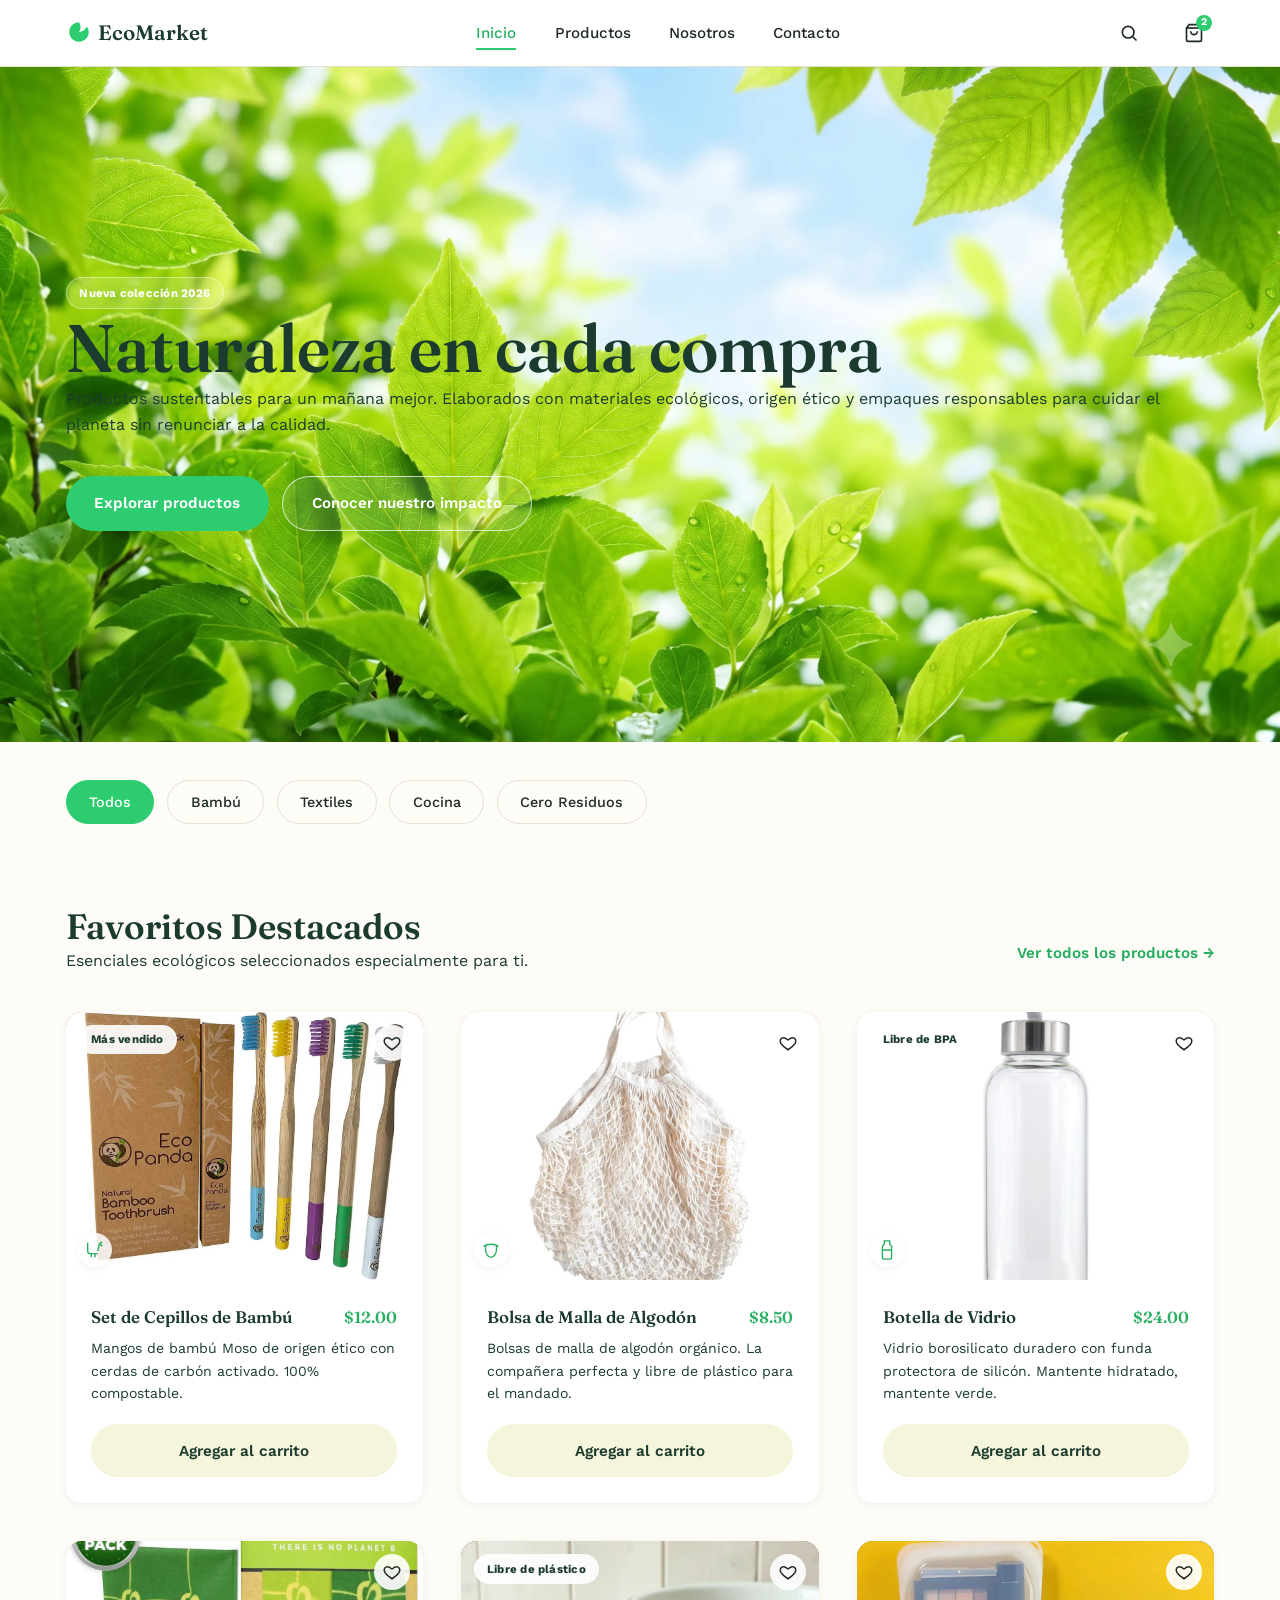
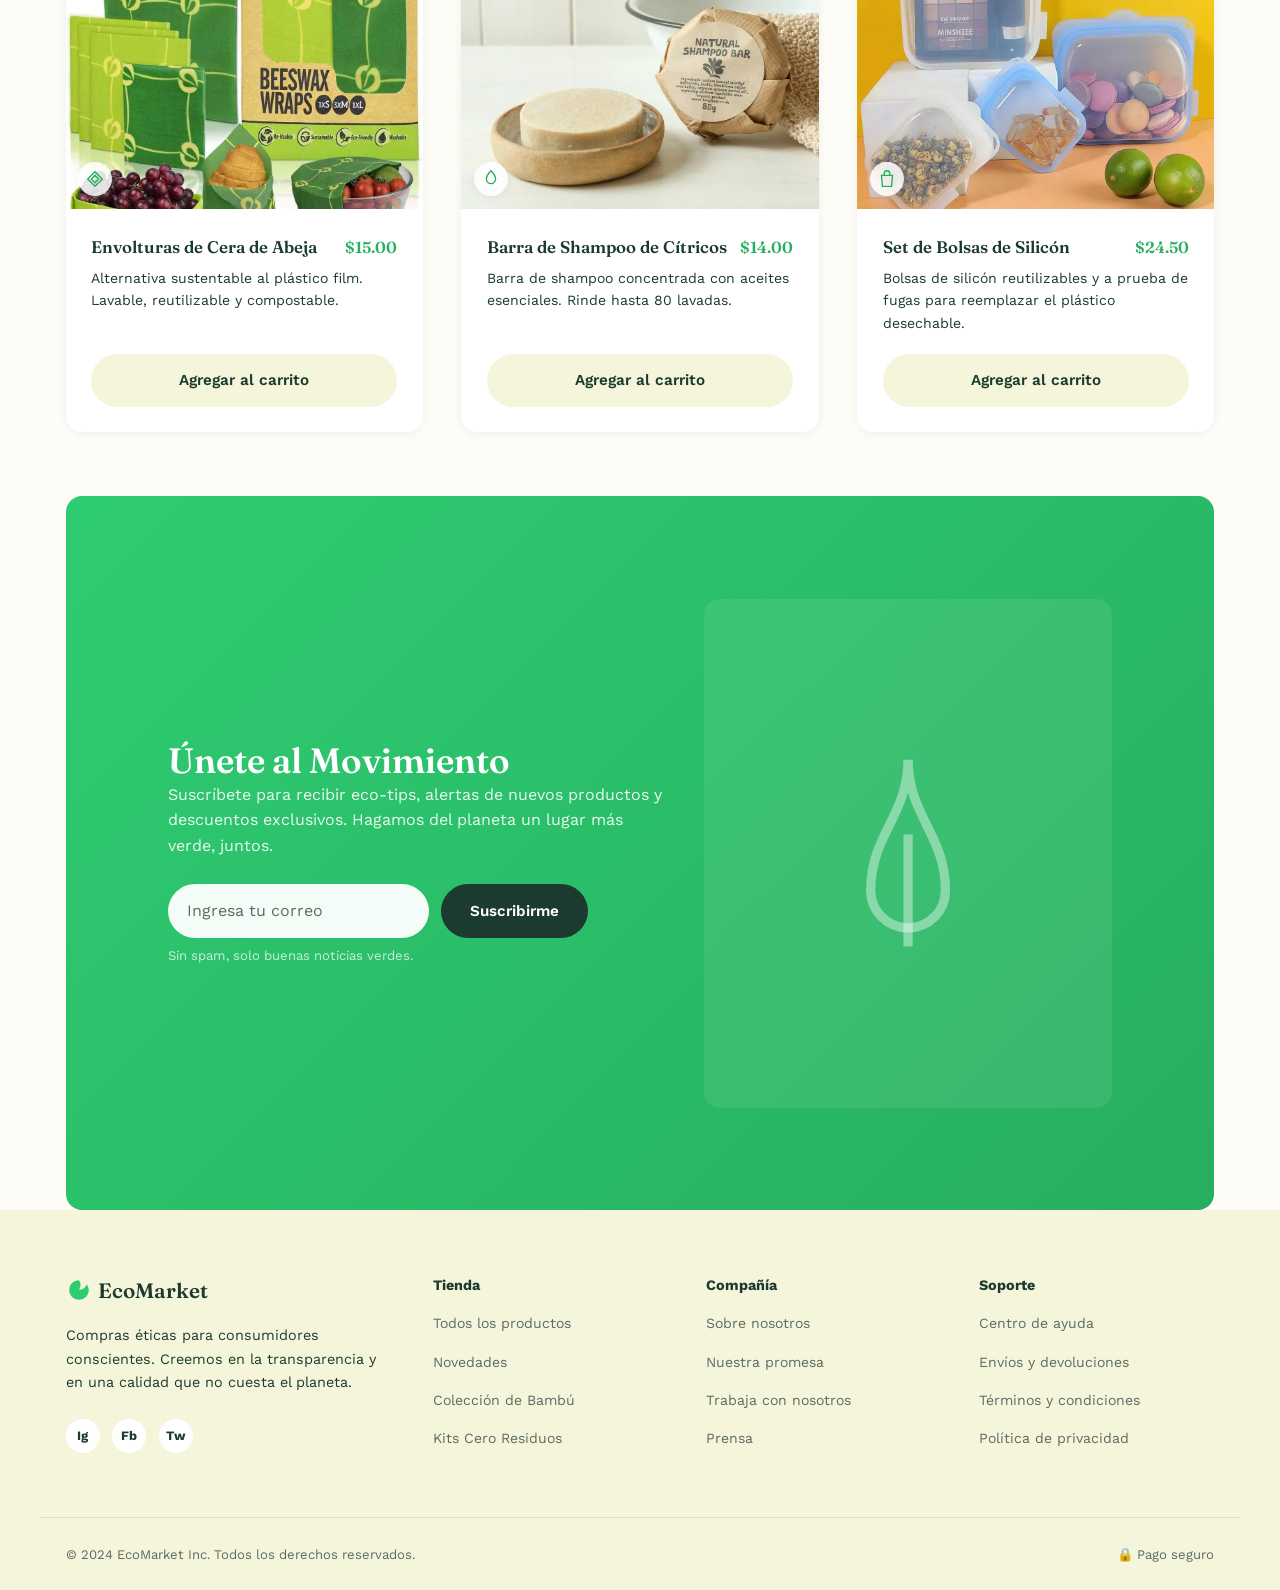
==== commit e8e2fd56: "feat:se realizaron ajustes al codigo de contacto.html, productos.html, y se realizo adecuacion de im" ====
--- a/index.html
+++ b/index.html
@@ -167,7 +167,7 @@
         <!-- Card 2 -->
         <article class="card">
           <div class="card__media card__media--v2">
-            <img class="card__media-img" src="img/products/bolsa-malla-algodon.jpg" alt="Bolsa de malla de algodón con frutas y verduras">
+            <img class="card__media-img" src="img/bolsa reutilizable1.webp" alt="Bolsa de malla de algodón con frutas y verduras">
             <input class="favorite__input" type="checkbox" id="fav-2">
             <div class="favorite">
               <label class="favorite__label" for="fav-2" aria-label="Agregar a favoritos">
@@ -190,7 +190,7 @@
         <!-- Card 3 -->
         <article class="card">
           <div class="card__media card__media--v3">
-            <img class="card__media-img" src="img/products/botella-vidrio.jpg" alt="Botella de vidrio con funda protectora de silicón">
+            <img class="card__media-img" src="img/botella de vidrio1.webp" alt="Botella de vidrio con funda protectora de silicón">
             <span class="badge card__badge">Libre de BPA</span>
             <input class="favorite__input" type="checkbox" id="fav-3">
             <div class="favorite">
@@ -214,7 +214,7 @@
         <!-- Card 4 -->
         <article class="card">
           <div class="card__media card__media--v4">
-            <img class="card__media-img" src="img/products/envolturas-cera-abeja.jpg" alt="Envolturas de cera de abeja sobre una tabla de madera">
+            <img class="card__media-img" src="img/envolturas de cera2.webp" alt="Envolturas de cera de abeja sobre una tabla de madera">
             <input class="favorite__input" type="checkbox" id="fav-4">
             <div class="favorite">
               <label class="favorite__label" for="fav-4" aria-label="Agregar a favoritos">
@@ -237,7 +237,7 @@
         <!-- Card 5 -->
         <article class="card">
           <div class="card__media card__media--v5">
-            <img class="card__media-img" src="img/products/barra-shampoo-citricos.jpg" alt="Barra de shampoo de cítricos junto a un dispensador">
+            <img class="card__media-img" src="img/shampu solido2.webp" alt="Barra de shampoo de cítricos junto a un dispensador">
             <span class="badge card__badge">Libre de plástico</span>
             <input class="favorite__input" type="checkbox" id="fav-5">
             <div class="favorite">
@@ -261,7 +261,7 @@
         <!-- Card 6 -->
         <article class="card">
           <div class="card__media card__media--v6">
-            <img class="card__media-img" src="img/products/bolsas-silicon.jpg" alt="Set de bolsas de silicón reutilizables con vegetales adentro">
+            <img class="card__media-img" src="img/bolsa silicona2.webp" alt="Set de bolsas de silicón reutilizables con vegetales adentro">
             <input class="favorite__input" type="checkbox" id="fav-6">
             <div class="favorite">
               <label class="favorite__label" for="fav-6" aria-label="Agregar a favoritos">
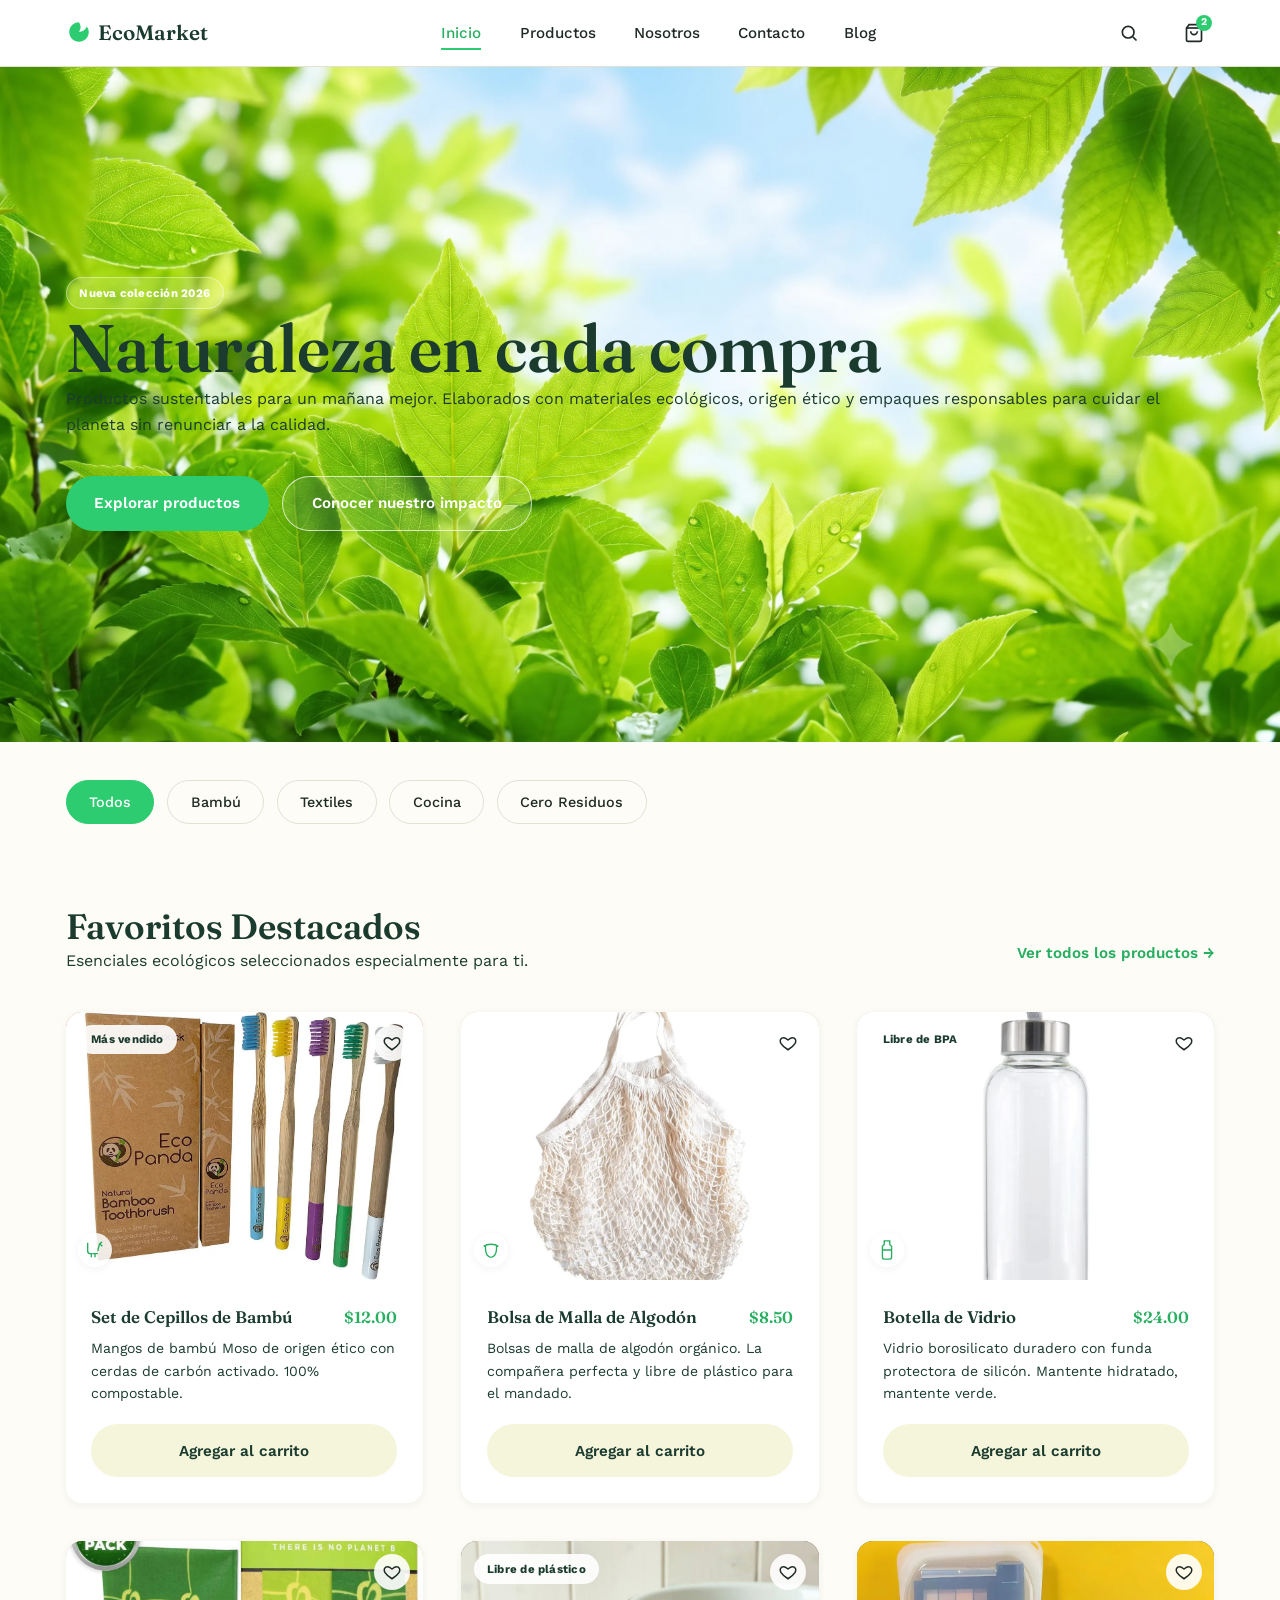
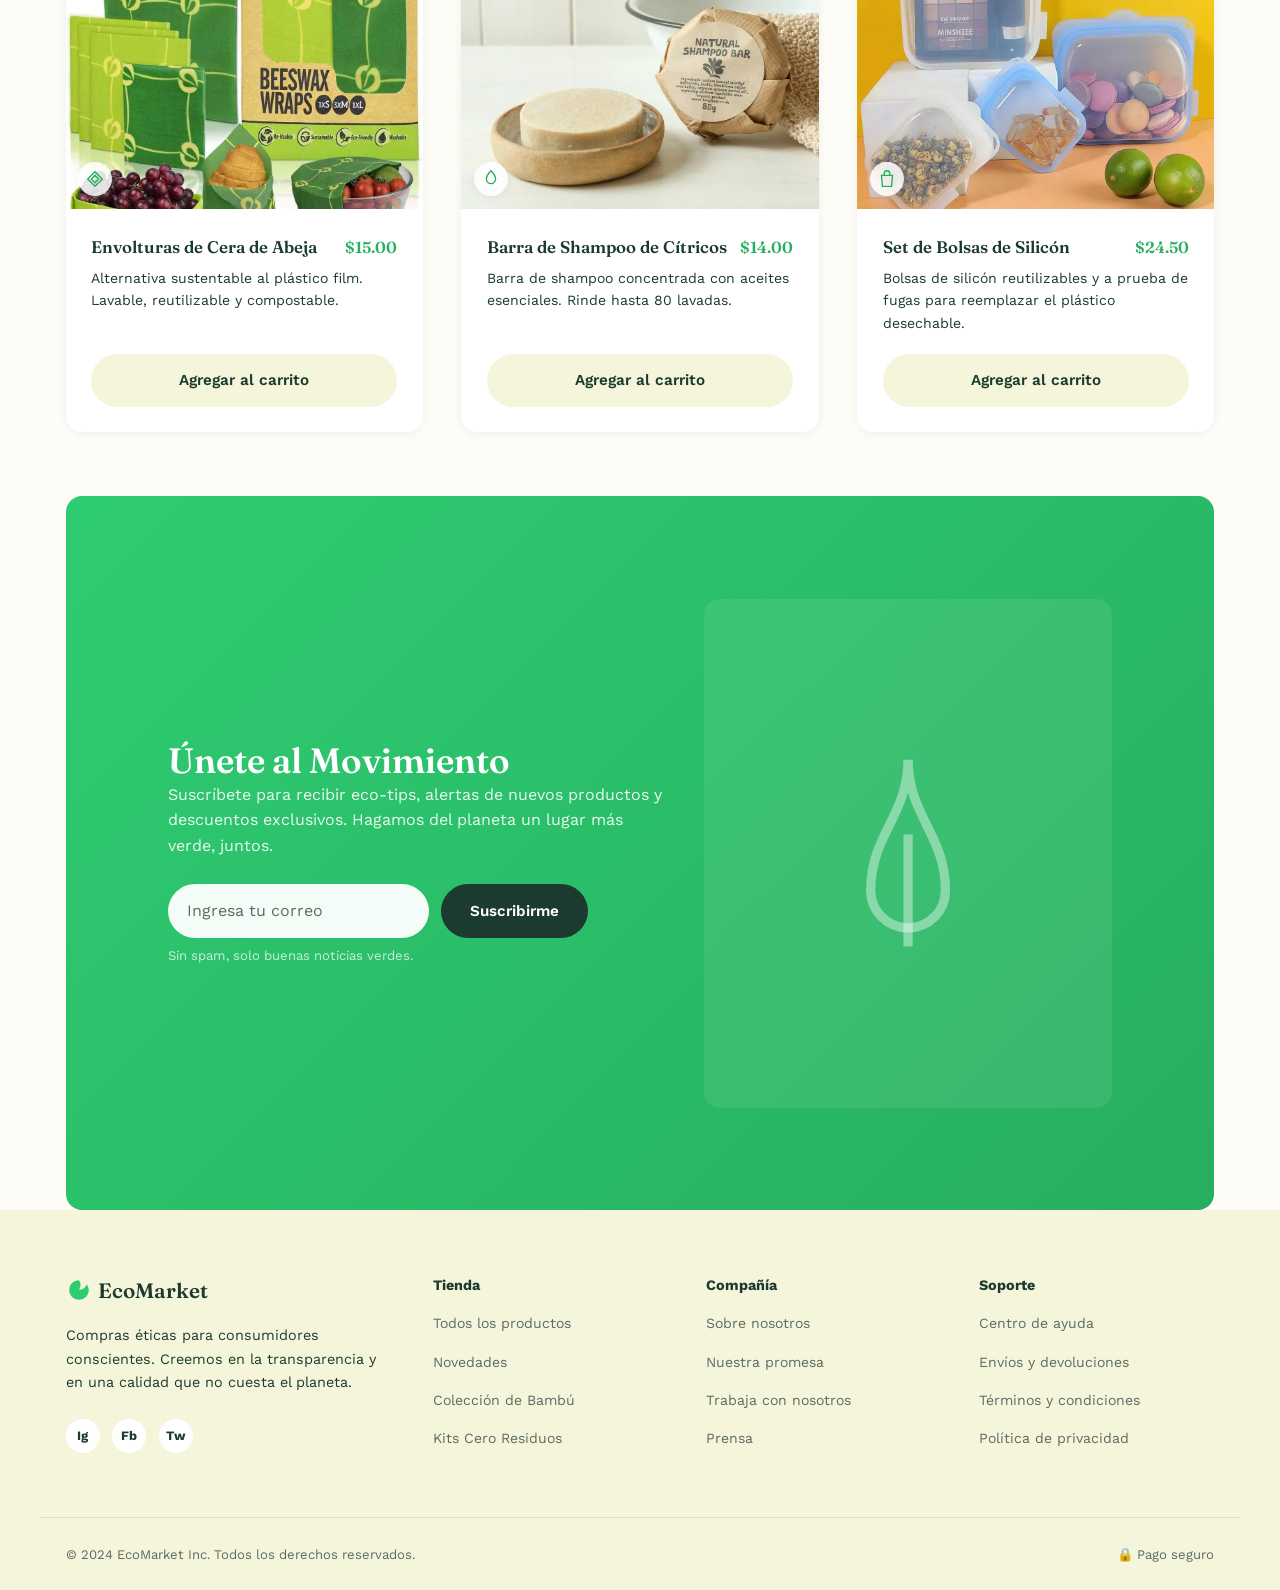
==== commit 90e2c987: "feat:estructuracion del codigo lara el layaut.css" ====
--- a/index.html
+++ b/index.html
@@ -32,6 +32,7 @@
           <li><a href="productos.html" class="nav__link">Productos</a></li>
           <li><a href="sobre-nosotros.html" class="nav__link">Nosotros</a></li>
           <li><a href="contacto.html" class="nav__link">Contacto</a></li>
+          <li><a href="../blog_views/blog.html" class="nav__link">Blog</a></li>
         </ul>
       </nav>
 
